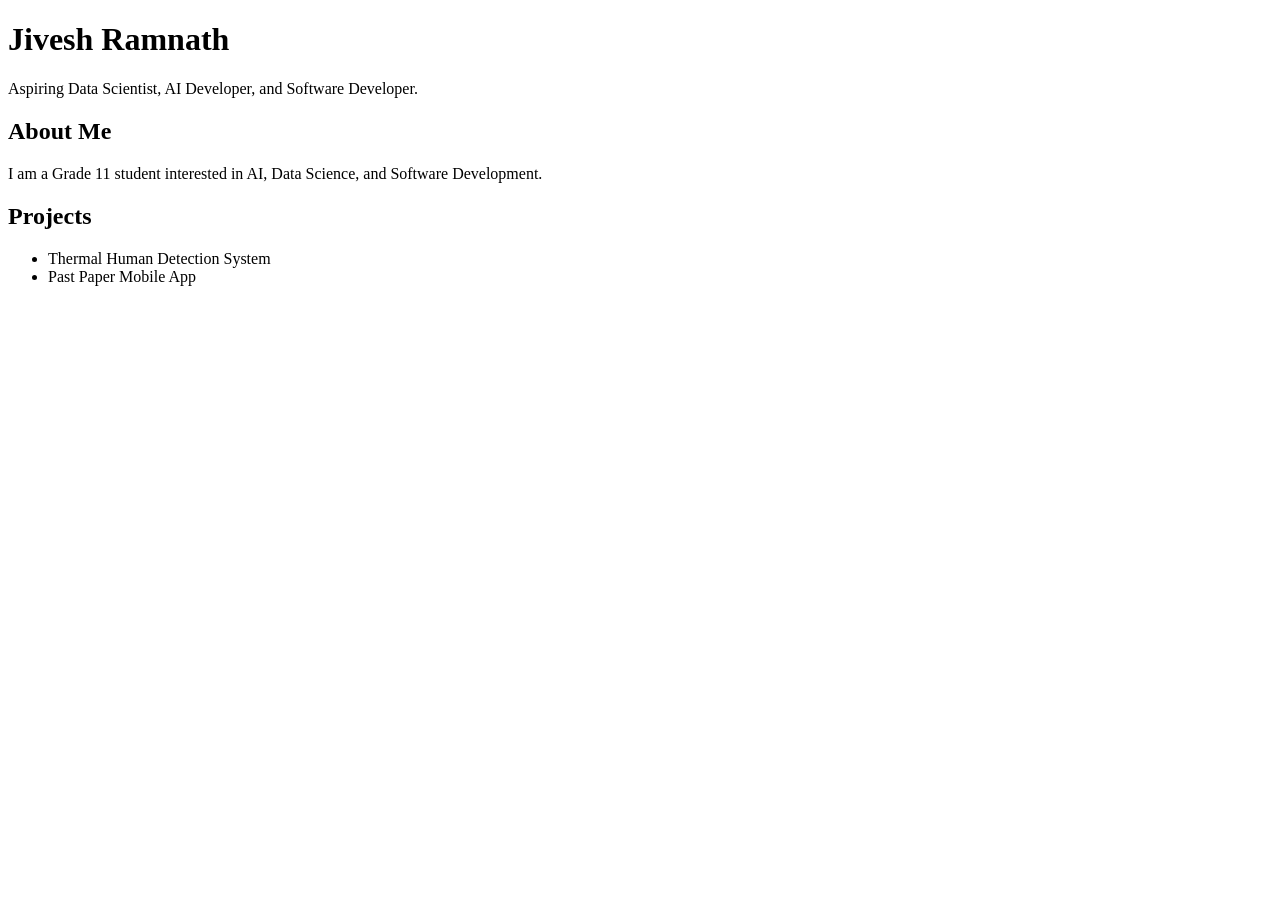
==== index.html @ 3ff4ecd6 "Add initial index.html for personal webpage" ====
<!DOCTYPE html>
<html>
<head>
    <title>Jivesh Ramnath</title>
</head>
<body>
    <h1>Jivesh Ramnath</h1>
    <p>Aspiring Data Scientist, AI Developer, and Software Developer.</p>

    <h2>About Me</h2>
    <p>I am a Grade 11 student interested in AI, Data Science, and Software Development.</p>

    <h2>Projects</h2>
    <ul>
        <li>Thermal Human Detection System</li>
        <li>Past Paper Mobile App</li>
    </ul>
</body>
</html>
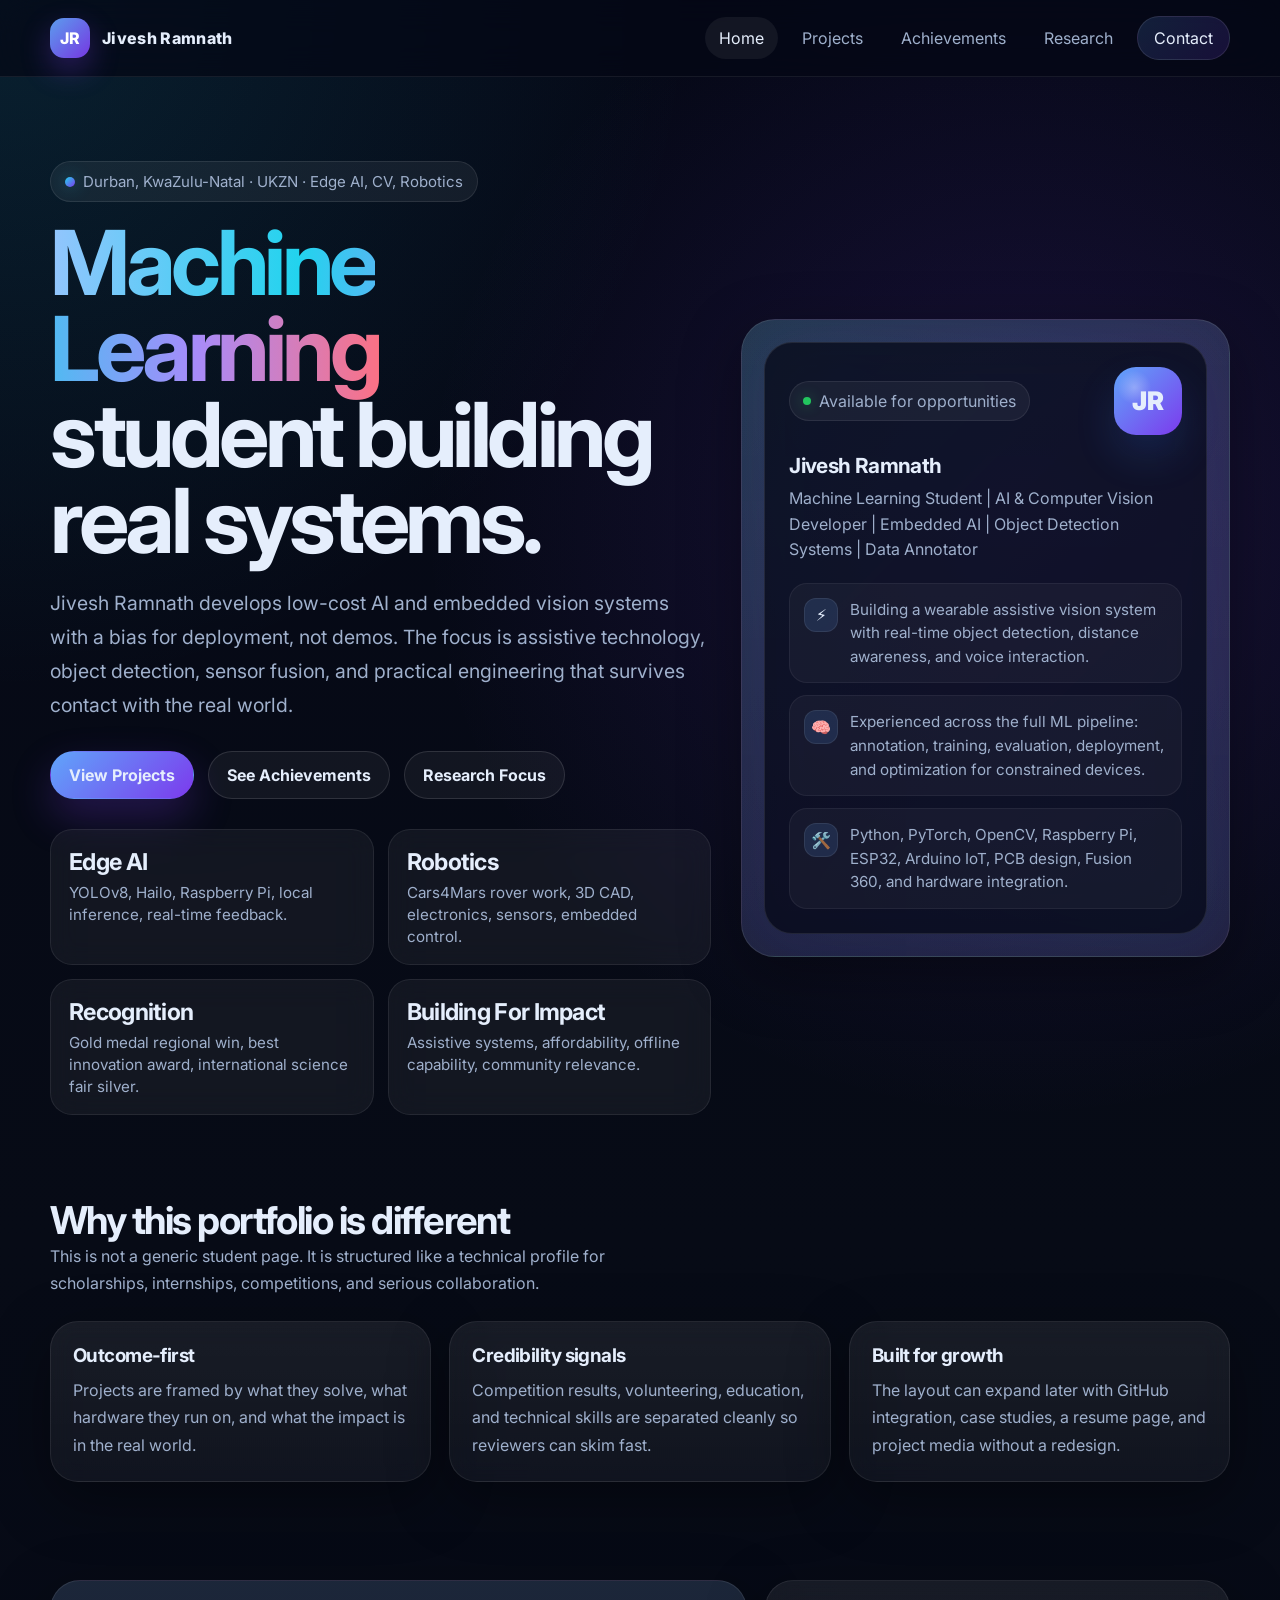
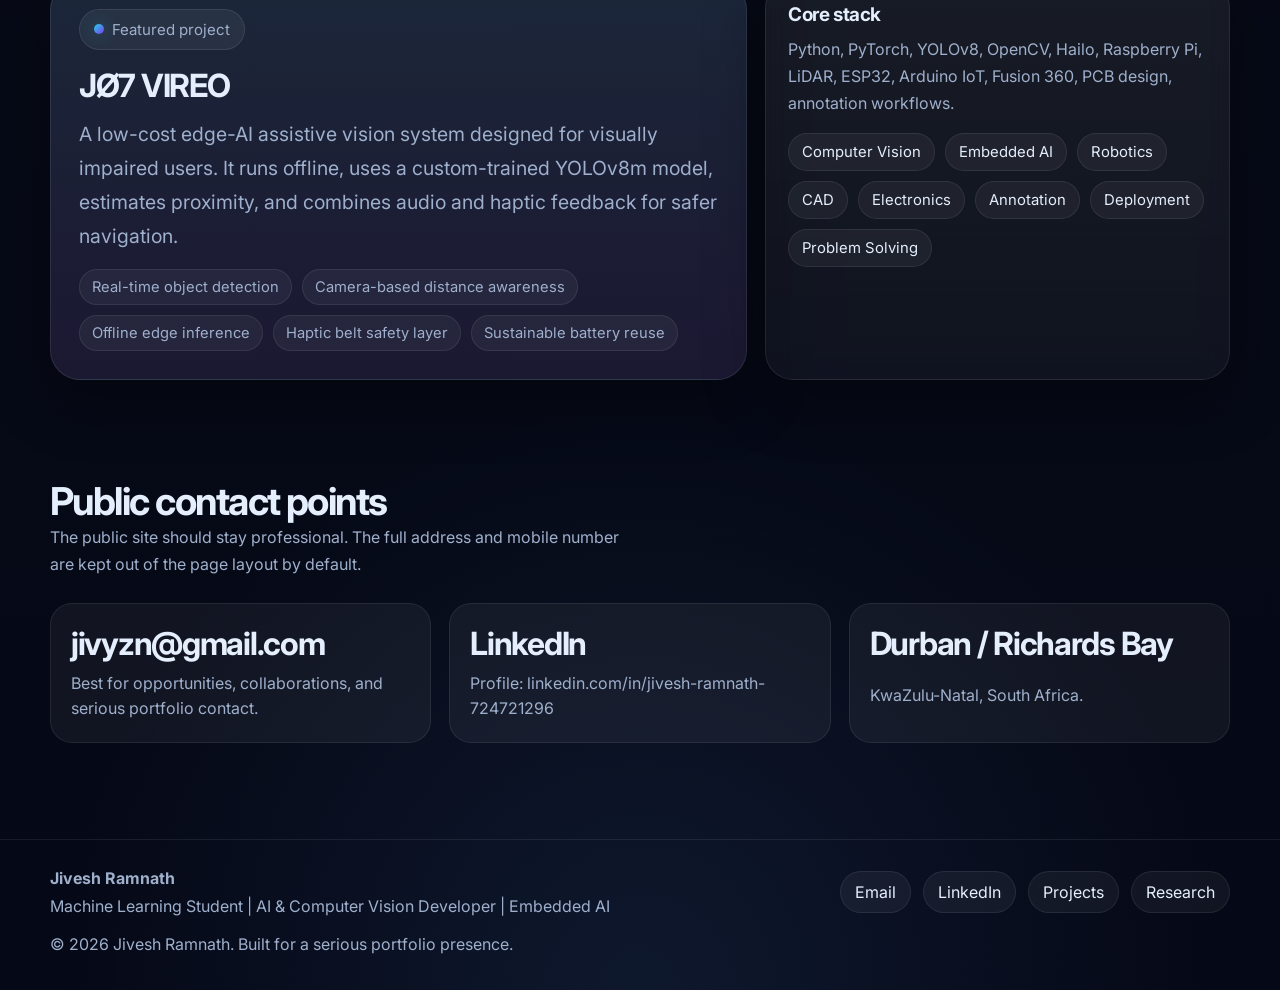
==== commit 93d996f6: "Add files via upload" ====
--- a/index.html
+++ b/index.html
@@ -1,19 +1,208 @@
 <!DOCTYPE html>
-<html>
+<html lang="en">
 <head>
-    <title>Jivesh Ramnath</title>
+  <meta charset="UTF-8" />
+  <meta name="viewport" content="width=device-width, initial-scale=1.0" />
+  <meta name="description" content="Portfolio website for Jivesh Ramnath, focused on AI, computer vision, embedded systems, and research-grade projects." />
+  <meta name="theme-color" content="#050816" />
+  <title>Jivesh Ramnath | AI Developer Portfolio</title>
+  <link rel="preconnect" href="https://fonts.googleapis.com">
+  <link rel="preconnect" href="https://fonts.gstatic.com" crossorigin>
+  <link href="https://fonts.googleapis.com/css2?family=Inter:wght@400;500;600;700;800;900&display=swap" rel="stylesheet">
+  <link rel="stylesheet" href="style.css" />
 </head>
-<body>
-    <h1>Jivesh Ramnath</h1>
-    <p>Aspiring Data Scientist, AI Developer, and Software Developer.</p>
+<body class="home">
+  <header class="site-header">
+    <div class="container">
+      <nav class="navbar">
+        <a class="brand" href="index.html">
+          <div class="brand-mark">JR</div>
+          <span>Jivesh Ramnath</span>
+        </a>
+        <div class="nav-links">
+          <a href="index.html">Home</a>
+          <a href="projects.html">Projects</a>
+          <a href="achievements.html">Achievements</a>
+          <a href="research.html">Research</a>
+          <a class="nav-cta" href="mailto:jivyzn@gmail.com">Contact</a>
+        </div>
+        <button class="menu-toggle" aria-label="Open menu" aria-expanded="false" data-menu-toggle>☰</button>
+      </nav>
+      <div class="mobile-panel" data-mobile-panel>
+        <a href="index.html" data-close-panel>Home</a>
+        <a href="projects.html" data-close-panel>Projects</a>
+        <a href="achievements.html" data-close-panel>Achievements</a>
+        <a href="research.html" data-close-panel>Research</a>
+        <a href="mailto:jivyzn@gmail.com" data-close-panel>Contact</a>
+      </div>
+    </div>
+  </header>
+  
+  <main>
+    <section class="hero">
+      <div class="container">
+        <div class="hero-grid">
+          <div class="reveal">
+            <div class="eyebrow"><span class="eyebrow-dot"></span> Durban, KwaZulu-Natal · UKZN · Edge AI, CV, Robotics</div>
+            <h1><span class="gradient-text">Machine Learning</span><br>student building real systems.</h1>
+            <p class="lead">
+              Jivesh Ramnath develops low-cost AI and embedded vision systems with a bias for deployment, not demos.
+              The focus is assistive technology, object detection, sensor fusion, and practical engineering that survives contact with the real world.
+            </p>
+            <div class="hero-actions">
+              <a class="button primary" href="projects.html">View Projects</a>
+              <a class="button secondary" href="achievements.html">See Achievements</a>
+              <a class="button secondary" href="research.html">Research Focus</a>
+            </div>
+            <div class="hero-metrics">
+              <div class="metric">
+                <strong>Edge AI</strong>
+                <span>YOLOv8, Hailo, Raspberry Pi, local inference, real-time feedback.</span>
+              </div>
+              <div class="metric">
+                <strong>Robotics</strong>
+                <span>Cars4Mars rover work, 3D CAD, electronics, sensors, embedded control.</span>
+              </div>
+              <div class="metric">
+                <strong>Recognition</strong>
+                <span>Gold medal regional win, best innovation award, international science fair silver.</span>
+              </div>
+              <div class="metric">
+                <strong>Building For Impact</strong>
+                <span>Assistive systems, affordability, offline capability, community relevance.</span>
+              </div>
+            </div>
+          </div>
+          <aside class="hero-panel reveal">
+            <div class="hero-panel-inner">
+              <div class="panel-top">
+                <div class="status"><span class="status-dot"></span> Available for opportunities</div>
+                <div class="avatar">JR</div>
+              </div>
+              <h2 class="panel-name">Jivesh Ramnath</h2>
+              <p class="panel-role">Machine Learning Student | AI & Computer Vision Developer | Embedded AI | Object Detection Systems | Data Annotator</p>
+              <div class="panel-list">
+                <div class="item">
+                  <div class="item-icon">⚡</div>
+                  <p>Building a wearable assistive vision system with real-time object detection, distance awareness, and voice interaction.</p>
+                </div>
+                <div class="item">
+                  <div class="item-icon">🧠</div>
+                  <p>Experienced across the full ML pipeline: annotation, training, evaluation, deployment, and optimization for constrained devices.</p>
+                </div>
+                <div class="item">
+                  <div class="item-icon">🛠️</div>
+                  <p>Python, PyTorch, OpenCV, Raspberry Pi, ESP32, Arduino IoT, PCB design, Fusion 360, and hardware integration.</p>
+                </div>
+              </div>
+            </div>
+          </aside>
+        </div>
+      </div>
+    </section>
 
-    <h2>About Me</h2>
-    <p>I am a Grade 11 student interested in AI, Data Science, and Software Development.</p>
+    <section class="section">
+      <div class="container">
+        <div class="section-heading reveal">
+          <div>
+            <h2>Why this portfolio is different</h2>
+            <p>This is not a generic student page. It is structured like a technical profile for scholarships, internships, competitions, and serious collaboration.</p>
+          </div>
+        </div>
+        <div class="grid cols-3">
+          <div class="card reveal">
+            <h3>Outcome-first</h3>
+            <p>Projects are framed by what they solve, what hardware they run on, and what the impact is in the real world.</p>
+          </div>
+          <div class="card reveal">
+            <h3>Credibility signals</h3>
+            <p>Competition results, volunteering, education, and technical skills are separated cleanly so reviewers can skim fast.</p>
+          </div>
+          <div class="card reveal">
+            <h3>Built for growth</h3>
+            <p>The layout can expand later with GitHub integration, case studies, a resume page, and project media without a redesign.</p>
+          </div>
+        </div>
+      </div>
+    </section>
 
-    <h2>Projects</h2>
-    <ul>
-        <li>Thermal Human Detection System</li>
-        <li>Past Paper Mobile App</li>
-    </ul>
+    <section class="section">
+      <div class="container feature-grid">
+        <div class="feature-card reveal">
+          <div class="eyebrow" style="margin-bottom:16px;"><span class="eyebrow-dot"></span> Featured project</div>
+          <h2 class="project-title">JØ7 VIREO</h2>
+          <p class="lead" style="margin-top:0; max-width:none;">
+            A low-cost edge-AI assistive vision system designed for visually impaired users.
+            It runs offline, uses a custom-trained YOLOv8m model, estimates proximity, and combines audio and haptic feedback for safer navigation.
+          </p>
+          <div class="project-meta">
+            <span class="meta-pill">Real-time object detection</span>
+            <span class="meta-pill">Camera-based distance awareness</span>
+            <span class="meta-pill">Offline edge inference</span>
+            <span class="meta-pill">Haptic belt safety layer</span>
+            <span class="meta-pill">Sustainable battery reuse</span>
+          </div>
+        </div>
+        <div class="card reveal">
+          <h3>Core stack</h3>
+          <p>Python, PyTorch, YOLOv8, OpenCV, Hailo, Raspberry Pi, LiDAR, ESP32, Arduino IoT, Fusion 360, PCB design, annotation workflows.</p>
+          <div class="chips">
+            <span class="chip">Computer Vision</span>
+            <span class="chip">Embedded AI</span>
+            <span class="chip">Robotics</span>
+            <span class="chip">CAD</span>
+            <span class="chip">Electronics</span>
+            <span class="chip">Annotation</span>
+            <span class="chip">Deployment</span>
+            <span class="chip">Problem Solving</span>
+          </div>
+        </div>
+      </div>
+    </section>
+
+    <section class="section">
+      <div class="container">
+        <div class="section-heading reveal">
+          <div>
+            <h2>Public contact points</h2>
+            <p>The public site should stay professional. The full address and mobile number are kept out of the page layout by default.</p>
+          </div>
+        </div>
+        <div class="grid cols-3">
+          <div class="big-stat reveal">
+            <strong>jivyzn@gmail.com</strong>
+            <span>Best for opportunities, collaborations, and serious portfolio contact.</span>
+          </div>
+          <div class="big-stat reveal">
+            <strong>LinkedIn</strong>
+            <span>Profile: linkedin.com/in/jivesh-ramnath-724721296</span>
+          </div>
+          <div class="big-stat reveal">
+            <strong>Durban / Richards Bay</strong>
+            <span>KwaZulu-Natal, South Africa.</span>
+          </div>
+        </div>
+      </div>
+    </section>
+  </main>
+    
+  <footer class="footer">
+    <div class="container">
+      <div class="footer-grid">
+        <div>
+          <strong>Jivesh Ramnath</strong>
+          <div style="margin-top:8px;">Machine Learning Student | AI & Computer Vision Developer | Embedded AI</div>
+        </div>
+        <div class="footer-links">
+          <a href="mailto:jivyzn@gmail.com">Email</a>
+          <a href="https://www.linkedin.com/in/jivesh-ramnath-724721296" target="_blank" rel="noreferrer">LinkedIn</a>
+          <a href="projects.html">Projects</a>
+          <a href="research.html">Research</a>
+        </div>
+      </div>
+      <div style="margin-top:18px;">© <span data-year></span> Jivesh Ramnath. Built for a serious portfolio presence.</div>
+    </div>
+  </footer>
+  <script src="script.js"></script>
 </body>
 </html>
--- a/style.css
+++ b/style.css
@@ -0,0 +1,810 @@
+:root {
+  --bg: #050816;
+  --bg-2: #0a1020;
+  --surface: rgba(255,255,255,0.06);
+  --surface-2: rgba(255,255,255,0.085);
+  --line: rgba(255,255,255,0.10);
+  --text: #e5eefc;
+  --muted: #9fb0cc;
+  --muted-2: #7d8da8;
+  --accent: #7c3aed;
+  --accent-2: #22d3ee;
+  --accent-3: #60a5fa;
+  --shadow: 0 18px 60px rgba(0,0,0,0.35);
+  --radius-xl: 28px;
+  --radius-lg: 22px;
+  --radius-md: 16px;
+  --max: 1180px;
+}
+
+*,
+*::before,
+*::after { box-sizing: border-box; }
+
+html {
+  scroll-behavior: smooth;
+}
+
+body {
+  margin: 0;
+  min-height: 100vh;
+  font-family: Inter, ui-sans-serif, system-ui, -apple-system, BlinkMacSystemFont, "Segoe UI", sans-serif;
+  color: var(--text);
+  background:
+    radial-gradient(circle at top left, rgba(34,211,238,0.12), transparent 24%),
+    radial-gradient(circle at 80% 20%, rgba(124,58,237,0.16), transparent 26%),
+    radial-gradient(circle at 50% 100%, rgba(96,165,250,0.10), transparent 22%),
+    linear-gradient(180deg, #050816 0%, #070b16 48%, #050816 100%);
+  overflow-x: hidden;
+}
+
+body::before {
+  content: "";
+  position: fixed;
+  inset: 0;
+  pointer-events: none;
+  background-image:
+    linear-gradient(rgba(255,255,255,0.03) 1px, transparent 1px),
+    linear-gradient(90deg, rgba(255,255,255,0.03) 1px, transparent 1px);
+  background-size: 56px 56px;
+  mask-image: linear-gradient(180deg, rgba(0,0,0,0.5), transparent 80%);
+  opacity: 0.34;
+}
+
+a {
+  color: inherit;
+  text-decoration: none;
+}
+
+img {
+  max-width: 100%;
+  display: block;
+}
+
+.container {
+  width: min(var(--max), calc(100% - 32px));
+  margin: 0 auto;
+}
+
+.site-header {
+  position: sticky;
+  top: 0;
+  z-index: 50;
+  backdrop-filter: blur(16px);
+  background: rgba(5,8,22,0.72);
+  border-bottom: 1px solid rgba(255,255,255,0.07);
+}
+
+.navbar {
+  display: flex;
+  align-items: center;
+  justify-content: space-between;
+  min-height: 76px;
+  gap: 18px;
+}
+
+.brand {
+  display: inline-flex;
+  align-items: center;
+  gap: 12px;
+  font-weight: 800;
+  letter-spacing: 0.02em;
+}
+
+.brand-mark {
+  width: 40px;
+  height: 40px;
+  border-radius: 14px;
+  display: grid;
+  place-items: center;
+  color: white;
+  background:
+    linear-gradient(135deg, rgba(96,165,250,0.95), rgba(124,58,237,0.95));
+  box-shadow: 0 12px 30px rgba(124,58,237,0.32);
+}
+
+.brand span:last-child {
+  font-size: 1rem;
+}
+
+.nav-links {
+  display: flex;
+  align-items: center;
+  gap: 10px;
+  flex-wrap: wrap;
+}
+
+.nav-links a,
+.nav-links button {
+  border: 0;
+  background: transparent;
+  color: var(--muted);
+  font: inherit;
+  padding: 11px 14px;
+  border-radius: 999px;
+  transition: 0.22s ease;
+}
+
+.nav-links a:hover,
+.nav-links a.active,
+.nav-links button:hover {
+  background: rgba(255,255,255,0.06);
+  color: var(--text);
+}
+
+.nav-cta {
+  padding: 11px 16px !important;
+  background: linear-gradient(135deg, rgba(96,165,250,0.16), rgba(124,58,237,0.16)) !important;
+  border: 1px solid rgba(255,255,255,0.10) !important;
+  color: var(--text) !important;
+}
+
+.menu-toggle {
+  display: none;
+  width: 46px;
+  height: 46px;
+  border-radius: 14px;
+  border: 1px solid rgba(255,255,255,0.10);
+  background: rgba(255,255,255,0.05);
+  color: white;
+}
+
+.mobile-panel {
+  display: none;
+  padding: 0 0 18px;
+}
+
+.mobile-panel.open {
+  display: block;
+}
+
+.mobile-panel a {
+  display: block;
+  padding: 14px 16px;
+  margin-top: 8px;
+  border-radius: 16px;
+  color: var(--text);
+  background: rgba(255,255,255,0.05);
+  border: 1px solid rgba(255,255,255,0.08);
+}
+
+.hero,
+.page-hero {
+  position: relative;
+  padding: 84px 0 48px;
+}
+
+.hero-grid {
+  display: grid;
+  grid-template-columns: 1.15fr 0.85fr;
+  gap: 30px;
+  align-items: center;
+  min-height: calc(100vh - 76px);
+}
+
+.eyebrow {
+  display: inline-flex;
+  align-items: center;
+  gap: 8px;
+  padding: 10px 14px;
+  border-radius: 999px;
+  background: rgba(255,255,255,0.06);
+  border: 1px solid rgba(255,255,255,0.09);
+  color: var(--muted);
+  font-size: 0.94rem;
+  margin-bottom: 18px;
+}
+
+.eyebrow-dot {
+  width: 10px;
+  height: 10px;
+  border-radius: 999px;
+  background: linear-gradient(135deg, var(--accent-2), var(--accent));
+  box-shadow: 0 0 18px rgba(34,211,238,0.45);
+}
+
+.hero h1,
+.page-hero h1 {
+  margin: 0;
+  font-size: clamp(3rem, 7vw, 6.5rem);
+  line-height: 0.96;
+  letter-spacing: -0.05em;
+}
+
+.gradient-text {
+  background: linear-gradient(90deg, #93c5fd 0%, #22d3ee 38%, #a78bfa 72%, #fb7185 100%);
+  -webkit-background-clip: text;
+  background-clip: text;
+  color: transparent;
+}
+
+.lead {
+  margin: 22px 0 0;
+  font-size: clamp(1.04rem, 1.8vw, 1.22rem);
+  line-height: 1.75;
+  color: var(--muted);
+  max-width: 68ch;
+}
+
+.hero-actions {
+  display: flex;
+  flex-wrap: wrap;
+  gap: 14px;
+  margin-top: 28px;
+}
+
+.button {
+  display: inline-flex;
+  align-items: center;
+  justify-content: center;
+  gap: 10px;
+  min-height: 48px;
+  padding: 0 18px;
+  border-radius: 999px;
+  border: 1px solid transparent;
+  font-weight: 700;
+  transition: transform 0.22s ease, border-color 0.22s ease, background 0.22s ease;
+}
+
+.button:hover {
+  transform: translateY(-2px);
+}
+
+.button.primary {
+  background: linear-gradient(135deg, rgba(96,165,250,1), rgba(124,58,237,1));
+  box-shadow: 0 18px 40px rgba(124,58,237,0.26);
+}
+
+.button.secondary {
+  background: rgba(255,255,255,0.05);
+  border-color: rgba(255,255,255,0.12);
+  color: var(--text);
+}
+
+.hero-metrics {
+  display: grid;
+  grid-template-columns: repeat(2, minmax(0,1fr));
+  gap: 14px;
+  margin-top: 30px;
+}
+
+.metric {
+  padding: 18px 18px 16px;
+  border-radius: 22px;
+  background: rgba(255,255,255,0.05);
+  border: 1px solid rgba(255,255,255,0.08);
+  backdrop-filter: blur(14px);
+}
+
+.metric strong {
+  display: block;
+  font-size: 1.45rem;
+  letter-spacing: -0.03em;
+}
+
+.metric span {
+  display: block;
+  margin-top: 6px;
+  color: var(--muted);
+  line-height: 1.45;
+  font-size: 0.95rem;
+}
+
+.hero-panel {
+  position: relative;
+  border-radius: 34px;
+  padding: 22px;
+  background:
+    linear-gradient(180deg, rgba(255,255,255,0.08), rgba(255,255,255,0.05)),
+    linear-gradient(135deg, rgba(34,211,238,0.12), rgba(124,58,237,0.11));
+  border: 1px solid rgba(255,255,255,0.10);
+  box-shadow: var(--shadow);
+  overflow: hidden;
+}
+
+.hero-panel::before {
+  content: "";
+  position: absolute;
+  inset: -2px;
+  background: linear-gradient(135deg, rgba(96,165,250,0.16), rgba(124,58,237,0.16), rgba(34,211,238,0.16));
+  filter: blur(38px);
+  opacity: 0.55;
+  pointer-events: none;
+}
+
+.hero-panel-inner {
+  position: relative;
+  z-index: 1;
+  border-radius: 28px;
+  padding: 24px;
+  background: rgba(5,8,22,0.72);
+  border: 1px solid rgba(255,255,255,0.09);
+}
+
+.panel-top {
+  display: flex;
+  align-items: center;
+  justify-content: space-between;
+  gap: 14px;
+  margin-bottom: 18px;
+}
+
+.status {
+  display: inline-flex;
+  align-items: center;
+  gap: 8px;
+  padding: 9px 13px;
+  border-radius: 999px;
+  background: rgba(255,255,255,0.05);
+  color: var(--muted);
+  border: 1px solid rgba(255,255,255,0.08);
+}
+
+.status-dot {
+  width: 8px;
+  height: 8px;
+  border-radius: 999px;
+  background: #22c55e;
+  box-shadow: 0 0 14px rgba(34,197,94,0.45);
+}
+
+.avatar {
+  width: 68px;
+  height: 68px;
+  border-radius: 22px;
+  background:
+    radial-gradient(circle at 30% 30%, rgba(255,255,255,0.28), transparent 25%),
+    linear-gradient(135deg, rgba(96,165,250,1), rgba(124,58,237,1));
+  display: grid;
+  place-items: center;
+  font-size: 1.6rem;
+  font-weight: 900;
+  box-shadow: 0 20px 40px rgba(59,130,246,0.16);
+}
+
+.panel-name {
+  margin: 16px 0 8px;
+  font-size: 1.3rem;
+  letter-spacing: -0.03em;
+}
+
+.panel-role {
+  margin: 0;
+  color: var(--muted);
+  line-height: 1.6;
+}
+
+.panel-list {
+  display: grid;
+  gap: 12px;
+  margin-top: 20px;
+}
+
+.panel-list .item {
+  display: flex;
+  gap: 12px;
+  padding: 14px;
+  border-radius: 18px;
+  background: rgba(255,255,255,0.04);
+  border: 1px solid rgba(255,255,255,0.06);
+}
+
+.item-icon {
+  width: 34px;
+  height: 34px;
+  border-radius: 12px;
+  flex: 0 0 34px;
+  display: grid;
+  place-items: center;
+  background: rgba(96,165,250,0.14);
+  border: 1px solid rgba(255,255,255,0.08);
+}
+
+.item p {
+  margin: 0;
+  line-height: 1.55;
+  color: var(--muted);
+  font-size: 0.95rem;
+}
+
+.section {
+  padding: 34px 0 64px;
+}
+
+.section-heading {
+  display: flex;
+  align-items: end;
+  justify-content: space-between;
+  gap: 16px;
+  margin-bottom: 24px;
+}
+
+.section-heading h2 {
+  margin: 0;
+  font-size: clamp(1.8rem, 3vw, 2.65rem);
+  letter-spacing: -0.04em;
+}
+
+.section-heading p {
+  margin: 0;
+  max-width: 58ch;
+  color: var(--muted);
+  line-height: 1.7;
+}
+
+.grid {
+  display: grid;
+  gap: 18px;
+}
+
+.grid.cols-3 {
+  grid-template-columns: repeat(3, minmax(0, 1fr));
+}
+
+.grid.cols-2 {
+  grid-template-columns: repeat(2, minmax(0, 1fr));
+}
+
+.card {
+  background: linear-gradient(180deg, rgba(255,255,255,0.07), rgba(255,255,255,0.045));
+  border: 1px solid rgba(255,255,255,0.08);
+  border-radius: var(--radius-xl);
+  padding: 22px;
+  box-shadow: var(--shadow);
+  backdrop-filter: blur(12px);
+}
+
+.card h3 {
+  margin: 0 0 10px;
+  font-size: 1.18rem;
+  letter-spacing: -0.03em;
+}
+
+.card p {
+  margin: 0;
+  color: var(--muted);
+  line-height: 1.7;
+}
+
+.chips {
+  display: flex;
+  flex-wrap: wrap;
+  gap: 10px;
+  margin-top: 16px;
+}
+
+.chip {
+  display: inline-flex;
+  align-items: center;
+  gap: 8px;
+  padding: 9px 13px;
+  border-radius: 999px;
+  background: rgba(255,255,255,0.05);
+  color: var(--text);
+  border: 1px solid rgba(255,255,255,0.08);
+  font-size: 0.93rem;
+}
+
+.feature-grid {
+  display: grid;
+  grid-template-columns: 1.2fr 0.8fr;
+  gap: 18px;
+}
+
+.feature-card {
+  padding: 28px;
+  background:
+    linear-gradient(180deg, rgba(96,165,250,0.11), rgba(124,58,237,0.08)),
+    rgba(255,255,255,0.05);
+  border: 1px solid rgba(255,255,255,0.09);
+  border-radius: 30px;
+  box-shadow: var(--shadow);
+}
+
+.project-title {
+  font-size: clamp(1.55rem, 2.5vw, 2.25rem);
+  margin: 0 0 12px;
+  letter-spacing: -0.04em;
+}
+
+.project-meta {
+  display: flex;
+  flex-wrap: wrap;
+  gap: 10px;
+  margin-top: 16px;
+}
+
+.meta-pill {
+  padding: 8px 12px;
+  border-radius: 999px;
+  background: rgba(255,255,255,0.05);
+  border: 1px solid rgba(255,255,255,0.08);
+  color: var(--muted);
+  font-size: 0.92rem;
+}
+
+.timeline {
+  display: grid;
+  gap: 14px;
+  position: relative;
+}
+
+.timeline::before {
+  content: "";
+  position: absolute;
+  top: 0;
+  bottom: 0;
+  left: 20px;
+  width: 2px;
+  background: linear-gradient(180deg, rgba(34,211,238,0.5), rgba(124,58,237,0.5));
+  opacity: 0.35;
+}
+
+.timeline-item {
+  display: grid;
+  grid-template-columns: 46px 1fr;
+  gap: 16px;
+  align-items: start;
+}
+
+.timeline-dot {
+  width: 40px;
+  height: 40px;
+  border-radius: 14px;
+  background: linear-gradient(135deg, rgba(96,165,250,0.95), rgba(124,58,237,0.95));
+  border: 4px solid rgba(5,8,22,1);
+  box-shadow: 0 0 0 1px rgba(255,255,255,0.08);
+  position: relative;
+  z-index: 1;
+}
+
+.timeline-content {
+  padding: 18px 18px 18px 20px;
+  background: rgba(255,255,255,0.05);
+  border: 1px solid rgba(255,255,255,0.08);
+  border-radius: 20px;
+}
+
+.timeline-content h3 {
+  margin: 0 0 6px;
+  font-size: 1.08rem;
+}
+
+.timeline-content .time {
+  color: var(--muted-2);
+  font-size: 0.93rem;
+  margin-bottom: 10px;
+}
+
+.timeline-content p {
+  margin: 0;
+  color: var(--muted);
+  line-height: 1.7;
+}
+
+.big-stat {
+  display: grid;
+  gap: 8px;
+  padding: 20px;
+  border-radius: 22px;
+  background: rgba(255,255,255,0.05);
+  border: 1px solid rgba(255,255,255,0.08);
+}
+
+.big-stat strong {
+  font-size: 2rem;
+  letter-spacing: -0.04em;
+}
+
+.big-stat span {
+  color: var(--muted);
+  line-height: 1.6;
+}
+
+.footer {
+  margin-top: 32px;
+  border-top: 1px solid rgba(255,255,255,0.08);
+  padding: 28px 0 36px;
+  color: var(--muted);
+}
+
+.footer-grid {
+  display: flex;
+  align-items: center;
+  justify-content: space-between;
+  gap: 20px;
+  flex-wrap: wrap;
+}
+
+.footer-links {
+  display: flex;
+  flex-wrap: wrap;
+  gap: 12px;
+}
+
+.footer-links a {
+  color: var(--text);
+  padding: 10px 14px;
+  border-radius: 999px;
+  background: rgba(255,255,255,0.05);
+  border: 1px solid rgba(255,255,255,0.08);
+}
+
+.page-banner {
+  padding: 54px 0 14px;
+}
+
+.page-banner .badge {
+  display: inline-flex;
+  align-items: center;
+  gap: 8px;
+  margin-bottom: 18px;
+  padding: 10px 14px;
+  border-radius: 999px;
+  background: rgba(255,255,255,0.05);
+  border: 1px solid rgba(255,255,255,0.08);
+  color: var(--muted);
+}
+
+.page-banner h1 {
+  font-size: clamp(2.5rem, 5vw, 4.5rem);
+  margin: 0;
+  letter-spacing: -0.05em;
+  line-height: 1;
+}
+
+.page-banner p {
+  max-width: 72ch;
+  color: var(--muted);
+  line-height: 1.75;
+  font-size: 1.02rem;
+  margin-top: 16px;
+}
+
+.filter-row {
+  display: flex;
+  flex-wrap: wrap;
+  gap: 10px;
+  margin-top: 18px;
+}
+
+.filter-tag {
+  padding: 10px 14px;
+  border-radius: 999px;
+  background: rgba(255,255,255,0.05);
+  border: 1px solid rgba(255,255,255,0.08);
+  color: var(--text);
+}
+
+.research-canvas {
+  display: grid;
+  grid-template-columns: 1fr 1fr;
+  gap: 18px;
+}
+
+.research-diagram {
+  min-height: 280px;
+  border-radius: 30px;
+  padding: 22px;
+  background:
+    radial-gradient(circle at top left, rgba(34,211,238,0.18), transparent 32%),
+    radial-gradient(circle at bottom right, rgba(124,58,237,0.18), transparent 32%),
+    rgba(255,255,255,0.05);
+  border: 1px solid rgba(255,255,255,0.08);
+}
+
+.research-flow {
+  display: grid;
+  gap: 12px;
+}
+
+.flow-step {
+  display: flex;
+  gap: 14px;
+  align-items: center;
+  padding: 14px 16px;
+  border-radius: 18px;
+  background: rgba(5,8,22,0.55);
+  border: 1px solid rgba(255,255,255,0.08);
+}
+
+.flow-index {
+  width: 34px;
+  height: 34px;
+  border-radius: 12px;
+  display: grid;
+  place-items: center;
+  font-weight: 800;
+  color: white;
+  background: linear-gradient(135deg, rgba(96,165,250,0.95), rgba(124,58,237,0.95));
+}
+
+.flow-step p {
+  margin: 0;
+  color: var(--muted);
+}
+
+.reveal {
+  opacity: 0;
+  transform: translateY(20px);
+  transition: opacity 0.7s ease, transform 0.7s ease;
+}
+
+.reveal.visible {
+  opacity: 1;
+  transform: translateY(0);
+}
+
+.project-card {
+  padding: 22px;
+  border-radius: 26px;
+  border: 1px solid rgba(255,255,255,0.08);
+  background: rgba(255,255,255,0.05);
+}
+
+.project-card h3 {
+  margin-top: 0;
+  margin-bottom: 10px;
+}
+
+.project-card .caption {
+  color: var(--muted);
+  line-height: 1.7;
+}
+
+.project-card ul {
+  margin: 14px 0 0 18px;
+  color: var(--muted);
+  line-height: 1.7;
+}
+
+.highlight {
+  color: white;
+  font-weight: 600;
+}
+
+@media (max-width: 960px) {
+  .hero-grid,
+  .feature-grid,
+  .research-canvas,
+  .grid.cols-3,
+  .grid.cols-2 {
+    grid-template-columns: 1fr;
+  }
+
+  .section-heading {
+    align-items: start;
+    flex-direction: column;
+  }
+}
+
+@media (max-width: 760px) {
+  .nav-links {
+    display: none;
+  }
+  .menu-toggle {
+    display: inline-grid;
+    place-items: center;
+  }
+  .hero,
+  .page-hero {
+    padding-top: 28px;
+  }
+  .hero-grid {
+    min-height: auto;
+    padding: 26px 0 8px;
+  }
+  .hero-metrics {
+    grid-template-columns: 1fr;
+  }
+  .footer-grid {
+    align-items: start;
+    flex-direction: column;
+  }
+  .timeline::before {
+    left: 19px;
+  }
+  .timeline-item {
+    grid-template-columns: 44px 1fr;
+  }
+}
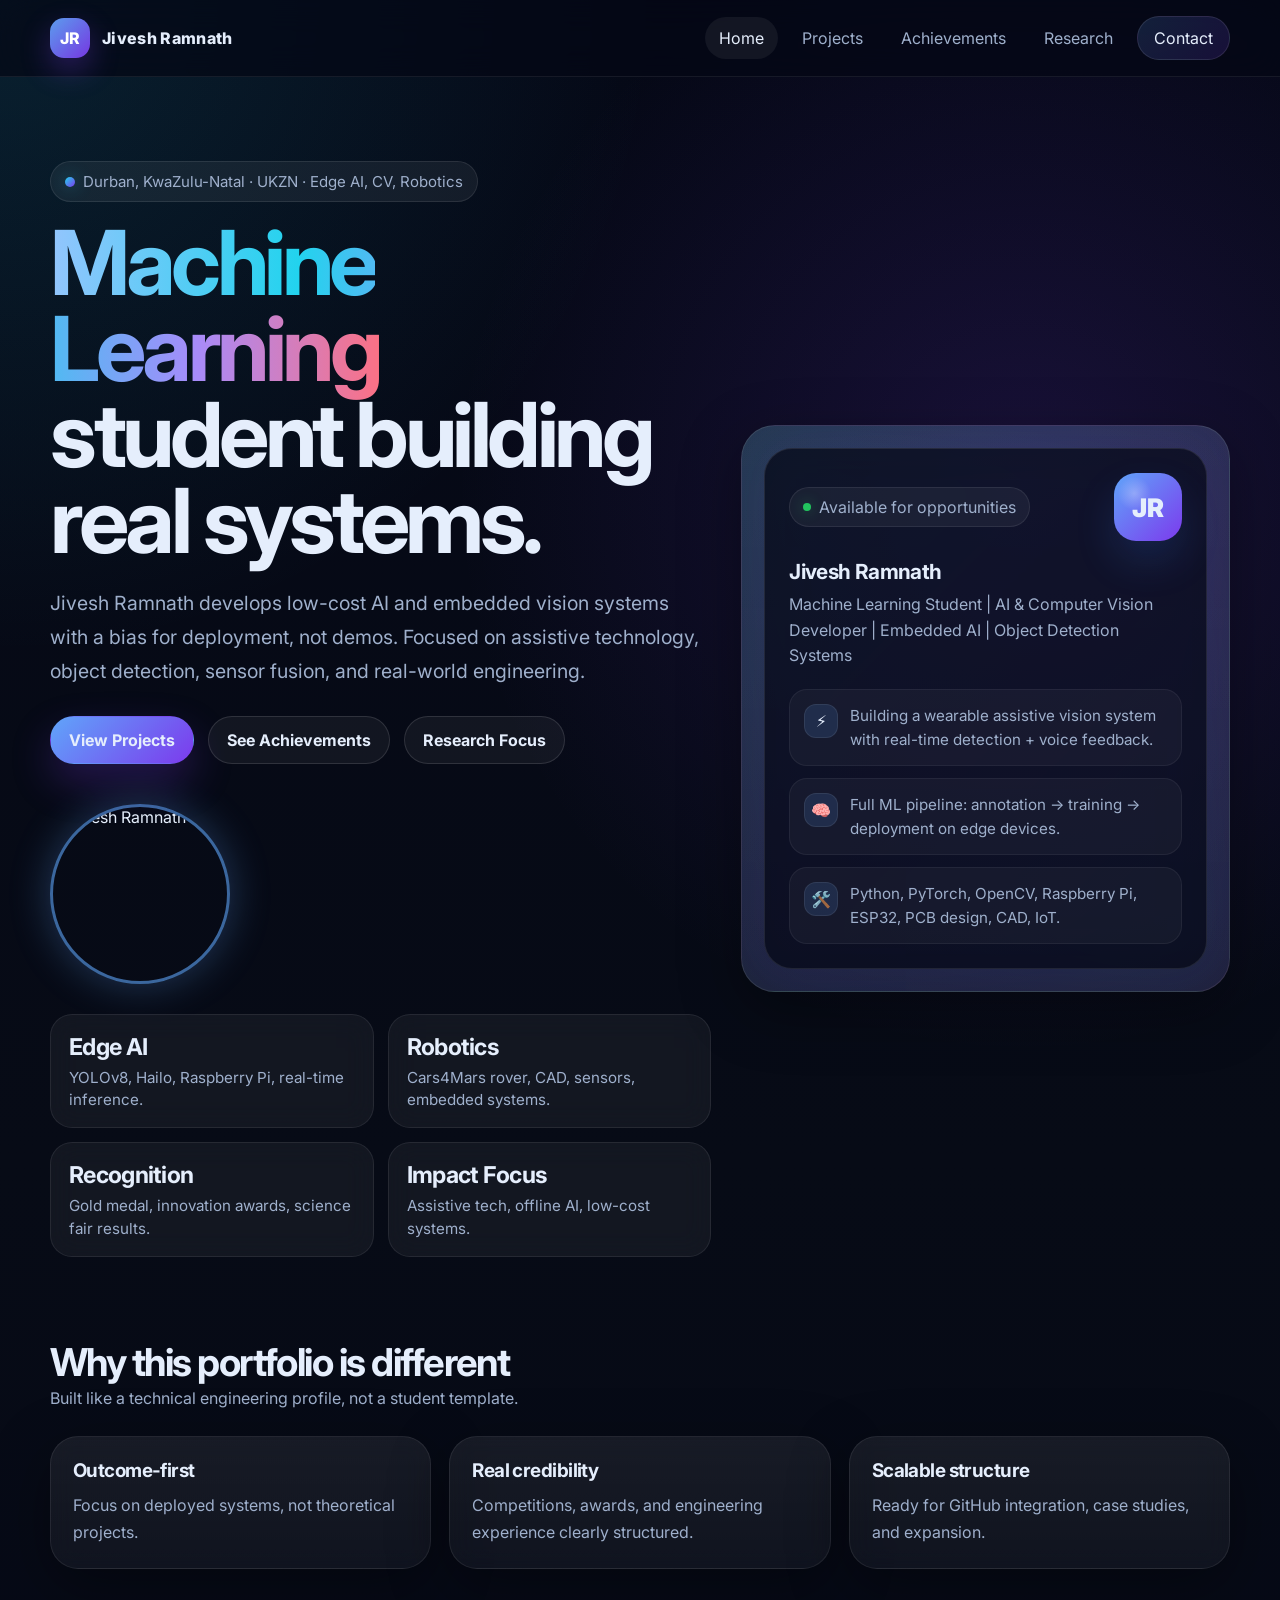
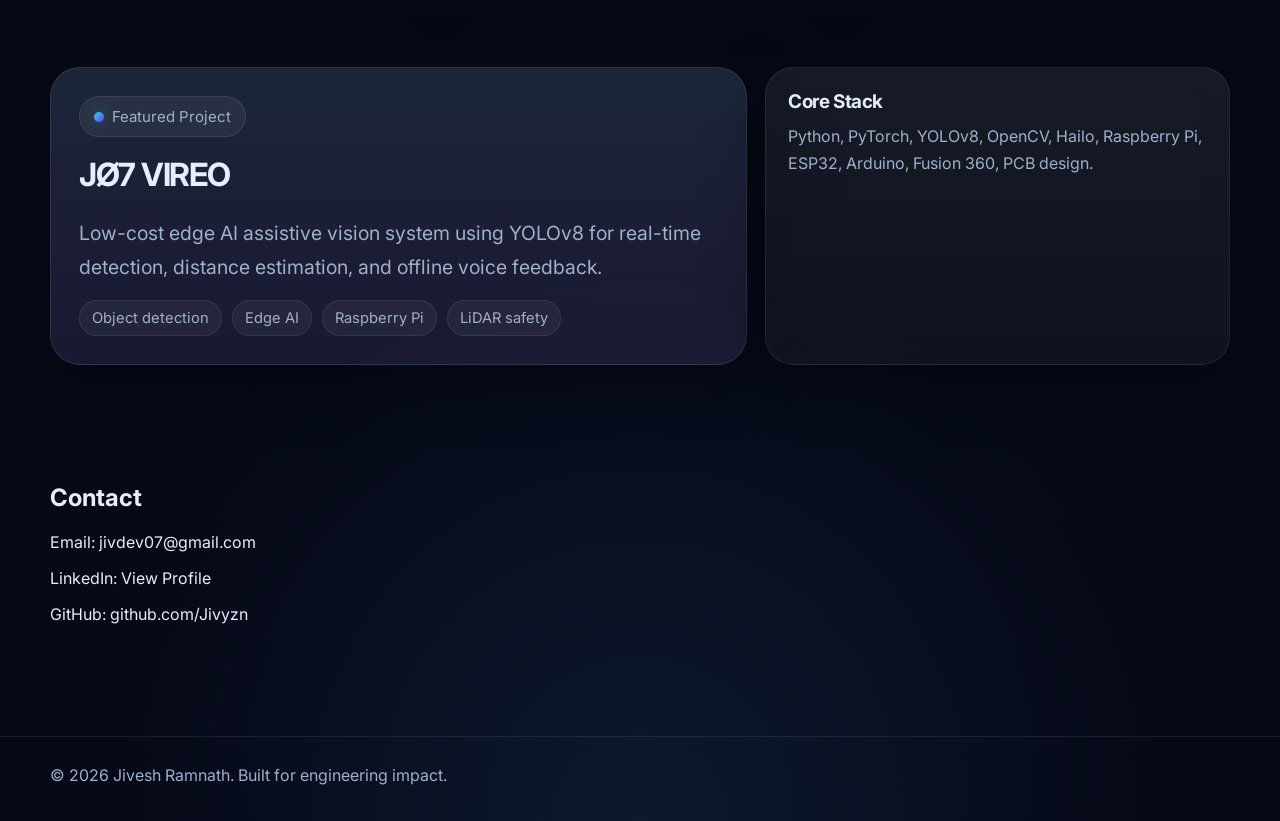
==== commit 67f72c57: "Update index.html" ====
--- a/index.html
+++ b/index.html
@@ -1,17 +1,62 @@
 <!DOCTYPE html>
 <html lang="en">
+
 <head>
   <meta charset="UTF-8" />
   <meta name="viewport" content="width=device-width, initial-scale=1.0" />
+
   <meta name="description" content="Portfolio website for Jivesh Ramnath, focused on AI, computer vision, embedded systems, and research-grade projects." />
   <meta name="theme-color" content="#050816" />
+
   <title>Jivesh Ramnath | AI Developer Portfolio</title>
+
   <link rel="preconnect" href="https://fonts.googleapis.com">
   <link rel="preconnect" href="https://fonts.gstatic.com" crossorigin>
+
   <link href="https://fonts.googleapis.com/css2?family=Inter:wght@400;500;600;700;800;900&display=swap" rel="stylesheet">
+
   <link rel="stylesheet" href="style.css" />
+
+  <!-- SEO STRUCTURED DATA -->
+  <script type="application/ld+json">
+  {
+    "@context": "https://schema.org",
+    "@type": "Person",
+    "name": "Jivesh Ramnath",
+    "givenName": "Jivesh",
+    "familyName": "Ramnath",
+    "jobTitle": "AI & Computer Vision Developer",
+    "description": "Machine Learning and Computer Vision developer focused on edge AI, robotics, and low-cost intelligent systems.",
+    "nationality": {
+      "@type": "Country",
+      "name": "South Africa"
+    },
+    "alumniOf": {
+      "@type": "CollegeOrUniversity",
+      "name": "University of KwaZulu-Natal"
+    },
+    "knowsAbout": [
+      "Artificial Intelligence",
+      "Machine Learning",
+      "Computer Vision",
+      "Robotics",
+      "Embedded Systems",
+      "YOLOv8",
+      "Raspberry Pi"
+    ],
+    "email": "mailto:jivdev07@gmail.com",
+    "url": "https://jiveshramnath.github.io",
+    "image": "https://jiveshramnath.github.io/assets/profile.jpg",
+    "sameAs": [
+      "https://www.linkedin.com/in/jivesh-ramnath-724721296",
+      "https://github.com/Jivyzn"
+    ]
+  }
+  </script>
 </head>
+
 <body class="home">
+
   <header class="site-header">
     <div class="container">
       <nav class="navbar">
@@ -19,190 +64,235 @@
           <div class="brand-mark">JR</div>
           <span>Jivesh Ramnath</span>
         </a>
+
         <div class="nav-links">
           <a href="index.html">Home</a>
           <a href="projects.html">Projects</a>
           <a href="achievements.html">Achievements</a>
           <a href="research.html">Research</a>
-          <a class="nav-cta" href="mailto:jivyzn@gmail.com">Contact</a>
-        </div>
+          <a class="nav-cta" href="mailto:jivdev07@gmail.com">Contact</a>
+        </div>
+
         <button class="menu-toggle" aria-label="Open menu" aria-expanded="false" data-menu-toggle>☰</button>
       </nav>
+
       <div class="mobile-panel" data-mobile-panel>
         <a href="index.html" data-close-panel>Home</a>
         <a href="projects.html" data-close-panel>Projects</a>
         <a href="achievements.html" data-close-panel>Achievements</a>
         <a href="research.html" data-close-panel>Research</a>
-        <a href="mailto:jivyzn@gmail.com" data-close-panel>Contact</a>
+        <a href="mailto:jivdev07@gmail.com" data-close-panel>Contact</a>
       </div>
     </div>
   </header>
-  
+
   <main>
+
+    <!-- HERO -->
     <section class="hero">
       <div class="container">
+
         <div class="hero-grid">
+
           <div class="reveal">
-            <div class="eyebrow"><span class="eyebrow-dot"></span> Durban, KwaZulu-Natal · UKZN · Edge AI, CV, Robotics</div>
-            <h1><span class="gradient-text">Machine Learning</span><br>student building real systems.</h1>
+
+            <div class="eyebrow">
+              <span class="eyebrow-dot"></span>
+              Durban, KwaZulu-Natal · UKZN · Edge AI, CV, Robotics
+            </div>
+
+            <h1>
+              <span class="gradient-text">Machine Learning</span><br>
+              student building real systems.
+            </h1>
+
             <p class="lead">
               Jivesh Ramnath develops low-cost AI and embedded vision systems with a bias for deployment, not demos.
-              The focus is assistive technology, object detection, sensor fusion, and practical engineering that survives contact with the real world.
+              Focused on assistive technology, object detection, sensor fusion, and real-world engineering.
             </p>
+
             <div class="hero-actions">
               <a class="button primary" href="projects.html">View Projects</a>
               <a class="button secondary" href="achievements.html">See Achievements</a>
               <a class="button secondary" href="research.html">Research Focus</a>
             </div>
+
+            <!-- PROFILE IMAGE -->
+            <div style="margin-top:40px;">
+              <img src="assets/profile.jpg"
+                   alt="Jivesh Ramnath"
+                   style="width:180px;height:180px;border-radius:50%;object-fit:cover;border:3px solid rgba(96,165,250,0.6);box-shadow:0 0 40px rgba(96,165,250,0.3);">
+            </div>
+
             <div class="hero-metrics">
+
               <div class="metric">
                 <strong>Edge AI</strong>
-                <span>YOLOv8, Hailo, Raspberry Pi, local inference, real-time feedback.</span>
-              </div>
+                <span>YOLOv8, Hailo, Raspberry Pi, real-time inference.</span>
+              </div>
+
               <div class="metric">
                 <strong>Robotics</strong>
-                <span>Cars4Mars rover work, 3D CAD, electronics, sensors, embedded control.</span>
-              </div>
+                <span>Cars4Mars rover, CAD, sensors, embedded systems.</span>
+              </div>
+
               <div class="metric">
                 <strong>Recognition</strong>
-                <span>Gold medal regional win, best innovation award, international science fair silver.</span>
-              </div>
-              <div class="metric">
-                <strong>Building For Impact</strong>
-                <span>Assistive systems, affordability, offline capability, community relevance.</span>
-              </div>
-            </div>
-          </div>
+                <span>Gold medal, innovation awards, science fair results.</span>
+              </div>
+
+              <div class="metric">
+                <strong>Impact Focus</strong>
+                <span>Assistive tech, offline AI, low-cost systems.</span>
+              </div>
+
+            </div>
+
+          </div>
+
           <aside class="hero-panel reveal">
+
             <div class="hero-panel-inner">
+
               <div class="panel-top">
                 <div class="status"><span class="status-dot"></span> Available for opportunities</div>
                 <div class="avatar">JR</div>
               </div>
+
               <h2 class="panel-name">Jivesh Ramnath</h2>
-              <p class="panel-role">Machine Learning Student | AI & Computer Vision Developer | Embedded AI | Object Detection Systems | Data Annotator</p>
+
+              <p class="panel-role">
+                Machine Learning Student | AI & Computer Vision Developer | Embedded AI | Object Detection Systems
+              </p>
+
               <div class="panel-list">
+
                 <div class="item">
                   <div class="item-icon">⚡</div>
-                  <p>Building a wearable assistive vision system with real-time object detection, distance awareness, and voice interaction.</p>
+                  <p>Building a wearable assistive vision system with real-time detection + voice feedback.</p>
                 </div>
+
                 <div class="item">
                   <div class="item-icon">🧠</div>
-                  <p>Experienced across the full ML pipeline: annotation, training, evaluation, deployment, and optimization for constrained devices.</p>
+                  <p>Full ML pipeline: annotation → training → deployment on edge devices.</p>
                 </div>
+
                 <div class="item">
                   <div class="item-icon">🛠️</div>
-                  <p>Python, PyTorch, OpenCV, Raspberry Pi, ESP32, Arduino IoT, PCB design, Fusion 360, and hardware integration.</p>
+                  <p>Python, PyTorch, OpenCV, Raspberry Pi, ESP32, PCB design, CAD, IoT.</p>
                 </div>
-              </div>
-            </div>
+
+              </div>
+
+            </div>
+
           </aside>
-        </div>
-      </div>
-    </section>
-
+
+        </div>
+      </div>
+    </section>
+
+    <!-- WHY DIFFERENT -->
     <section class="section">
       <div class="container">
-        <div class="section-heading reveal">
+
+        <div class="section-heading">
           <div>
             <h2>Why this portfolio is different</h2>
-            <p>This is not a generic student page. It is structured like a technical profile for scholarships, internships, competitions, and serious collaboration.</p>
-          </div>
-        </div>
+            <p>Built like a technical engineering profile, not a student template.</p>
+          </div>
+        </div>
+
         <div class="grid cols-3">
-          <div class="card reveal">
+
+          <div class="card">
             <h3>Outcome-first</h3>
-            <p>Projects are framed by what they solve, what hardware they run on, and what the impact is in the real world.</p>
-          </div>
-          <div class="card reveal">
-            <h3>Credibility signals</h3>
-            <p>Competition results, volunteering, education, and technical skills are separated cleanly so reviewers can skim fast.</p>
-          </div>
-          <div class="card reveal">
-            <h3>Built for growth</h3>
-            <p>The layout can expand later with GitHub integration, case studies, a resume page, and project media without a redesign.</p>
-          </div>
-        </div>
-      </div>
-    </section>
-
+            <p>Focus on deployed systems, not theoretical projects.</p>
+          </div>
+
+          <div class="card">
+            <h3>Real credibility</h3>
+            <p>Competitions, awards, and engineering experience clearly structured.</p>
+          </div>
+
+          <div class="card">
+            <h3>Scalable structure</h3>
+            <p>Ready for GitHub integration, case studies, and expansion.</p>
+          </div>
+
+        </div>
+
+      </div>
+    </section>
+
+    <!-- FEATURE PROJECT -->
     <section class="section">
       <div class="container feature-grid">
-        <div class="feature-card reveal">
-          <div class="eyebrow" style="margin-bottom:16px;"><span class="eyebrow-dot"></span> Featured project</div>
+
+        <div class="feature-card">
+
+          <div class="eyebrow">
+            <span class="eyebrow-dot"></span> Featured Project
+          </div>
+
           <h2 class="project-title">JØ7 VIREO</h2>
-          <p class="lead" style="margin-top:0; max-width:none;">
-            A low-cost edge-AI assistive vision system designed for visually impaired users.
-            It runs offline, uses a custom-trained YOLOv8m model, estimates proximity, and combines audio and haptic feedback for safer navigation.
+
+          <p class="lead">
+            Low-cost edge AI assistive vision system using YOLOv8 for real-time detection,
+            distance estimation, and offline voice feedback.
           </p>
+
           <div class="project-meta">
-            <span class="meta-pill">Real-time object detection</span>
-            <span class="meta-pill">Camera-based distance awareness</span>
-            <span class="meta-pill">Offline edge inference</span>
-            <span class="meta-pill">Haptic belt safety layer</span>
-            <span class="meta-pill">Sustainable battery reuse</span>
-          </div>
-        </div>
-        <div class="card reveal">
-          <h3>Core stack</h3>
-          <p>Python, PyTorch, YOLOv8, OpenCV, Hailo, Raspberry Pi, LiDAR, ESP32, Arduino IoT, Fusion 360, PCB design, annotation workflows.</p>
-          <div class="chips">
-            <span class="chip">Computer Vision</span>
-            <span class="chip">Embedded AI</span>
-            <span class="chip">Robotics</span>
-            <span class="chip">CAD</span>
-            <span class="chip">Electronics</span>
-            <span class="chip">Annotation</span>
-            <span class="chip">Deployment</span>
-            <span class="chip">Problem Solving</span>
-          </div>
-        </div>
-      </div>
-    </section>
-
+            <span class="meta-pill">Object detection</span>
+            <span class="meta-pill">Edge AI</span>
+            <span class="meta-pill">Raspberry Pi</span>
+            <span class="meta-pill">LiDAR safety</span>
+          </div>
+
+        </div>
+
+        <div class="card">
+
+          <h3>Core Stack</h3>
+          <p>Python, PyTorch, YOLOv8, OpenCV, Hailo, Raspberry Pi, ESP32, Arduino, Fusion 360, PCB design.</p>
+
+        </div>
+
+      </div>
+    </section>
+
+    <!-- CONTACT -->
     <section class="section">
       <div class="container">
-        <div class="section-heading reveal">
-          <div>
-            <h2>Public contact points</h2>
-            <p>The public site should stay professional. The full address and mobile number are kept out of the page layout by default.</p>
-          </div>
-        </div>
-        <div class="grid cols-3">
-          <div class="big-stat reveal">
-            <strong>jivyzn@gmail.com</strong>
-            <span>Best for opportunities, collaborations, and serious portfolio contact.</span>
-          </div>
-          <div class="big-stat reveal">
-            <strong>LinkedIn</strong>
-            <span>Profile: linkedin.com/in/jivesh-ramnath-724721296</span>
-          </div>
-          <div class="big-stat reveal">
-            <strong>Durban / Richards Bay</strong>
-            <span>KwaZulu-Natal, South Africa.</span>
-          </div>
-        </div>
-      </div>
-    </section>
+
+        <h2>Contact</h2>
+
+        <p>Email: <a href="mailto:jivdev07@gmail.com">jivdev07@gmail.com</a></p>
+
+        <p>LinkedIn:
+          <a href="https://www.linkedin.com/in/jivesh-ramnath-724721296" target="_blank">
+            View Profile
+          </a>
+        </p>
+
+        <p>GitHub:
+          <a href="https://github.com/Jivyzn" target="_blank">
+            github.com/Jivyzn
+          </a>
+        </p>
+
+      </div>
+    </section>
+
   </main>
-    
+
   <footer class="footer">
     <div class="container">
-      <div class="footer-grid">
-        <div>
-          <strong>Jivesh Ramnath</strong>
-          <div style="margin-top:8px;">Machine Learning Student | AI & Computer Vision Developer | Embedded AI</div>
-        </div>
-        <div class="footer-links">
-          <a href="mailto:jivyzn@gmail.com">Email</a>
-          <a href="https://www.linkedin.com/in/jivesh-ramnath-724721296" target="_blank" rel="noreferrer">LinkedIn</a>
-          <a href="projects.html">Projects</a>
-          <a href="research.html">Research</a>
-        </div>
-      </div>
-      <div style="margin-top:18px;">© <span data-year></span> Jivesh Ramnath. Built for a serious portfolio presence.</div>
+      © 2026 Jivesh Ramnath. Built for engineering impact.
     </div>
   </footer>
+
   <script src="script.js"></script>
+
 </body>
 </html>
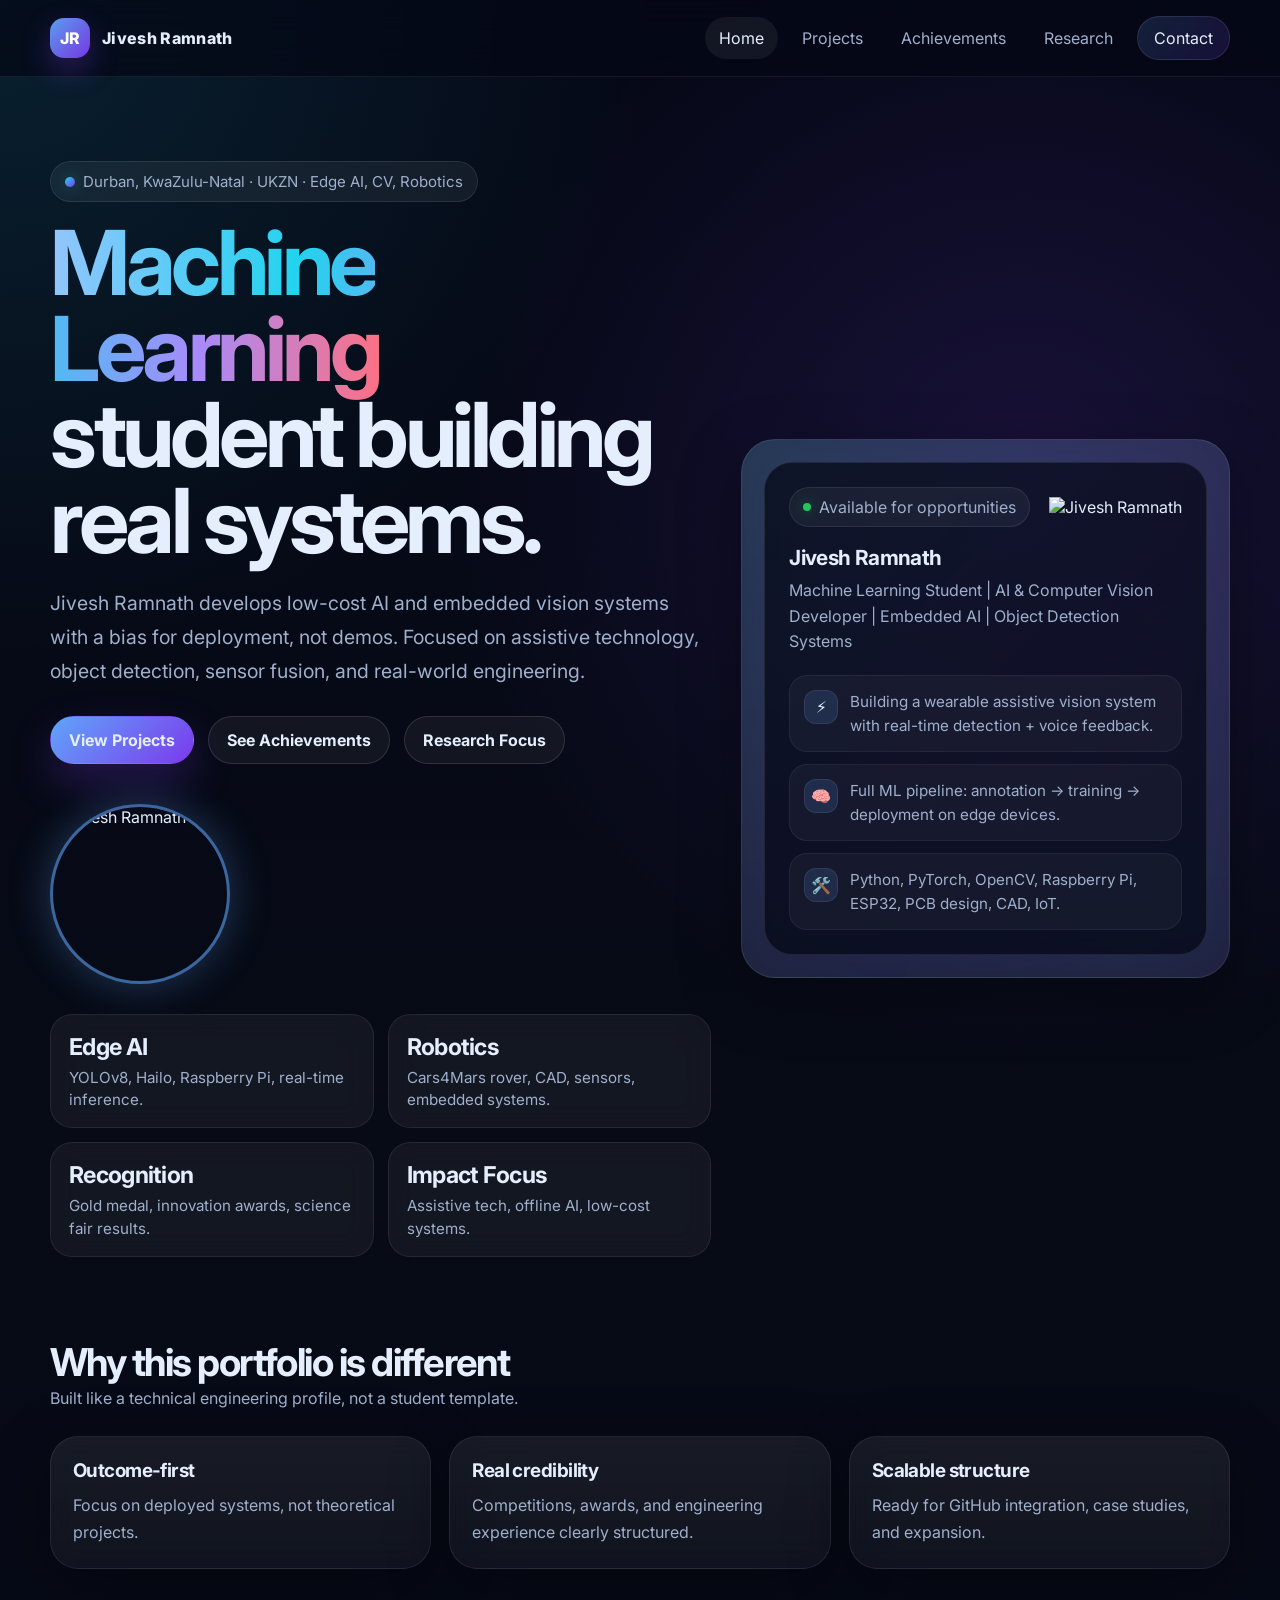
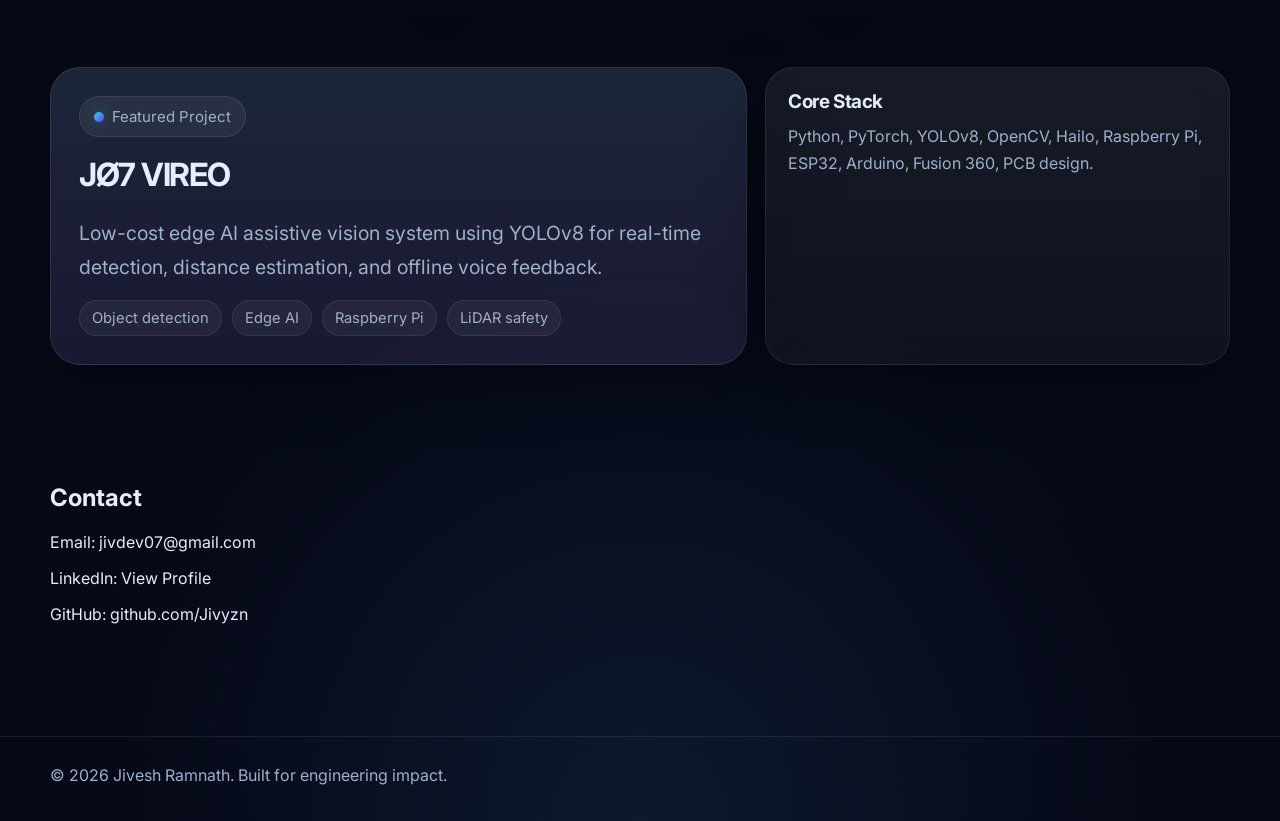
==== commit f6ffd981: "Update index.html" ====
--- a/index.html
+++ b/index.html
@@ -156,7 +156,7 @@
 
               <div class="panel-top">
                 <div class="status"><span class="status-dot"></span> Available for opportunities</div>
-                <div class="avatar">JR</div>
+               <img class="avatar-img" src="assets/profile.jpg" alt="Jivesh Ramnath">
               </div>
 
               <h2 class="panel-name">Jivesh Ramnath</h2>
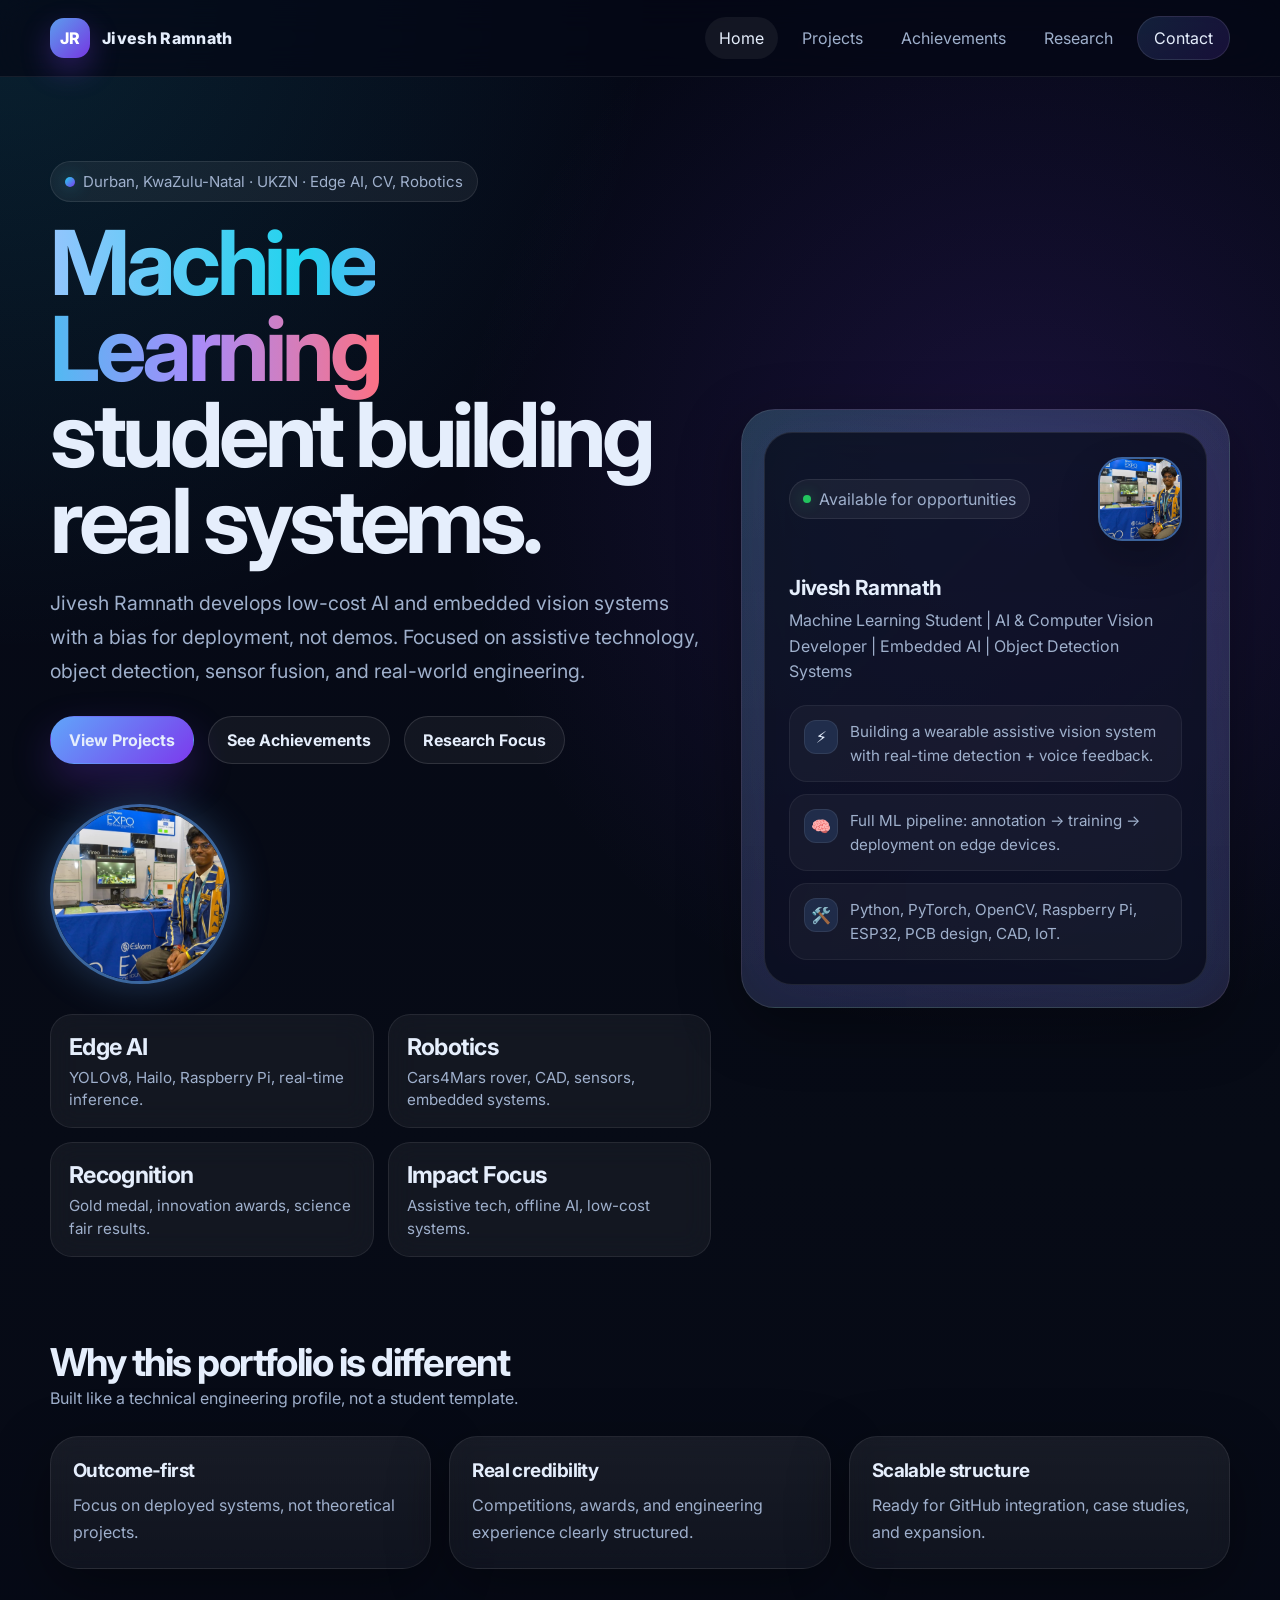
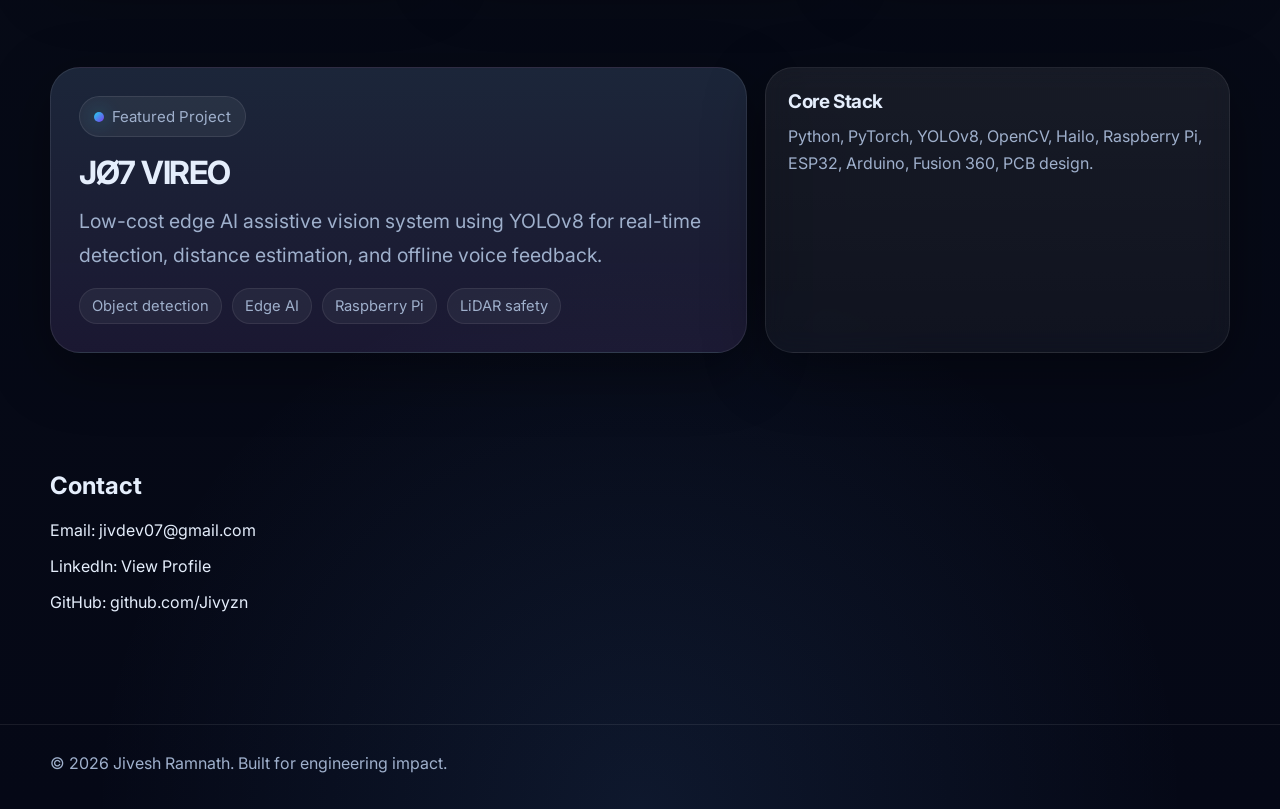
==== commit caa60601: "Update index.html" ====
--- a/index.html
+++ b/index.html
@@ -12,12 +12,10 @@
 
   <link rel="preconnect" href="https://fonts.googleapis.com">
   <link rel="preconnect" href="https://fonts.gstatic.com" crossorigin>
-
   <link href="https://fonts.googleapis.com/css2?family=Inter:wght@400;500;600;700;800;900&display=swap" rel="stylesheet">
 
   <link rel="stylesheet" href="style.css" />
 
-  <!-- SEO STRUCTURED DATA -->
   <script type="application/ld+json">
   {
     "@context": "https://schema.org",
@@ -87,15 +85,11 @@
   </header>
 
   <main>
-
-    <!-- HERO -->
     <section class="hero">
       <div class="container">
-
         <div class="hero-grid">
 
           <div class="reveal">
-
             <div class="eyebrow">
               <span class="eyebrow-dot"></span>
               Durban, KwaZulu-Natal · UKZN · Edge AI, CV, Robotics
@@ -117,15 +111,15 @@
               <a class="button secondary" href="research.html">Research Focus</a>
             </div>
 
-            <!-- PROFILE IMAGE -->
             <div style="margin-top:40px;">
-              <img src="assets/profile.jpg"
-                   alt="Jivesh Ramnath"
-                   style="width:180px;height:180px;border-radius:50%;object-fit:cover;border:3px solid rgba(96,165,250,0.6);box-shadow:0 0 40px rgba(96,165,250,0.3);">
+              <img
+                src="assets/profile.jpg"
+                alt="Jivesh Ramnath"
+                style="width:180px;height:180px;border-radius:50%;object-fit:cover;border:3px solid rgba(96,165,250,0.6);box-shadow:0 0 40px rgba(96,165,250,0.3);"
+              >
             </div>
 
             <div class="hero-metrics">
-
               <div class="metric">
                 <strong>Edge AI</strong>
                 <span>YOLOv8, Hailo, Raspberry Pi, real-time inference.</span>
@@ -145,18 +139,20 @@
                 <strong>Impact Focus</strong>
                 <span>Assistive tech, offline AI, low-cost systems.</span>
               </div>
-
-            </div>
-
+            </div>
           </div>
 
           <aside class="hero-panel reveal">
-
             <div class="hero-panel-inner">
-
               <div class="panel-top">
                 <div class="status"><span class="status-dot"></span> Available for opportunities</div>
-               <img class="avatar-img" src="assets/profile.jpg" alt="Jivesh Ramnath">
+                <div style="width:84px;height:84px;flex:0 0 84px;display:grid;place-items:center;">
+                  <img
+                    src="assets/profile.jpg"
+                    alt="Jivesh Ramnath"
+                    style="width:84px;height:84px;border-radius:24px;object-fit:cover;border:2px solid rgba(96,165,250,0.55);box-shadow:0 18px 40px rgba(0,0,0,0.22);display:block;"
+                  >
+                </div>
               </div>
 
               <h2 class="panel-name">Jivesh Ramnath</h2>
@@ -166,7 +162,6 @@
               </p>
 
               <div class="panel-list">
-
                 <div class="item">
                   <div class="item-icon">⚡</div>
                   <p>Building a wearable assistive vision system with real-time detection + voice feedback.</p>
@@ -181,21 +176,16 @@
                   <div class="item-icon">🛠️</div>
                   <p>Python, PyTorch, OpenCV, Raspberry Pi, ESP32, PCB design, CAD, IoT.</p>
                 </div>
-
-              </div>
-
-            </div>
-
+              </div>
+            </div>
           </aside>
 
         </div>
       </div>
     </section>
 
-    <!-- WHY DIFFERENT -->
     <section class="section">
       <div class="container">
-
         <div class="section-heading">
           <div>
             <h2>Why this portfolio is different</h2>
@@ -204,40 +194,34 @@
         </div>
 
         <div class="grid cols-3">
-
-          <div class="card">
+          <div class="card reveal">
             <h3>Outcome-first</h3>
             <p>Focus on deployed systems, not theoretical projects.</p>
           </div>
 
-          <div class="card">
+          <div class="card reveal">
             <h3>Real credibility</h3>
             <p>Competitions, awards, and engineering experience clearly structured.</p>
           </div>
 
-          <div class="card">
+          <div class="card reveal">
             <h3>Scalable structure</h3>
             <p>Ready for GitHub integration, case studies, and expansion.</p>
           </div>
-
-        </div>
-
-      </div>
-    </section>
-
-    <!-- FEATURE PROJECT -->
+        </div>
+      </div>
+    </section>
+
     <section class="section">
       <div class="container feature-grid">
-
-        <div class="feature-card">
-
-          <div class="eyebrow">
+        <div class="feature-card reveal">
+          <div class="eyebrow" style="margin-bottom:16px;">
             <span class="eyebrow-dot"></span> Featured Project
           </div>
 
           <h2 class="project-title">JØ7 VIREO</h2>
 
-          <p class="lead">
+          <p class="lead" style="margin-top:0; max-width:none;">
             Low-cost edge AI assistive vision system using YOLOv8 for real-time detection,
             distance estimation, and offline voice feedback.
           </p>
@@ -248,42 +232,34 @@
             <span class="meta-pill">Raspberry Pi</span>
             <span class="meta-pill">LiDAR safety</span>
           </div>
-
-        </div>
-
-        <div class="card">
-
+        </div>
+
+        <div class="card reveal">
           <h3>Core Stack</h3>
           <p>Python, PyTorch, YOLOv8, OpenCV, Hailo, Raspberry Pi, ESP32, Arduino, Fusion 360, PCB design.</p>
-
-        </div>
-
-      </div>
-    </section>
-
-    <!-- CONTACT -->
+        </div>
+      </div>
+    </section>
+
     <section class="section">
       <div class="container">
-
         <h2>Contact</h2>
 
         <p>Email: <a href="mailto:jivdev07@gmail.com">jivdev07@gmail.com</a></p>
 
         <p>LinkedIn:
-          <a href="https://www.linkedin.com/in/jivesh-ramnath-724721296" target="_blank">
+          <a href="https://www.linkedin.com/in/jivesh-ramnath-724721296" target="_blank" rel="noopener noreferrer">
             View Profile
           </a>
         </p>
 
         <p>GitHub:
-          <a href="https://github.com/Jivyzn" target="_blank">
+          <a href="https://github.com/Jivyzn" target="_blank" rel="noopener noreferrer">
             github.com/Jivyzn
           </a>
         </p>
-
-      </div>
-    </section>
-
+      </div>
+    </section>
   </main>
 
   <footer class="footer">
@@ -293,6 +269,5 @@
   </footer>
 
   <script src="script.js"></script>
-
 </body>
 </html>
--- a/style.css
+++ b/style.css
@@ -808,3 +808,46 @@
     grid-template-columns: 44px 1fr;
   }
 }
+
+/* PHOTO / AVATAR FIXES */
+.avatar {
+  overflow: hidden;
+}
+
+.avatar img,
+.avatar-img,
+.hero-avatar-img {
+  width: 100%;
+  height: 100%;
+  object-fit: cover;
+  display: block;
+}
+
+.panel-top {
+  align-items: center;
+}
+
+.hero-panel-inner {
+  display: flex;
+  flex-direction: column;
+}
+
+/* Keep any standalone profile image centered and proportional */
+.profile-photo,
+.hero-photo,
+.page-photo {
+  display: block;
+  object-fit: cover;
+  max-width: 100%;
+}
+
+/* If the right-side image is wrapped in a flex row, keep it aligned */
+.panel-top > * {
+  flex-shrink: 0;
+}
+
+/* Make any image inside the hero panel look intentional */
+.hero-panel img {
+  border-radius: inherit;
+}
+
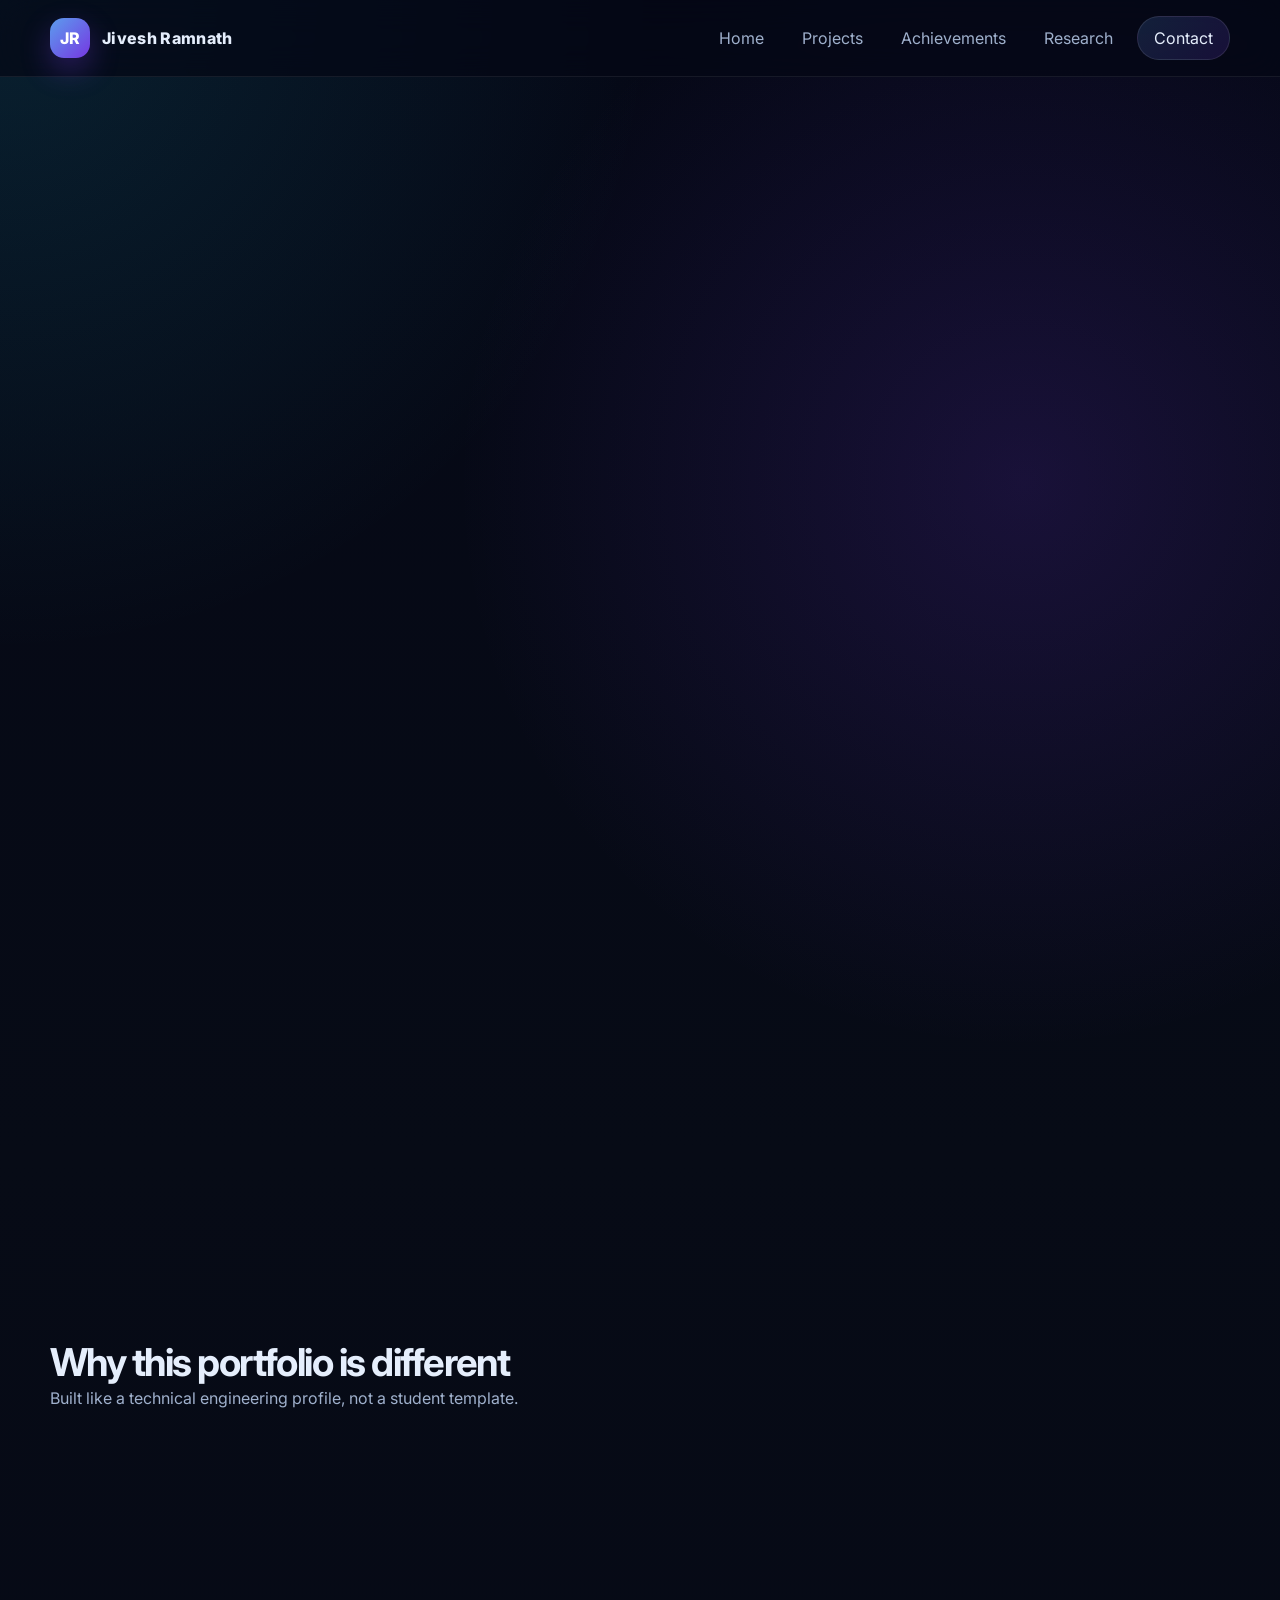
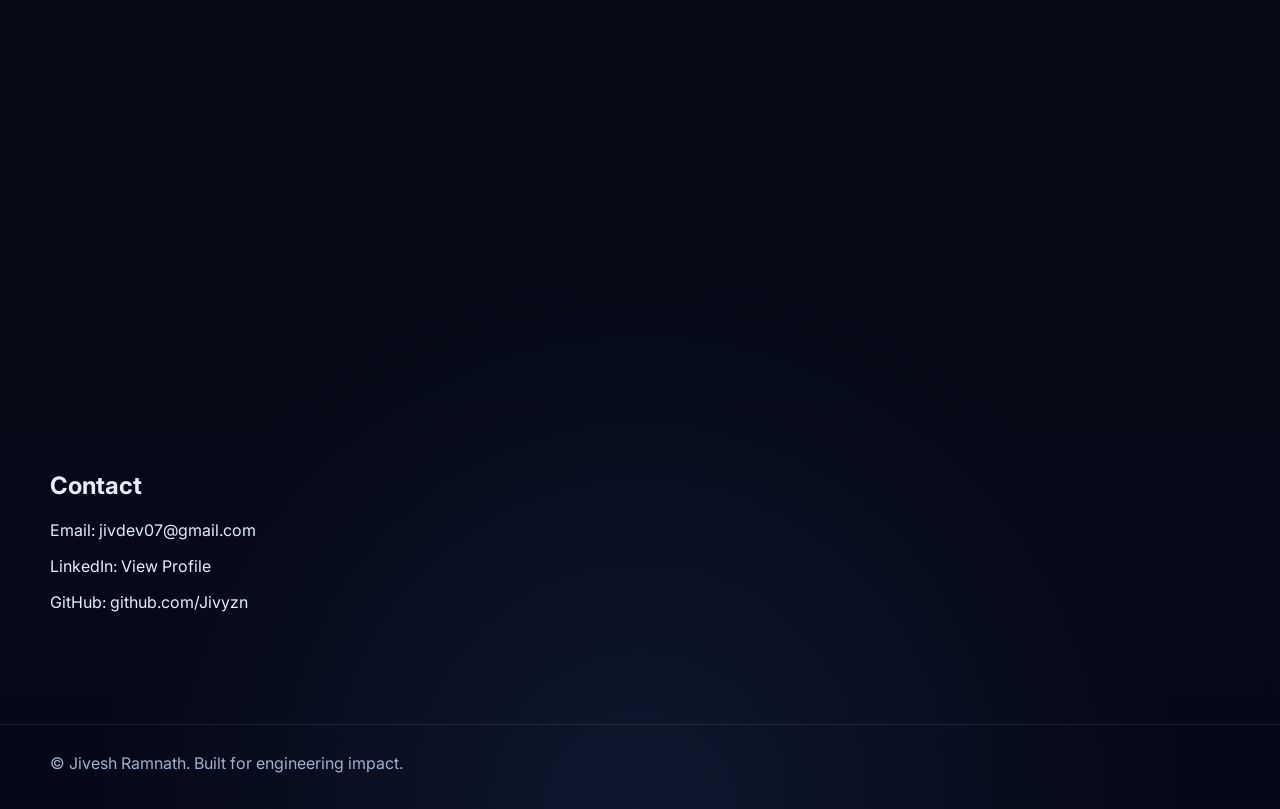
==== commit 0758defa: "Update profile image styles and footer year display" ====
--- a/index.html
+++ b/index.html
@@ -115,7 +115,7 @@
               <img
                 src="assets/profile.jpg"
                 alt="Jivesh Ramnath"
-                style="width:180px;height:180px;border-radius:50%;object-fit:cover;border:3px solid rgba(96,165,250,0.6);box-shadow:0 0 40px rgba(96,165,250,0.3);"
+                style="width:180px;height:180px;border-radius:50%;object-fit:cover;border:3px solid rgba(96,165,250,0.6);box-shadow:0 0 40px rgba(96,165,250,0.3);display:block;"
               >
             </div>
 
@@ -144,15 +144,8 @@
 
           <aside class="hero-panel reveal">
             <div class="hero-panel-inner">
-              <div class="panel-top">
+              <div class="panel-top" style="justify-content:flex-start;">
                 <div class="status"><span class="status-dot"></span> Available for opportunities</div>
-                <div style="width:84px;height:84px;flex:0 0 84px;display:grid;place-items:center;">
-                  <img
-                    src="assets/profile.jpg"
-                    alt="Jivesh Ramnath"
-                    style="width:84px;height:84px;border-radius:24px;object-fit:cover;border:2px solid rgba(96,165,250,0.55);box-shadow:0 18px 40px rgba(0,0,0,0.22);display:block;"
-                  >
-                </div>
               </div>
 
               <h2 class="panel-name">Jivesh Ramnath</h2>
@@ -264,7 +257,7 @@
 
   <footer class="footer">
     <div class="container">
-      © 2026 Jivesh Ramnath. Built for engineering impact.
+      © <span data-year></span> Jivesh Ramnath. Built for engineering impact.
     </div>
   </footer>
 
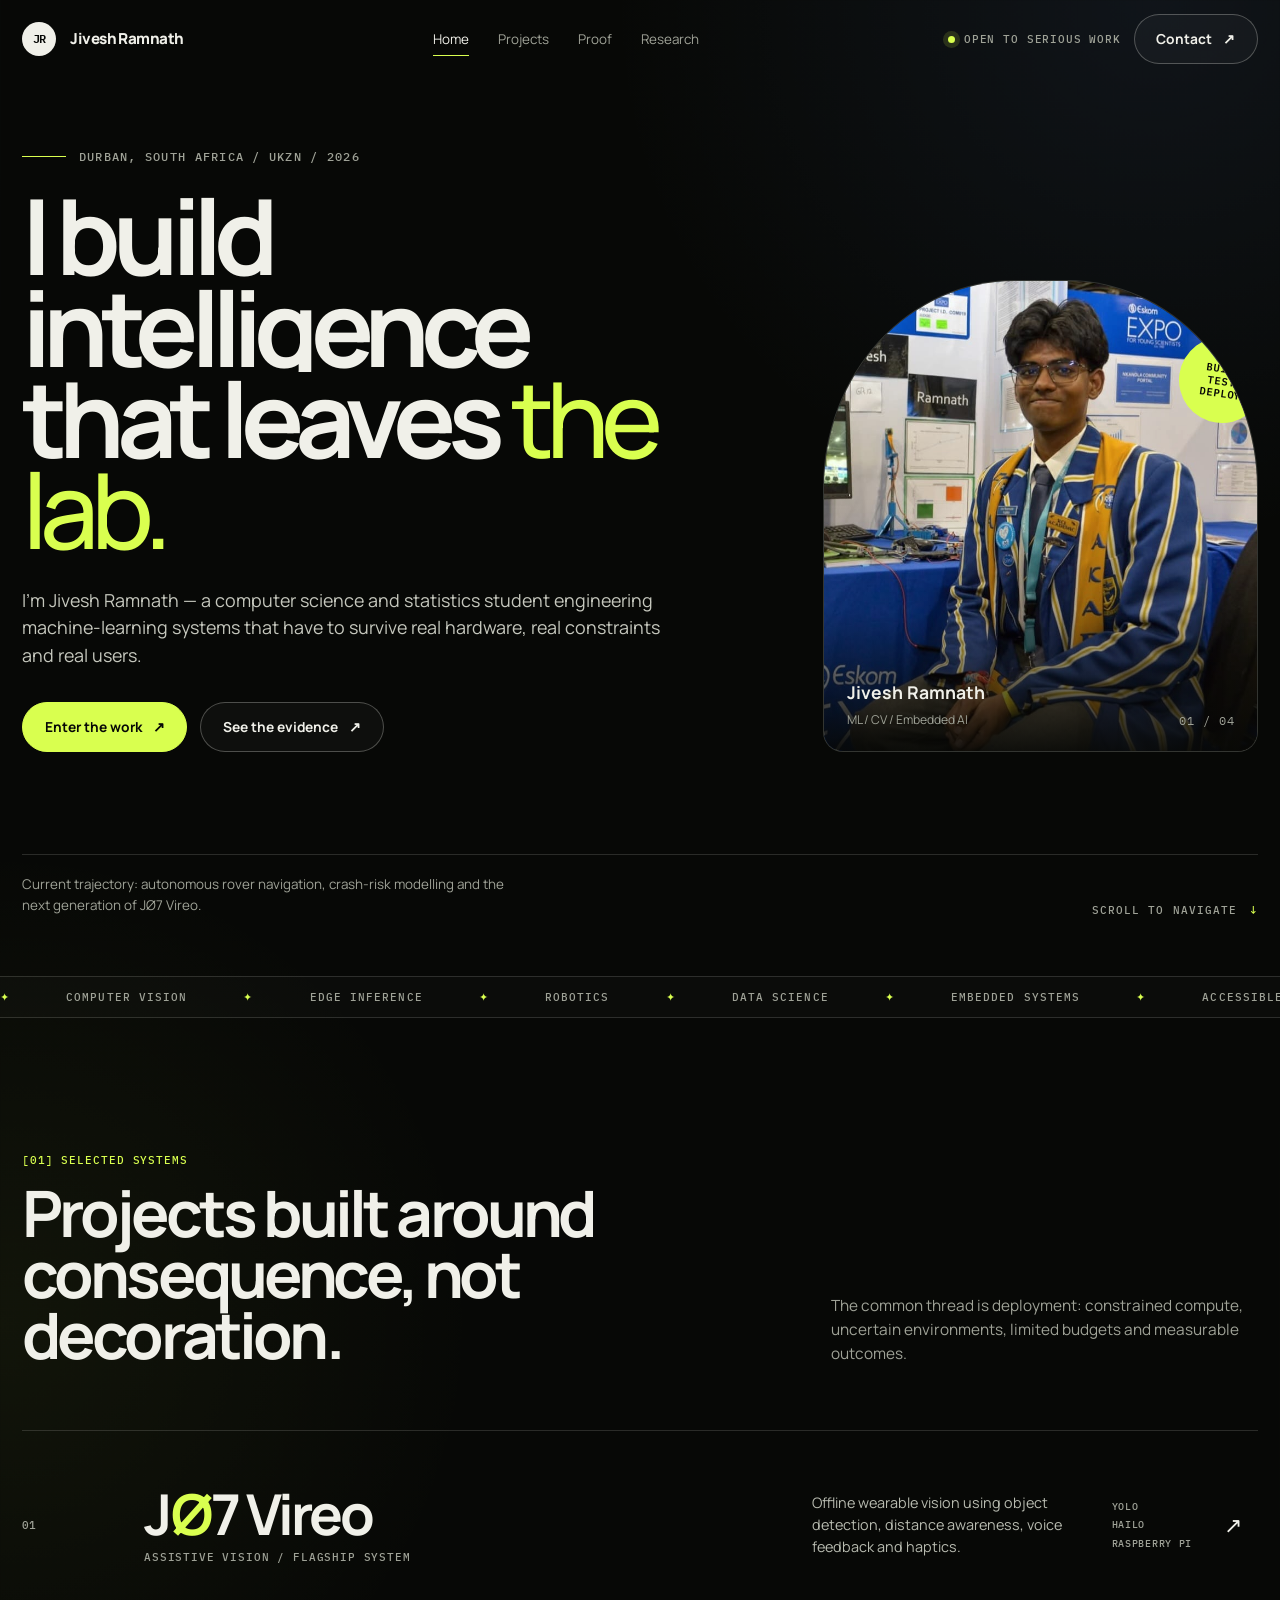
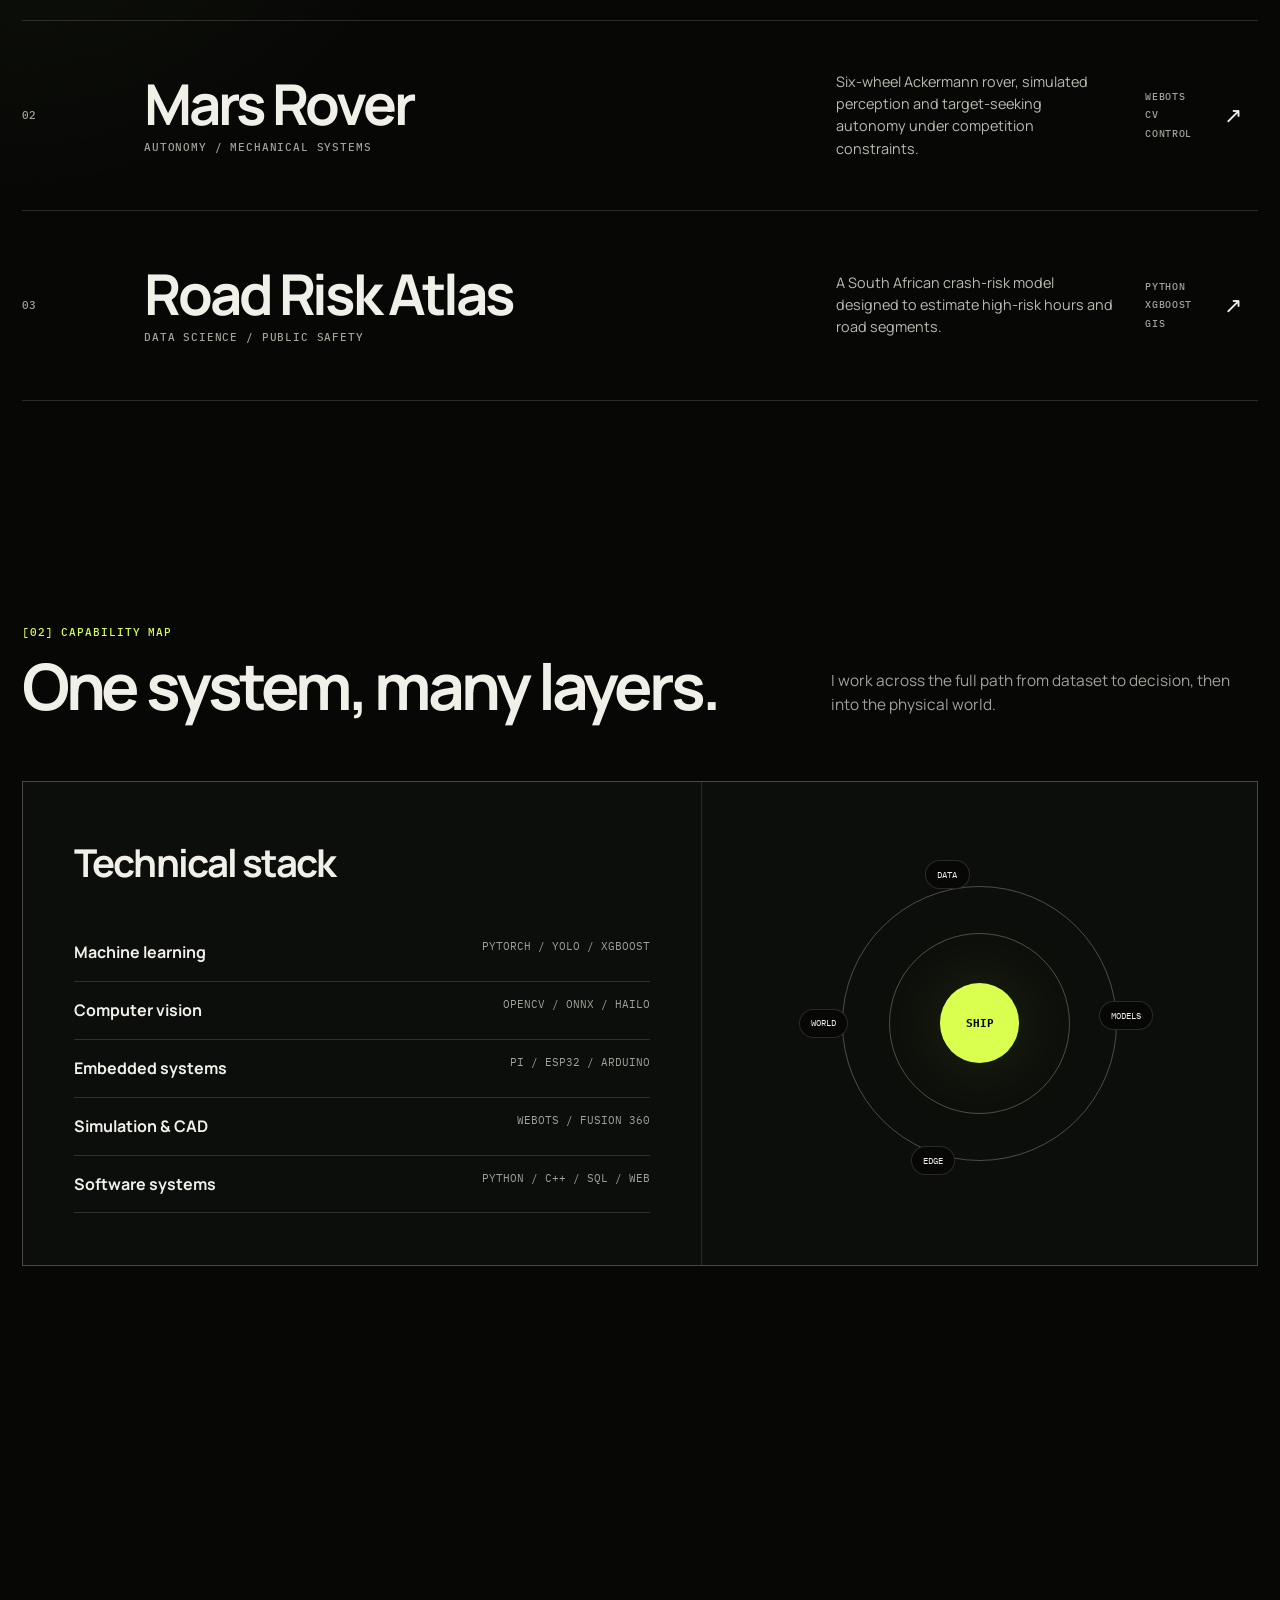
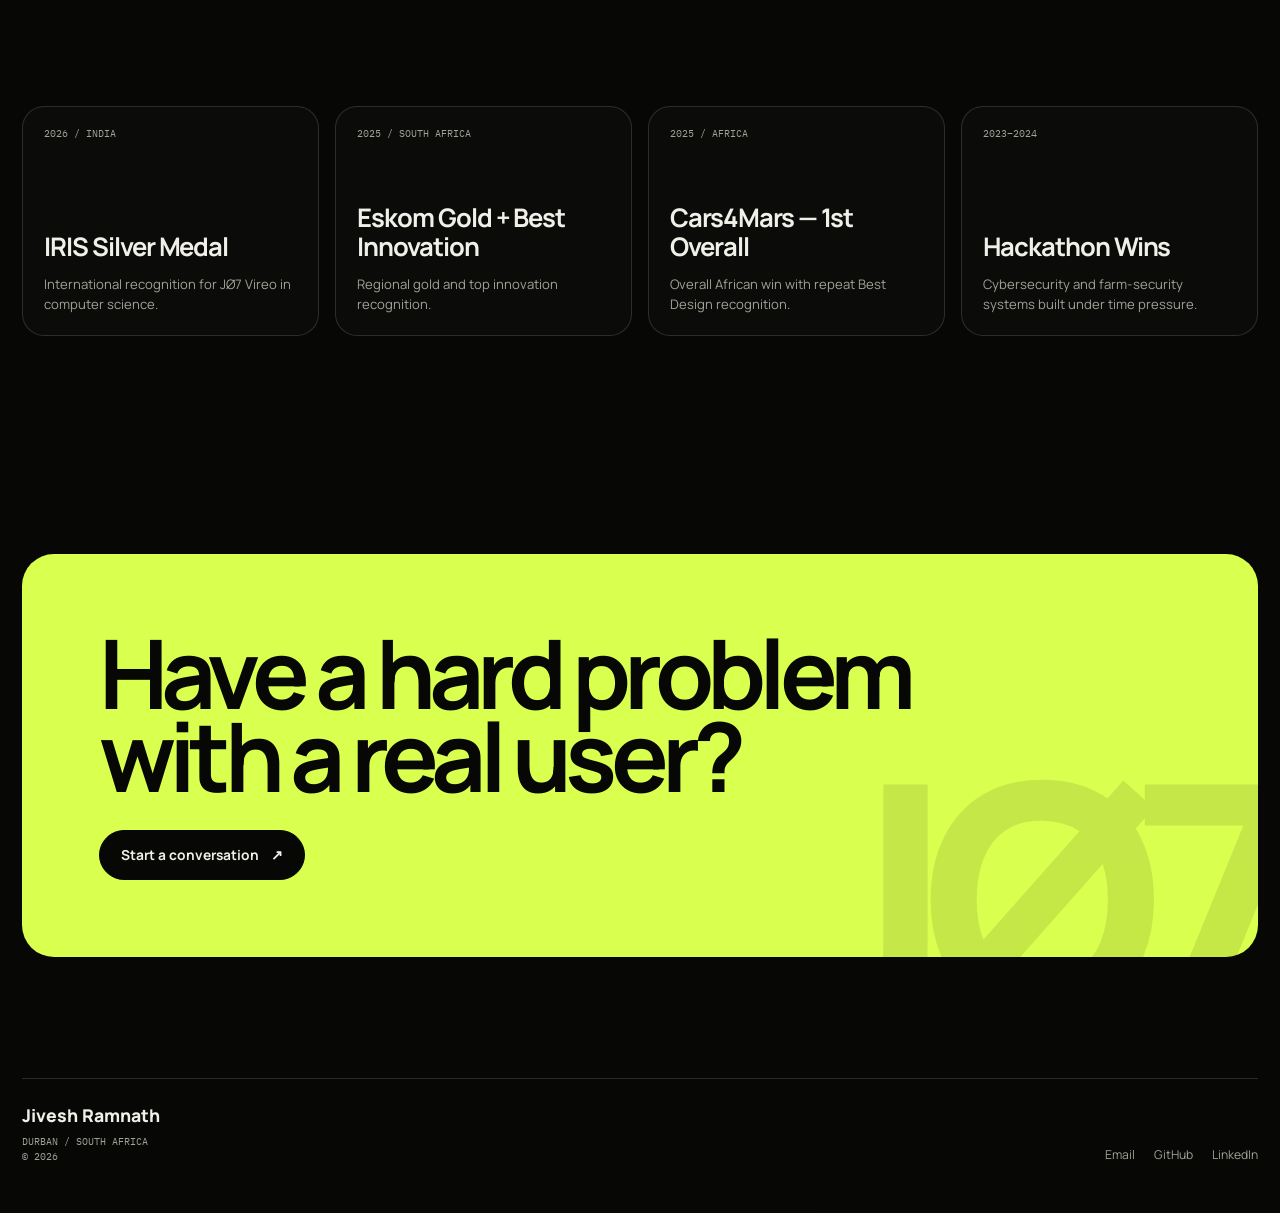
==== commit d8c11dc2: "Deploy redesigned portfolio with upgraded black hole renderer" ====
--- a/index.html
+++ b/index.html
@@ -1,266 +1,223 @@
-<!DOCTYPE html>
+<!doctype html>
 <html lang="en">
-
 <head>
-  <meta charset="UTF-8" />
-  <meta name="viewport" content="width=device-width, initial-scale=1.0" />
-
-  <meta name="description" content="Portfolio website for Jivesh Ramnath, focused on AI, computer vision, embedded systems, and research-grade projects." />
-  <meta name="theme-color" content="#050816" />
-
-  <title>Jivesh Ramnath | AI Developer Portfolio</title>
-
-  <link rel="preconnect" href="https://fonts.googleapis.com">
-  <link rel="preconnect" href="https://fonts.gstatic.com" crossorigin>
-  <link href="https://fonts.googleapis.com/css2?family=Inter:wght@400;500;600;700;800;900&display=swap" rel="stylesheet">
-
-  <link rel="stylesheet" href="style.css" />
-
+  <meta charset="utf-8">
+  <meta name="viewport" content="width=device-width, initial-scale=1">
+  <meta name="description" content="Jivesh Ramnath builds deployable machine learning, computer vision, robotics, and embedded AI systems in South Africa.">
+  <meta name="theme-color" content="#070806">
+  <meta name="color-scheme" content="dark">
+  <meta property="og:title" content="Jivesh Ramnath — Machine Intelligence, Built for Reality">
+  <meta property="og:description" content="Edge AI, computer vision, robotics and research-led engineering.">
+  <meta property="og:image" content="https://jiveshramnath.co.za/assets/profile.jpg">
+  <meta property="og:type" content="website">
+  <meta property="og:url" content="https://jiveshramnath.co.za/">
+  <title>Jivesh Ramnath — AI, Computer Vision & Robotics</title>
+  <link rel="icon" href="favicon.svg" type="image/svg+xml">
+  <link rel="canonical" href="https://jiveshramnath.co.za/">
+  <link rel="stylesheet" href="style.css">
   <script type="application/ld+json">
   {
     "@context": "https://schema.org",
     "@type": "Person",
     "name": "Jivesh Ramnath",
-    "givenName": "Jivesh",
-    "familyName": "Ramnath",
-    "jobTitle": "AI & Computer Vision Developer",
-    "description": "Machine Learning and Computer Vision developer focused on edge AI, robotics, and low-cost intelligent systems.",
-    "nationality": {
-      "@type": "Country",
-      "name": "South Africa"
-    },
-    "alumniOf": {
-      "@type": "CollegeOrUniversity",
-      "name": "University of KwaZulu-Natal"
-    },
-    "knowsAbout": [
-      "Artificial Intelligence",
-      "Machine Learning",
-      "Computer Vision",
-      "Robotics",
-      "Embedded Systems",
-      "YOLOv8",
-      "Raspberry Pi"
+    "url": "https://jiveshramnath.co.za",
+    "image": "https://jiveshramnath.co.za/assets/profile.jpg",
+    "email": "mailto:jivyzn@gmail.com",
+    "jobTitle": "Machine Learning Student and AI Developer",
+    "affiliation": {"@type":"CollegeOrUniversity","name":"University of KwaZulu-Natal"},
+    "sameAs": [
+      "https://github.com/Jivyzn",
+      "https://www.linkedin.com/in/jivesh-ramnath-724721296"
     ],
-    "email": "mailto:jivdev07@gmail.com",
-    "url": "https://jiveshramnath.github.io",
-    "image": "https://jiveshramnath.github.io/assets/profile.jpg",
-    "sameAs": [
-      "https://www.linkedin.com/in/jivesh-ramnath-724721296",
-      "https://github.com/Jivyzn"
-    ]
+    "knowsAbout": ["Machine Learning","Computer Vision","Edge AI","Robotics","Embedded Systems","Data Science"]
   }
   </script>
+  <script src="script.js" defer></script>
 </head>
-
-<body class="home">
+<body>
+  <a class="skip-link" href="#main">Skip to content</a>
+  <canvas class="noise-canvas" data-ambient-canvas aria-hidden="true"></canvas>
+  <div class="scroll-progress" data-scroll-progress aria-hidden="true"></div>
 
   <header class="site-header">
-    <div class="container">
-      <nav class="navbar">
-        <a class="brand" href="index.html">
-          <div class="brand-mark">JR</div>
-          <span>Jivesh Ramnath</span>
-        </a>
-
-        <div class="nav-links">
-          <a href="index.html">Home</a>
-          <a href="projects.html">Projects</a>
-          <a href="achievements.html">Achievements</a>
-          <a href="research.html">Research</a>
-          <a class="nav-cta" href="mailto:jivdev07@gmail.com">Contact</a>
-        </div>
-
-        <button class="menu-toggle" aria-label="Open menu" aria-expanded="false" data-menu-toggle>☰</button>
-      </nav>
-
-      <div class="mobile-panel" data-mobile-panel>
-        <a href="index.html" data-close-panel>Home</a>
-        <a href="projects.html" data-close-panel>Projects</a>
-        <a href="achievements.html" data-close-panel>Achievements</a>
-        <a href="research.html" data-close-panel>Research</a>
-        <a href="mailto:jivdev07@gmail.com" data-close-panel>Contact</a>
-      </div>
+    <nav class="navbar" aria-label="Primary navigation">
+      <a class="brand" href="index.html" aria-label="Jivesh Ramnath home">
+        <span class="brand-mark">JR</span><span>Jivesh Ramnath</span>
+      </a>
+      <div class="nav-links">
+        <a href="index.html" data-nav-link>Home</a>
+        <a href="projects.html" data-nav-link>Projects</a>
+        <a href="achievements.html" data-nav-link>Proof</a>
+        <a href="research.html" data-nav-link>Research</a>
+      </div>
+      <div class="nav-right">
+        <span class="nav-status"><span class="status-dot"></span> Open to serious work</span>
+        <a class="button ghost" href="mailto:jivyzn@gmail.com">Contact</a>
+        <button class="menu-toggle" type="button" aria-label="Toggle navigation" aria-expanded="false" data-menu-toggle>☰</button>
+      </div>
+    </nav>
+    <div class="mobile-panel" data-mobile-panel>
+      <a href="index.html" data-nav-link data-close-panel>Home</a>
+      <a href="projects.html" data-nav-link data-close-panel>Projects</a>
+      <a href="achievements.html" data-nav-link data-close-panel>Proof</a>
+      <a href="research.html" data-nav-link data-close-panel>Research</a>
+      <a href="mailto:jivyzn@gmail.com" data-close-panel>Contact</a>
     </div>
   </header>
 
-  <main>
+  <main id="main">
     <section class="hero">
       <div class="container">
         <div class="hero-grid">
-
-          <div class="reveal">
-            <div class="eyebrow">
-              <span class="eyebrow-dot"></span>
-              Durban, KwaZulu-Natal · UKZN · Edge AI, CV, Robotics
-            </div>
-
-            <h1>
-              <span class="gradient-text">Machine Learning</span><br>
-              student building real systems.
+          <div>
+            <div class="kicker reveal">Durban, South Africa / UKZN / 2026</div>
+            <h1 class="display-title" aria-label="I build intelligence that leaves the lab">
+              <span class="line reveal"><span>I build</span></span>
+              <span class="line reveal reveal-delay-1"><span>intelligence</span></span>
+              <span class="line reveal reveal-delay-2"><span>that leaves <em>the lab.</em></span></span>
             </h1>
-
-            <p class="lead">
-              Jivesh Ramnath develops low-cost AI and embedded vision systems with a bias for deployment, not demos.
-              Focused on assistive technology, object detection, sensor fusion, and real-world engineering.
+            <p class="hero-copy reveal">
+              I’m Jivesh Ramnath — a computer science and statistics student engineering machine-learning systems that have to survive real hardware, real constraints and real users.
             </p>
-
-            <div class="hero-actions">
-              <a class="button primary" href="projects.html">View Projects</a>
-              <a class="button secondary" href="achievements.html">See Achievements</a>
-              <a class="button secondary" href="research.html">Research Focus</a>
-            </div>
-
-            <div style="margin-top:40px;">
-              <img
-                src="assets/profile.jpg"
-                alt="Jivesh Ramnath"
-                style="width:180px;height:180px;border-radius:50%;object-fit:cover;border:3px solid rgba(96,165,250,0.6);box-shadow:0 0 40px rgba(96,165,250,0.3);display:block;"
-              >
-            </div>
-
-            <div class="hero-metrics">
-              <div class="metric">
-                <strong>Edge AI</strong>
-                <span>YOLOv8, Hailo, Raspberry Pi, real-time inference.</span>
-              </div>
-
-              <div class="metric">
-                <strong>Robotics</strong>
-                <span>Cars4Mars rover, CAD, sensors, embedded systems.</span>
-              </div>
-
-              <div class="metric">
-                <strong>Recognition</strong>
-                <span>Gold medal, innovation awards, science fair results.</span>
-              </div>
-
-              <div class="metric">
-                <strong>Impact Focus</strong>
-                <span>Assistive tech, offline AI, low-cost systems.</span>
-              </div>
-            </div>
-          </div>
-
-          <aside class="hero-panel reveal">
-            <div class="hero-panel-inner">
-              <div class="panel-top" style="justify-content:flex-start;">
-                <div class="status"><span class="status-dot"></span> Available for opportunities</div>
-              </div>
-
-              <h2 class="panel-name">Jivesh Ramnath</h2>
-
-              <p class="panel-role">
-                Machine Learning Student | AI & Computer Vision Developer | Embedded AI | Object Detection Systems
-              </p>
-
-              <div class="panel-list">
-                <div class="item">
-                  <div class="item-icon">⚡</div>
-                  <p>Building a wearable assistive vision system with real-time detection + voice feedback.</p>
-                </div>
-
-                <div class="item">
-                  <div class="item-icon">🧠</div>
-                  <p>Full ML pipeline: annotation → training → deployment on edge devices.</p>
-                </div>
-
-                <div class="item">
-                  <div class="item-icon">🛠️</div>
-                  <p>Python, PyTorch, OpenCV, Raspberry Pi, ESP32, PCB design, CAD, IoT.</p>
-                </div>
-              </div>
-            </div>
-          </aside>
-
-        </div>
-      </div>
-    </section>
-
-    <section class="section">
-      <div class="container">
-        <div class="section-heading">
-          <div>
-            <h2>Why this portfolio is different</h2>
-            <p>Built like a technical engineering profile, not a student template.</p>
-          </div>
-        </div>
-
-        <div class="grid cols-3">
-          <div class="card reveal">
-            <h3>Outcome-first</h3>
-            <p>Focus on deployed systems, not theoretical projects.</p>
-          </div>
-
-          <div class="card reveal">
-            <h3>Real credibility</h3>
-            <p>Competitions, awards, and engineering experience clearly structured.</p>
-          </div>
-
-          <div class="card reveal">
-            <h3>Scalable structure</h3>
-            <p>Ready for GitHub integration, case studies, and expansion.</p>
-          </div>
-        </div>
-      </div>
-    </section>
-
-    <section class="section">
-      <div class="container feature-grid">
-        <div class="feature-card reveal">
-          <div class="eyebrow" style="margin-bottom:16px;">
-            <span class="eyebrow-dot"></span> Featured Project
-          </div>
-
-          <h2 class="project-title">JØ7 VIREO</h2>
-
-          <p class="lead" style="margin-top:0; max-width:none;">
-            Low-cost edge AI assistive vision system using YOLOv8 for real-time detection,
-            distance estimation, and offline voice feedback.
-          </p>
-
-          <div class="project-meta">
-            <span class="meta-pill">Object detection</span>
-            <span class="meta-pill">Edge AI</span>
-            <span class="meta-pill">Raspberry Pi</span>
-            <span class="meta-pill">LiDAR safety</span>
-          </div>
-        </div>
-
-        <div class="card reveal">
-          <h3>Core Stack</h3>
-          <p>Python, PyTorch, YOLOv8, OpenCV, Hailo, Raspberry Pi, ESP32, Arduino, Fusion 360, PCB design.</p>
-        </div>
-      </div>
-    </section>
-
-    <section class="section">
-      <div class="container">
-        <h2>Contact</h2>
-
-        <p>Email: <a href="mailto:jivdev07@gmail.com">jivdev07@gmail.com</a></p>
-
-        <p>LinkedIn:
-          <a href="https://www.linkedin.com/in/jivesh-ramnath-724721296" target="_blank" rel="noopener noreferrer">
-            View Profile
+            <div class="hero-actions reveal">
+              <a class="button primary" href="projects.html">Enter the work</a>
+              <a class="button ghost" href="achievements.html">See the evidence</a>
+            </div>
+          </div>
+
+          <div class="hero-portrait reveal" data-tilt>
+            <img src="assets/profile.jpg" alt="Jivesh Ramnath at the Eskom Expo for Young Scientists" width="1000" height="678">
+            <span class="orbit-label">BUILD<br>TEST<br>DEPLOY</span>
+            <div class="portrait-caption">
+              <div><strong>Jivesh Ramnath</strong><span>ML / CV / Embedded AI</span></div>
+              <span class="mono">01 / 04</span>
+            </div>
+          </div>
+        </div>
+
+        <div class="hero-foot reveal">
+          <p>Current trajectory: autonomous rover navigation, crash-risk modelling and the next generation of JØ7 Vireo.</p>
+          <span class="scroll-cue">Scroll to navigate</span>
+        </div>
+      </div>
+    </section>
+
+    <div class="signal-strip" aria-hidden="true">
+      <div class="signal-track">
+        <span>Computer Vision</span><span>Edge Inference</span><span>Robotics</span><span>Data Science</span><span>Embedded Systems</span><span>Accessible Technology</span>
+        <span>Computer Vision</span><span>Edge Inference</span><span>Robotics</span><span>Data Science</span><span>Embedded Systems</span><span>Accessible Technology</span>
+      </div>
+    </div>
+
+    <section class="section" aria-labelledby="selected-work">
+      <div class="container">
+        <div class="section-head reveal">
+          <div>
+            <span class="section-index">[01] SELECTED SYSTEMS</span>
+            <h2 class="section-title" id="selected-work">Projects built around consequence, not decoration.</h2>
+          </div>
+          <p class="section-intro">The common thread is deployment: constrained compute, uncertain environments, limited budgets and measurable outcomes.</p>
+        </div>
+
+        <div class="project-stack">
+          <a class="project-row reveal" href="vireo.html" aria-label="Open JØ7 Vireo interactive case study">
+            <span class="project-number">01</span>
+            <h3 class="project-name">J<span class="wormhole-letter" aria-hidden="true">Ø</span>7 Vireo<small>Assistive vision / flagship system</small></h3>
+            <p class="project-summary">Offline wearable vision using object detection, distance awareness, voice feedback and haptics.</p>
+            <div class="project-tags"><span>YOLO</span><span>Hailo</span><span>Raspberry Pi</span></div>
+            <span class="project-arrow" aria-hidden="true">↗</span>
           </a>
-        </p>
-
-        <p>GitHub:
-          <a href="https://github.com/Jivyzn" target="_blank" rel="noopener noreferrer">
-            github.com/Jivyzn
+
+          <a class="project-row reveal" href="projects.html#rover">
+            <span class="project-number">02</span>
+            <h3 class="project-name">Mars Rover<small>Autonomy / mechanical systems</small></h3>
+            <p class="project-summary">Six-wheel Ackermann rover, simulated perception and target-seeking autonomy under competition constraints.</p>
+            <div class="project-tags"><span>Webots</span><span>CV</span><span>Control</span></div>
+            <span class="project-arrow" aria-hidden="true">↗</span>
           </a>
-        </p>
+
+          <a class="project-row reveal" href="projects.html#traffic">
+            <span class="project-number">03</span>
+            <h3 class="project-name">Road Risk Atlas<small>Data science / public safety</small></h3>
+            <p class="project-summary">A South African crash-risk model designed to estimate high-risk hours and road segments.</p>
+            <div class="project-tags"><span>Python</span><span>XGBoost</span><span>GIS</span></div>
+            <span class="project-arrow" aria-hidden="true">↗</span>
+          </a>
+        </div>
+      </div>
+    </section>
+
+    <section class="section compact" aria-labelledby="capabilities">
+      <div class="container">
+        <div class="section-head reveal">
+          <div>
+            <span class="section-index">[02] CAPABILITY MAP</span>
+            <h2 class="section-title" id="capabilities">One system, many layers.</h2>
+          </div>
+          <p class="section-intro">I work across the full path from dataset to decision, then into the physical world.</p>
+        </div>
+
+        <div class="capability-grid reveal">
+          <div class="capability-panel">
+            <h3>Technical stack</h3>
+            <div class="stack-list">
+              <div class="stack-item"><span>Machine learning</span><span>PyTorch / YOLO / XGBoost</span></div>
+              <div class="stack-item"><span>Computer vision</span><span>OpenCV / ONNX / Hailo</span></div>
+              <div class="stack-item"><span>Embedded systems</span><span>Pi / ESP32 / Arduino</span></div>
+              <div class="stack-item"><span>Simulation & CAD</span><span>Webots / Fusion 360</span></div>
+              <div class="stack-item"><span>Software systems</span><span>Python / C++ / SQL / Web</span></div>
+            </div>
+          </div>
+          <div class="capability-panel capability-visual" aria-label="Diagram connecting data, models, edge hardware and physical systems">
+            <div class="system-orbit">
+              <div class="system-core">SHIP</div>
+              <span class="orbit-node">Data</span>
+              <span class="orbit-node">Models</span>
+              <span class="orbit-node">Edge</span>
+              <span class="orbit-node">World</span>
+            </div>
+          </div>
+        </div>
+      </div>
+    </section>
+
+    <section class="section" aria-labelledby="proof-title">
+      <div class="container">
+        <div class="section-head reveal">
+          <div>
+            <span class="section-index">[03] EXTERNAL PROOF</span>
+            <h2 class="section-title" id="proof-title">The work has been tested outside my laptop.</h2>
+          </div>
+          <p class="section-intro">Competition results are not the goal. They are useful evidence that the engineering holds up under scrutiny.</p>
+        </div>
+        <div class="proof-grid">
+          <article class="proof-card reveal"><span class="proof-year">2026 / INDIA</span><div><strong>IRIS Silver Medal</strong><p>International recognition for JØ7 Vireo in computer science.</p></div></article>
+          <article class="proof-card reveal"><span class="proof-year">2025 / SOUTH AFRICA</span><div><strong>Eskom Gold + Best Innovation</strong><p>Regional gold and top innovation recognition.</p></div></article>
+          <article class="proof-card reveal"><span class="proof-year">2025 / AFRICA</span><div><strong>Cars4Mars — 1st Overall</strong><p>Overall African win with repeat Best Design recognition.</p></div></article>
+          <article class="proof-card reveal"><span class="proof-year">2023–2024</span><div><strong>Hackathon Wins</strong><p>Cybersecurity and farm-security systems built under time pressure.</p></div></article>
+        </div>
+      </div>
+    </section>
+
+    <section class="section compact">
+      <div class="container">
+        <div class="contact-panel reveal">
+          <h2>Have a hard problem with a real user?</h2>
+          <a class="button" href="mailto:jivyzn@gmail.com?subject=Project%20or%20opportunity%20for%20Jivesh">Start a conversation</a>
+        </div>
       </div>
     </section>
   </main>
 
-  <footer class="footer">
-    <div class="container">
-      © <span data-year></span> Jivesh Ramnath. Built for engineering impact.
+  <footer class="site-footer">
+    <div class="container footer-grid">
+      <div><div class="footer-name">Jivesh Ramnath</div><div class="footer-meta">Durban / South Africa<br>© <span data-year></span></div></div>
+      <div class="footer-links">
+        <a href="mailto:jivyzn@gmail.com">Email</a>
+        <a href="https://github.com/Jivyzn" target="_blank" rel="noopener noreferrer">GitHub</a>
+        <a href="https://www.linkedin.com/in/jivesh-ramnath-724721296" target="_blank" rel="noopener noreferrer">LinkedIn</a>
+      </div>
     </div>
   </footer>
-
-  <script src="script.js"></script>
 </body>
 </html>
--- a/style.css
+++ b/style.css
@@ -1,40 +1,34 @@
+@import url('https://fonts.googleapis.com/css2?family=IBM+Plex+Mono:wght@400;500;600&family=Manrope:wght@400;500;600;700;800&display=swap');
+
 :root {
-  --bg: #050816;
-  --bg-2: #0a1020;
-  --surface: rgba(255,255,255,0.06);
-  --surface-2: rgba(255,255,255,0.085);
-  --line: rgba(255,255,255,0.10);
-  --text: #e5eefc;
-  --muted: #9fb0cc;
-  --muted-2: #7d8da8;
-  --accent: #7c3aed;
-  --accent-2: #22d3ee;
-  --accent-3: #60a5fa;
-  --shadow: 0 18px 60px rgba(0,0,0,0.35);
-  --radius-xl: 28px;
-  --radius-lg: 22px;
-  --radius-md: 16px;
-  --max: 1180px;
-}
-
-*,
-*::before,
-*::after { box-sizing: border-box; }
-
-html {
-  scroll-behavior: smooth;
-}
-
+  --ink: #070806;
+  --ink-2: #0c0e0b;
+  --panel: rgba(18, 20, 16, 0.76);
+  --paper: #f0f0e9;
+  --muted: #9fa297;
+  --line: rgba(240, 240, 233, 0.15);
+  --line-strong: rgba(240, 240, 233, 0.28);
+  --acid: #d9ff4f;
+  --acid-soft: rgba(217, 255, 79, 0.14);
+  --orange: #ff7a45;
+  --blue: #79a7ff;
+  --radius: 22px;
+  --container: min(1240px, calc(100vw - 44px));
+  --ease: cubic-bezier(.22, 1, .36, 1);
+}
+
+* { box-sizing: border-box; }
+html { scroll-behavior: smooth; background: var(--ink); }
 body {
   margin: 0;
-  min-height: 100vh;
-  font-family: Inter, ui-sans-serif, system-ui, -apple-system, BlinkMacSystemFont, "Segoe UI", sans-serif;
-  color: var(--text);
+  min-width: 320px;
+  color: var(--paper);
   background:
-    radial-gradient(circle at top left, rgba(34,211,238,0.12), transparent 24%),
-    radial-gradient(circle at 80% 20%, rgba(124,58,237,0.16), transparent 26%),
-    radial-gradient(circle at 50% 100%, rgba(96,165,250,0.10), transparent 22%),
-    linear-gradient(180deg, #050816 0%, #070b16 48%, #050816 100%);
+    radial-gradient(circle at 90% 0%, rgba(121, 167, 255, .08), transparent 34rem),
+    radial-gradient(circle at 0% 30%, rgba(217, 255, 79, .05), transparent 30rem),
+    var(--ink);
+  font-family: "Manrope", sans-serif;
+  line-height: 1.55;
   overflow-x: hidden;
 }
 
@@ -42,812 +36,747 @@
   content: "";
   position: fixed;
   inset: 0;
+  z-index: -1;
+  opacity: .23;
   pointer-events: none;
-  background-image:
-    linear-gradient(rgba(255,255,255,0.03) 1px, transparent 1px),
-    linear-gradient(90deg, rgba(255,255,255,0.03) 1px, transparent 1px);
-  background-size: 56px 56px;
-  mask-image: linear-gradient(180deg, rgba(0,0,0,0.5), transparent 80%);
-  opacity: 0.34;
-}
-
-a {
-  color: inherit;
-  text-decoration: none;
-}
-
-img {
-  max-width: 100%;
-  display: block;
-}
-
-.container {
-  width: min(var(--max), calc(100% - 32px));
-  margin: 0 auto;
-}
+  background-image: url("data:image/svg+xml,%3Csvg viewBox='0 0 160 160' xmlns='http://www.w3.org/2000/svg'%3E%3Cfilter id='n'%3E%3CfeTurbulence type='fractalNoise' baseFrequency='.9' numOctaves='4' stitchTiles='stitch'/%3E%3C/filter%3E%3Crect width='100%25' height='100%25' filter='url(%23n)' opacity='.13'/%3E%3C/svg%3E");
+}
+
+::selection { background: var(--acid); color: var(--ink); }
+a { color: inherit; text-decoration: none; }
+img { max-width: 100%; display: block; }
+button, input { font: inherit; }
+button { color: inherit; }
+
+.skip-link {
+  position: fixed;
+  left: 1rem;
+  top: -5rem;
+  z-index: 1000;
+  padding: .7rem 1rem;
+  background: var(--acid);
+  color: var(--ink);
+  border-radius: 999px;
+  transition: top .2s ease;
+}
+.skip-link:focus { top: 1rem; }
+
+.noise-canvas {
+  position: fixed;
+  inset: 0;
+  z-index: -2;
+  width: 100%;
+  height: 100%;
+  opacity: .55;
+  pointer-events: none;
+}
+
+.container { width: var(--container); margin-inline: auto; }
+.mono {
+  font-family: "IBM Plex Mono", monospace;
+  letter-spacing: .08em;
+  text-transform: uppercase;
+}
+.muted { color: var(--muted); }
+.acid { color: var(--acid); }
 
 .site-header {
-  position: sticky;
-  top: 0;
-  z-index: 50;
-  backdrop-filter: blur(16px);
-  background: rgba(5,8,22,0.72);
-  border-bottom: 1px solid rgba(255,255,255,0.07);
-}
-
+  position: fixed;
+  inset: 0 0 auto;
+  z-index: 100;
+  border-bottom: 1px solid transparent;
+  transition: background .25s ease, border-color .25s ease, transform .25s ease;
+}
+.site-header.scrolled {
+  background: rgba(7, 8, 6, .78);
+  border-color: var(--line);
+  backdrop-filter: blur(18px);
+}
 .navbar {
-  display: flex;
+  width: var(--container);
+  height: 78px;
+  margin-inline: auto;
+  display: grid;
+  grid-template-columns: auto 1fr auto;
   align-items: center;
-  justify-content: space-between;
-  min-height: 76px;
-  gap: 18px;
-}
-
+  gap: 2rem;
+}
 .brand {
   display: inline-flex;
   align-items: center;
-  gap: 12px;
+  gap: .9rem;
   font-weight: 800;
-  letter-spacing: 0.02em;
-}
-
+  letter-spacing: -.035em;
+}
 .brand-mark {
-  width: 40px;
-  height: 40px;
-  border-radius: 14px;
+  width: 34px;
+  aspect-ratio: 1;
   display: grid;
   place-items: center;
-  color: white;
-  background:
-    linear-gradient(135deg, rgba(96,165,250,0.95), rgba(124,58,237,0.95));
-  box-shadow: 0 12px 30px rgba(124,58,237,0.32);
-}
-
-.brand span:last-child {
-  font-size: 1rem;
-}
-
+  background: var(--paper);
+  color: var(--ink);
+  border-radius: 50%;
+  font: 600 .72rem/1 "IBM Plex Mono", monospace;
+}
+.brand span:last-child { font-size: .95rem; }
 .nav-links {
+  justify-self: center;
+  display: flex;
+  gap: 1.8rem;
+  color: var(--muted);
+  font-size: .84rem;
+}
+.nav-links a {
+  position: relative;
+  padding: .4rem 0;
+  transition: color .2s ease;
+}
+.nav-links a::after {
+  content: "";
+  position: absolute;
+  left: 0;
+  right: 100%;
+  bottom: 0;
+  height: 1px;
+  background: var(--acid);
+  transition: right .25s var(--ease);
+}
+.nav-links a:hover,
+.nav-links a.active { color: var(--paper); }
+.nav-links a:hover::after,
+.nav-links a.active::after { right: 0; }
+.nav-right { display: flex; align-items: center; gap: .8rem; }
+.nav-status {
+  display: inline-flex;
+  align-items: center;
+  gap: .55rem;
+  color: var(--muted);
+  font: 500 .66rem/1 "IBM Plex Mono", monospace;
+  letter-spacing: .08em;
+  text-transform: uppercase;
+}
+.status-dot {
+  width: 7px;
+  height: 7px;
+  background: var(--acid);
+  border-radius: 50%;
+  box-shadow: 0 0 0 5px var(--acid-soft);
+}
+.menu-toggle {
+  display: none;
+  width: 42px;
+  height: 42px;
+  border: 1px solid var(--line);
+  border-radius: 50%;
+  background: transparent;
+  cursor: pointer;
+}
+.mobile-panel {
+  display: none;
+  position: fixed;
+  inset: 78px 14px auto;
+  padding: 1rem;
+  border: 1px solid var(--line);
+  border-radius: 18px;
+  background: rgba(10, 11, 9, .96);
+  backdrop-filter: blur(22px);
+}
+.mobile-panel.open { display: grid; }
+.mobile-panel a {
+  padding: .95rem 1rem;
+  border-bottom: 1px solid var(--line);
+}
+.mobile-panel a:last-child { border-bottom: 0; }
+
+.scroll-progress {
+  position: fixed;
+  z-index: 120;
+  left: 0;
+  top: 0;
+  width: 100%;
+  height: 2px;
+  transform-origin: left;
+  transform: scaleX(0);
+  background: var(--acid);
+}
+
+main { position: relative; }
+.hero {
+  min-height: 100svh;
+  display: grid;
+  align-items: end;
+  padding: 150px 0 60px;
+}
+.hero-grid {
+  display: grid;
+  grid-template-columns: minmax(0, 1.25fr) minmax(320px, .75fr);
+  gap: clamp(2rem, 6vw, 6rem);
+  align-items: end;
+}
+.kicker {
   display: flex;
   align-items: center;
-  gap: 10px;
-  flex-wrap: wrap;
-}
-
-.nav-links a,
-.nav-links button {
-  border: 0;
-  background: transparent;
+  gap: .8rem;
+  margin-bottom: 1.6rem;
   color: var(--muted);
-  font: inherit;
-  padding: 11px 14px;
-  border-radius: 999px;
-  transition: 0.22s ease;
-}
-
-.nav-links a:hover,
-.nav-links a.active,
-.nav-links button:hover {
-  background: rgba(255,255,255,0.06);
-  color: var(--text);
-}
-
-.nav-cta {
-  padding: 11px 16px !important;
-  background: linear-gradient(135deg, rgba(96,165,250,0.16), rgba(124,58,237,0.16)) !important;
-  border: 1px solid rgba(255,255,255,0.10) !important;
-  color: var(--text) !important;
-}
-
-.menu-toggle {
-  display: none;
-  width: 46px;
-  height: 46px;
-  border-radius: 14px;
-  border: 1px solid rgba(255,255,255,0.10);
-  background: rgba(255,255,255,0.05);
-  color: white;
-}
-
-.mobile-panel {
-  display: none;
-  padding: 0 0 18px;
-}
-
-.mobile-panel.open {
-  display: block;
-}
-
-.mobile-panel a {
-  display: block;
-  padding: 14px 16px;
-  margin-top: 8px;
-  border-radius: 16px;
-  color: var(--text);
-  background: rgba(255,255,255,0.05);
-  border: 1px solid rgba(255,255,255,0.08);
-}
-
-.hero,
-.page-hero {
+  font: 500 .72rem/1.2 "IBM Plex Mono", monospace;
+  letter-spacing: .11em;
+  text-transform: uppercase;
+}
+.kicker::before { content: ""; width: 44px; height: 1px; background: var(--acid); }
+.display-title {
+  max-width: 930px;
+  margin: 0;
+  font-size: clamp(3.8rem, 8.2vw, 8.8rem);
+  line-height: .87;
+  letter-spacing: -.075em;
+  font-weight: 700;
+}
+.display-title .line { display: block; overflow: hidden; }
+.display-title .line > span { display: inline-block; }
+.display-title em {
+  color: var(--acid);
+  font-style: normal;
+  font-weight: 500;
+}
+.hero-copy {
+  max-width: 640px;
+  margin: 2rem 0 0;
+  color: #c5c7bd;
+  font-size: clamp(1rem, 1.4vw, 1.24rem);
+}
+.hero-actions { display: flex; flex-wrap: wrap; gap: .8rem; margin-top: 2rem; }
+.button {
   position: relative;
-  padding: 84px 0 48px;
-}
-
-.hero-grid {
-  display: grid;
-  grid-template-columns: 1.15fr 0.85fr;
-  gap: 30px;
-  align-items: center;
-  min-height: calc(100vh - 76px);
-}
-
-.eyebrow {
-  display: inline-flex;
-  align-items: center;
-  gap: 8px;
-  padding: 10px 14px;
-  border-radius: 999px;
-  background: rgba(255,255,255,0.06);
-  border: 1px solid rgba(255,255,255,0.09);
-  color: var(--muted);
-  font-size: 0.94rem;
-  margin-bottom: 18px;
-}
-
-.eyebrow-dot {
-  width: 10px;
-  height: 10px;
-  border-radius: 999px;
-  background: linear-gradient(135deg, var(--accent-2), var(--accent));
-  box-shadow: 0 0 18px rgba(34,211,238,0.45);
-}
-
-.hero h1,
-.page-hero h1 {
-  margin: 0;
-  font-size: clamp(3rem, 7vw, 6.5rem);
-  line-height: 0.96;
-  letter-spacing: -0.05em;
-}
-
-.gradient-text {
-  background: linear-gradient(90deg, #93c5fd 0%, #22d3ee 38%, #a78bfa 72%, #fb7185 100%);
-  -webkit-background-clip: text;
-  background-clip: text;
-  color: transparent;
-}
-
-.lead {
-  margin: 22px 0 0;
-  font-size: clamp(1.04rem, 1.8vw, 1.22rem);
-  line-height: 1.75;
-  color: var(--muted);
-  max-width: 68ch;
-}
-
-.hero-actions {
-  display: flex;
-  flex-wrap: wrap;
-  gap: 14px;
-  margin-top: 28px;
-}
-
-.button {
   display: inline-flex;
   align-items: center;
   justify-content: center;
-  gap: 10px;
-  min-height: 48px;
-  padding: 0 18px;
+  gap: .7rem;
+  min-height: 50px;
+  padding: 0 1.35rem;
+  overflow: hidden;
+  border: 1px solid var(--line-strong);
   border-radius: 999px;
-  border: 1px solid transparent;
+  font-size: .86rem;
   font-weight: 700;
-  transition: transform 0.22s ease, border-color 0.22s ease, background 0.22s ease;
-}
-
-.button:hover {
-  transform: translateY(-2px);
-}
-
-.button.primary {
-  background: linear-gradient(135deg, rgba(96,165,250,1), rgba(124,58,237,1));
-  box-shadow: 0 18px 40px rgba(124,58,237,0.26);
-}
-
-.button.secondary {
-  background: rgba(255,255,255,0.05);
-  border-color: rgba(255,255,255,0.12);
-  color: var(--text);
-}
-
-.hero-metrics {
-  display: grid;
-  grid-template-columns: repeat(2, minmax(0,1fr));
-  gap: 14px;
-  margin-top: 30px;
-}
-
-.metric {
-  padding: 18px 18px 16px;
-  border-radius: 22px;
-  background: rgba(255,255,255,0.05);
-  border: 1px solid rgba(255,255,255,0.08);
-  backdrop-filter: blur(14px);
-}
-
-.metric strong {
-  display: block;
-  font-size: 1.45rem;
-  letter-spacing: -0.03em;
-}
-
-.metric span {
-  display: block;
-  margin-top: 6px;
-  color: var(--muted);
-  line-height: 1.45;
-  font-size: 0.95rem;
-}
-
-.hero-panel {
+  transition: transform .2s ease, border-color .2s ease, background .2s ease, color .2s ease;
+}
+.button::after { content: "↗"; font-size: .9rem; }
+.button:hover { transform: translateY(-2px); border-color: var(--paper); }
+.button.primary { background: var(--acid); color: var(--ink); border-color: var(--acid); }
+.button.ghost { background: rgba(255,255,255,.03); }
+
+.hero-portrait {
   position: relative;
-  border-radius: 34px;
-  padding: 22px;
-  background:
-    linear-gradient(180deg, rgba(255,255,255,0.08), rgba(255,255,255,0.05)),
-    linear-gradient(135deg, rgba(34,211,238,0.12), rgba(124,58,237,0.11));
-  border: 1px solid rgba(255,255,255,0.10);
-  box-shadow: var(--shadow);
+  min-height: 470px;
+  border: 1px solid var(--line);
+  border-radius: 44% 44% 20px 20px;
   overflow: hidden;
-}
-
-.hero-panel::before {
+  background: #121410;
+  isolation: isolate;
+}
+.hero-portrait::before {
   content: "";
   position: absolute;
-  inset: -2px;
-  background: linear-gradient(135deg, rgba(96,165,250,0.16), rgba(124,58,237,0.16), rgba(34,211,238,0.16));
-  filter: blur(38px);
-  opacity: 0.55;
-  pointer-events: none;
-}
-
-.hero-panel-inner {
-  position: relative;
+  inset: 0;
   z-index: 1;
-  border-radius: 28px;
-  padding: 24px;
-  background: rgba(5,8,22,0.72);
-  border: 1px solid rgba(255,255,255,0.09);
-}
-
-.panel-top {
-  display: flex;
-  align-items: center;
-  justify-content: space-between;
-  gap: 14px;
-  margin-bottom: 18px;
-}
-
-.status {
-  display: inline-flex;
-  align-items: center;
-  gap: 8px;
-  padding: 9px 13px;
-  border-radius: 999px;
-  background: rgba(255,255,255,0.05);
-  color: var(--muted);
-  border: 1px solid rgba(255,255,255,0.08);
-}
-
-.status-dot {
-  width: 8px;
-  height: 8px;
-  border-radius: 999px;
-  background: #22c55e;
-  box-shadow: 0 0 14px rgba(34,197,94,0.45);
-}
-
-.avatar {
-  width: 68px;
-  height: 68px;
-  border-radius: 22px;
-  background:
-    radial-gradient(circle at 30% 30%, rgba(255,255,255,0.28), transparent 25%),
-    linear-gradient(135deg, rgba(96,165,250,1), rgba(124,58,237,1));
-  display: grid;
-  place-items: center;
-  font-size: 1.6rem;
-  font-weight: 900;
-  box-shadow: 0 20px 40px rgba(59,130,246,0.16);
-}
-
-.panel-name {
-  margin: 16px 0 8px;
-  font-size: 1.3rem;
-  letter-spacing: -0.03em;
-}
-
-.panel-role {
-  margin: 0;
-  color: var(--muted);
-  line-height: 1.6;
-}
-
-.panel-list {
-  display: grid;
-  gap: 12px;
-  margin-top: 20px;
-}
-
-.panel-list .item {
-  display: flex;
-  gap: 12px;
-  padding: 14px;
-  border-radius: 18px;
-  background: rgba(255,255,255,0.04);
-  border: 1px solid rgba(255,255,255,0.06);
-}
-
-.item-icon {
-  width: 34px;
-  height: 34px;
-  border-radius: 12px;
-  flex: 0 0 34px;
-  display: grid;
-  place-items: center;
-  background: rgba(96,165,250,0.14);
-  border: 1px solid rgba(255,255,255,0.08);
-}
-
-.item p {
-  margin: 0;
-  line-height: 1.55;
-  color: var(--muted);
-  font-size: 0.95rem;
-}
-
-.section {
-  padding: 34px 0 64px;
-}
-
-.section-heading {
+  background: linear-gradient(180deg, transparent 46%, rgba(7,8,6,.2) 70%, rgba(7,8,6,.93));
+}
+.hero-portrait img {
+  width: 100%;
+  height: 100%;
+  min-height: 470px;
+  object-fit: cover;
+  object-position: 100% 48%;
+  transform: scale(1.13);
+  transform-origin: right center;
+  filter: saturate(.86) contrast(1.05);
+}
+.portrait-caption {
+  position: absolute;
+  z-index: 2;
+  left: 1.4rem;
+  right: 1.4rem;
+  bottom: 1.25rem;
   display: flex;
   align-items: end;
   justify-content: space-between;
-  gap: 16px;
-  margin-bottom: 24px;
-}
-
-.section-heading h2 {
+  gap: 1rem;
+}
+.portrait-caption strong { display: block; font-size: 1.1rem; }
+.portrait-caption span { color: var(--muted); font-size: .76rem; }
+.orbit-label {
+  position: absolute;
+  z-index: 3;
+  right: -8px;
+  top: 12%;
+  width: 86px;
+  aspect-ratio: 1;
+  display: grid;
+  place-items: center;
+  border-radius: 50%;
+  background: var(--acid);
+  color: var(--ink);
+  font: 600 .66rem/1.2 "IBM Plex Mono", monospace;
+  text-align: center;
+  transform: rotate(8deg);
+}
+.hero-foot {
+  display: grid;
+  grid-template-columns: 1fr auto;
+  gap: 2rem;
+  align-items: end;
+  margin-top: clamp(3rem, 8vw, 7rem);
+  padding-top: 1.2rem;
+  border-top: 1px solid var(--line);
+}
+.hero-foot p { max-width: 500px; margin: 0; color: var(--muted); font-size: .84rem; }
+.scroll-cue { color: var(--muted); font: 500 .67rem/1 "IBM Plex Mono", monospace; text-transform: uppercase; letter-spacing: .1em; }
+.scroll-cue::after { content: "↓"; margin-left: .8rem; color: var(--acid); }
+
+.signal-strip {
+  overflow: hidden;
+  border-block: 1px solid var(--line);
+  background: rgba(255,255,255,.015);
+}
+.signal-track {
+  width: max-content;
+  display: flex;
+  gap: 3.5rem;
+  padding: .9rem 0;
+  animation: ticker 24s linear infinite;
+  font: 500 .68rem/1 "IBM Plex Mono", monospace;
+  letter-spacing: .1em;
+  text-transform: uppercase;
+  color: var(--muted);
+}
+.signal-track span::before { content: "✦"; color: var(--acid); margin-right: 3.5rem; }
+@keyframes ticker { to { transform: translateX(-50%); } }
+
+.section { padding: clamp(80px, 10vw, 150px) 0; }
+.section.compact { padding-block: clamp(56px, 7vw, 90px); }
+.section-head {
+  display: grid;
+  grid-template-columns: minmax(0, 1fr) minmax(260px, .55fr);
+  gap: 2rem;
+  align-items: end;
+  margin-bottom: clamp(2.2rem, 5vw, 4.5rem);
+}
+.section-index {
+  color: var(--acid);
+  font: 500 .7rem/1 "IBM Plex Mono", monospace;
+  letter-spacing: .08em;
+}
+.section-title {
+  margin: .8rem 0 0;
+  max-width: 850px;
+  font-size: clamp(2.6rem, 5vw, 5.8rem);
+  line-height: .95;
+  letter-spacing: -.06em;
+}
+.section-intro { margin: 0; color: var(--muted); font-size: .96rem; }
+
+.project-stack { border-top: 1px solid var(--line); }
+.project-row {
+  position: relative;
+  display: grid;
+  grid-template-columns: 90px minmax(0, 1fr) minmax(220px, .42fr) auto 34px;
+  gap: 2rem;
+  align-items: center;
+  min-height: 190px;
+  padding: 2rem 0;
+  border-bottom: 1px solid var(--line);
+  transition: padding .35s var(--ease), color .2s ease;
+}
+.project-row::before {
+  content: "";
+  position: absolute;
+  inset: 0 calc(50% - 50vw);
+  z-index: -1;
+  background: var(--paper);
+  transform: scaleY(0);
+  transform-origin: bottom;
+  transition: transform .35s var(--ease);
+}
+.project-row:hover { color: var(--ink); padding-inline: 1rem; }
+.project-row:hover::before { transform: scaleY(1); }
+.project-number { font: 500 .66rem/1 "IBM Plex Mono", monospace; color: var(--muted); }
+.project-row:hover .project-number,
+.project-row:hover .project-summary,
+.project-row:hover .project-tags { color: #505348; }
+.project-name {
   margin: 0;
-  font-size: clamp(1.8rem, 3vw, 2.65rem);
-  letter-spacing: -0.04em;
-}
-
-.section-heading p {
-  margin: 0;
-  max-width: 58ch;
+  font-size: clamp(2rem, 4.4vw, 5rem);
+  line-height: .95;
+  letter-spacing: -.055em;
+}
+.project-name small {
+  display: block;
+  margin-top: .7rem;
   color: var(--muted);
-  line-height: 1.7;
-}
-
-.grid {
-  display: grid;
-  gap: 18px;
-}
-
-.grid.cols-3 {
-  grid-template-columns: repeat(3, minmax(0, 1fr));
-}
-
-.grid.cols-2 {
-  grid-template-columns: repeat(2, minmax(0, 1fr));
-}
-
-.card {
-  background: linear-gradient(180deg, rgba(255,255,255,0.07), rgba(255,255,255,0.045));
-  border: 1px solid rgba(255,255,255,0.08);
-  border-radius: var(--radius-xl);
-  padding: 22px;
-  box-shadow: var(--shadow);
-  backdrop-filter: blur(12px);
-}
-
-.card h3 {
-  margin: 0 0 10px;
-  font-size: 1.18rem;
-  letter-spacing: -0.03em;
-}
-
-.card p {
-  margin: 0;
+  font: 500 .66rem/1.2 "IBM Plex Mono", monospace;
+  letter-spacing: .08em;
+  text-transform: uppercase;
+}
+.project-summary { margin: 0; color: #b8bbb0; font-size: .9rem; }
+.project-tags { display: flex; flex-direction: column; gap: .4rem; color: var(--muted); font: 500 .62rem/1.2 "IBM Plex Mono", monospace; text-transform: uppercase; letter-spacing: .07em; }
+.project-arrow { font-size: 1.4rem; }
+.wormhole-letter {
+  display: inline-grid;
+  place-items: center;
+  min-width: .75em;
+  color: var(--acid);
+  cursor: pointer;
+  border-radius: 50%;
+  transition: transform .35s var(--ease), filter .35s ease;
+}
+.wormhole-letter:hover,
+.wormhole-letter:focus-visible {
+  transform: rotate(145deg) scale(1.2);
+  filter: drop-shadow(0 0 12px rgba(217,255,79,.75));
+  outline: none;
+}
+.project-row:hover .wormhole-letter { color: #50610c; }
+
+.capability-grid { display: grid; grid-template-columns: 1.1fr .9fr; gap: 1px; background: var(--line); border: 1px solid var(--line); }
+.capability-panel { min-height: 420px; padding: clamp(1.5rem, 4vw, 3.5rem); background: var(--ink-2); }
+.capability-panel h3 { margin: 0 0 2rem; font-size: clamp(1.7rem, 3vw, 3.4rem); letter-spacing: -.05em; }
+.stack-list { display: grid; gap: 0; }
+.stack-item {
+  display: grid;
+  grid-template-columns: 1fr auto;
+  gap: 1rem;
+  padding: 1rem 0;
+  border-bottom: 1px solid var(--line);
+}
+.stack-item span:first-child { font-weight: 700; }
+.stack-item span:last-child { color: var(--muted); font: .67rem/1.2 "IBM Plex Mono", monospace; text-transform: uppercase; }
+.capability-visual { position: relative; display: grid; place-items: center; overflow: hidden; }
+.system-orbit { position: relative; width: min(80%, 420px); aspect-ratio: 1; }
+.system-orbit::before,
+.system-orbit::after {
+  content: "";
+  position: absolute;
+  inset: 12%;
+  border: 1px solid var(--line-strong);
+  border-radius: 50%;
+  animation: spin 18s linear infinite;
+}
+.system-orbit::after { inset: 25%; animation-direction: reverse; animation-duration: 12s; }
+.system-core {
+  position: absolute;
+  inset: 39%;
+  display: grid;
+  place-items: center;
+  border-radius: 50%;
+  background: var(--acid);
+  color: var(--ink);
+  font: 700 .7rem/1 "IBM Plex Mono", monospace;
+  box-shadow: 0 0 80px rgba(217,255,79,.15);
+}
+.orbit-node { position: absolute; padding: .55rem .7rem; border: 1px solid var(--line); border-radius: 999px; background: var(--ink); font: .58rem/1 "IBM Plex Mono", monospace; text-transform: uppercase; }
+.orbit-node:nth-child(2) { top: 5%; left: 35%; }
+.orbit-node:nth-child(3) { right: 2%; top: 44%; }
+.orbit-node:nth-child(4) { bottom: 8%; left: 31%; }
+.orbit-node:nth-child(5) { left: 0; top: 46%; }
+@keyframes spin { to { transform: rotate(360deg); } }
+
+.proof-grid { display: grid; grid-template-columns: repeat(4, 1fr); gap: 1rem; }
+.proof-card {
+  min-height: 230px;
+  padding: 1.3rem;
+  display: flex;
+  flex-direction: column;
+  justify-content: space-between;
+  border: 1px solid var(--line);
+  border-radius: var(--radius);
+  background: rgba(255,255,255,.018);
+  transition: transform .3s var(--ease), border-color .3s ease;
+}
+.proof-card:hover { transform: translateY(-8px); border-color: var(--line-strong); }
+.proof-card .proof-year { color: var(--muted); font: .65rem/1 "IBM Plex Mono", monospace; }
+.proof-card strong { font-size: clamp(1.25rem, 2vw, 2rem); line-height: 1.05; letter-spacing: -.04em; }
+.proof-card p { margin: .7rem 0 0; color: var(--muted); font-size: .82rem; }
+
+.contact-panel {
+  position: relative;
+  overflow: hidden;
+  padding: clamp(2rem, 6vw, 6rem);
+  border-radius: 32px;
+  background: var(--acid);
+  color: var(--ink);
+}
+.contact-panel::after {
+  content: "JØ7";
+  position: absolute;
+  right: -1rem;
+  bottom: -4rem;
+  font-size: clamp(9rem, 25vw, 24rem);
+  line-height: .8;
+  font-weight: 800;
+  letter-spacing: -.1em;
+  opacity: .09;
+}
+.contact-panel h2 { position: relative; z-index: 1; max-width: 900px; margin: 0; font-size: clamp(3rem, 7.5vw, 8rem); line-height: .87; letter-spacing: -.07em; }
+.contact-panel .button { position: relative; z-index: 1; margin-top: 2rem; background: var(--ink); color: var(--paper); border-color: var(--ink); }
+
+.page-hero { padding: 170px 0 80px; }
+.page-hero-grid { display: grid; grid-template-columns: minmax(0, 1fr) minmax(260px, .35fr); gap: 2rem; align-items: end; }
+.page-title { margin: 0; font-size: clamp(4rem, 10vw, 10rem); line-height: .82; letter-spacing: -.08em; }
+.page-deck { margin: 0; color: var(--muted); font-size: 1rem; }
+.page-rule { margin-top: 3rem; height: 1px; background: var(--line); }
+
+.filter-row { display: flex; flex-wrap: wrap; gap: .6rem; margin-bottom: 2rem; }
+.filter-button {
+  padding: .65rem 1rem;
+  border: 1px solid var(--line);
+  border-radius: 999px;
+  background: transparent;
+  cursor: pointer;
   color: var(--muted);
-  line-height: 1.7;
-}
-
-.chips {
+  font: 500 .63rem/1 "IBM Plex Mono", monospace;
+  text-transform: uppercase;
+  letter-spacing: .07em;
+}
+.filter-button:hover,
+.filter-button.active { color: var(--ink); background: var(--paper); border-color: var(--paper); }
+.archive-grid { display: grid; grid-template-columns: repeat(12, 1fr); gap: 1rem; }
+.archive-card {
+  grid-column: span 6;
+  position: relative;
+  min-height: 420px;
+  padding: clamp(1.4rem, 3vw, 2.5rem);
   display: flex;
-  flex-wrap: wrap;
-  gap: 10px;
-  margin-top: 16px;
-}
-
-.chip {
-  display: inline-flex;
-  align-items: center;
-  gap: 8px;
-  padding: 9px 13px;
-  border-radius: 999px;
-  background: rgba(255,255,255,0.05);
-  color: var(--text);
-  border: 1px solid rgba(255,255,255,0.08);
-  font-size: 0.93rem;
-}
-
-.feature-grid {
-  display: grid;
-  grid-template-columns: 1.2fr 0.8fr;
-  gap: 18px;
-}
-
-.feature-card {
-  padding: 28px;
-  background:
-    linear-gradient(180deg, rgba(96,165,250,0.11), rgba(124,58,237,0.08)),
-    rgba(255,255,255,0.05);
-  border: 1px solid rgba(255,255,255,0.09);
-  border-radius: 30px;
-  box-shadow: var(--shadow);
-}
-
-.project-title {
-  font-size: clamp(1.55rem, 2.5vw, 2.25rem);
-  margin: 0 0 12px;
-  letter-spacing: -0.04em;
-}
-
-.project-meta {
-  display: flex;
-  flex-wrap: wrap;
-  gap: 10px;
-  margin-top: 16px;
-}
-
-.meta-pill {
-  padding: 8px 12px;
-  border-radius: 999px;
-  background: rgba(255,255,255,0.05);
-  border: 1px solid rgba(255,255,255,0.08);
-  color: var(--muted);
-  font-size: 0.92rem;
-}
-
-.timeline {
-  display: grid;
-  gap: 14px;
+  flex-direction: column;
+  justify-content: space-between;
+  overflow: hidden;
+  border: 1px solid var(--line);
+  border-radius: 24px;
+  background: rgba(255,255,255,.018);
+  transition: transform .35s var(--ease), border-color .3s ease;
+  transform-style: preserve-3d;
+}
+.archive-card:nth-child(3n) { grid-column: span 7; }
+.archive-card:nth-child(4n) { grid-column: span 5; }
+.archive-card[hidden] { display: none; }
+.archive-card:hover { border-color: var(--line-strong); }
+.card-top { display: flex; justify-content: space-between; align-items: start; gap: 1rem; }
+.card-index { color: var(--muted); font: .64rem/1 "IBM Plex Mono", monospace; }
+.card-status { padding: .45rem .6rem; border: 1px solid var(--line); border-radius: 999px; color: var(--muted); font: .57rem/1 "IBM Plex Mono", monospace; text-transform: uppercase; }
+.archive-card h2 { margin: 2rem 0 .8rem; font-size: clamp(2rem, 4vw, 4.5rem); line-height: .9; letter-spacing: -.06em; }
+.archive-card p { max-width: 540px; margin: 0; color: var(--muted); }
+.card-tags { display: flex; flex-wrap: wrap; gap: .45rem; margin-top: 2rem; }
+.card-tags span { padding: .45rem .6rem; border: 1px solid var(--line); border-radius: 999px; color: #bfc2b7; font: .57rem/1 "IBM Plex Mono", monospace; text-transform: uppercase; }
+.card-graphic { position: absolute; right: -8%; bottom: -14%; width: 48%; aspect-ratio: 1; opacity: .16; pointer-events: none; }
+.card-graphic.rings { border: 1px solid currentColor; border-radius: 50%; box-shadow: 0 0 0 30px transparent, 0 0 0 31px currentColor, 0 0 0 65px transparent, 0 0 0 66px currentColor; }
+.card-graphic.gridline { background-image: linear-gradient(currentColor 1px, transparent 1px), linear-gradient(90deg, currentColor 1px, transparent 1px); background-size: 22px 22px; transform: rotate(14deg); }
+.card-graphic.wave { width: 54%; height: 38%; aspect-ratio: auto; background: repeating-radial-gradient(ellipse at 0 50%, transparent 0 18px, currentColor 19px 20px); }
+
+.timeline-shell { display: grid; grid-template-columns: .35fr 1fr; gap: clamp(2rem, 7vw, 7rem); }
+.timeline-aside { position: sticky; top: 120px; height: fit-content; }
+.timeline-aside h2 { margin: 0; font-size: clamp(2rem, 4vw, 4.5rem); line-height: .94; letter-spacing: -.055em; }
+.timeline-list { border-top: 1px solid var(--line); }
+.timeline-entry { display: grid; grid-template-columns: 110px 1fr; gap: 2rem; padding: 2rem 0; border-bottom: 1px solid var(--line); }
+.timeline-entry time { color: var(--acid); font: .65rem/1.2 "IBM Plex Mono", monospace; }
+.timeline-entry h3 { margin: 0; font-size: clamp(1.3rem, 2.4vw, 2.35rem); line-height: 1.03; letter-spacing: -.045em; }
+.timeline-entry p { margin: .7rem 0 0; color: var(--muted); }
+.timeline-entry .label { display: inline-block; margin-bottom: .7rem; color: var(--muted); font: .6rem/1 "IBM Plex Mono", monospace; text-transform: uppercase; letter-spacing: .08em; }
+
+.metric-band { display: grid; grid-template-columns: repeat(4, 1fr); border: 1px solid var(--line); }
+.metric-cell { padding: 1.5rem; min-height: 180px; border-right: 1px solid var(--line); }
+.metric-cell:last-child { border-right: 0; }
+.metric-cell strong { display: block; font-size: clamp(2.7rem, 5vw, 5rem); line-height: 1; letter-spacing: -.07em; }
+.metric-cell span { display: block; max-width: 180px; margin-top: 1rem; color: var(--muted); font-size: .75rem; }
+
+.research-grid { display: grid; grid-template-columns: repeat(12, 1fr); gap: 1rem; }
+.research-card { grid-column: span 4; min-height: 340px; padding: 1.7rem; border: 1px solid var(--line); border-radius: 20px; background: rgba(255,255,255,.018); }
+.research-card.wide { grid-column: span 8; }
+.research-card h2 { margin: 0 0 1rem; font-size: clamp(1.7rem, 3.3vw, 3.3rem); line-height: .98; letter-spacing: -.05em; }
+.research-card p { color: var(--muted); }
+.question-list { margin: 2rem 0 0; padding: 0; list-style: none; }
+.question-list li { padding: 1rem 0; border-top: 1px solid var(--line); }
+.question-list span { display: block; margin-bottom: .35rem; color: var(--acid); font: .6rem/1 "IBM Plex Mono", monospace; }
+.method-flow { display: grid; grid-template-columns: repeat(4, 1fr); gap: 1px; background: var(--line); border: 1px solid var(--line); }
+.method-step { min-height: 210px; padding: 1.3rem; background: var(--ink-2); }
+.method-step b { display: block; color: var(--acid); font: .65rem/1 "IBM Plex Mono", monospace; }
+.method-step strong { display: block; margin-top: 2.5rem; font-size: 1.2rem; }
+.method-step p { color: var(--muted); font-size: .78rem; }
+.benchmark-table { width: 100%; border-collapse: collapse; }
+.benchmark-table th,
+.benchmark-table td { padding: 1rem .5rem; text-align: left; border-bottom: 1px solid var(--line); }
+.benchmark-table th { color: var(--muted); font: .61rem/1 "IBM Plex Mono", monospace; text-transform: uppercase; }
+.benchmark-table td { font-size: .86rem; }
+
+.site-footer { padding: 2rem 0 3rem; }
+.footer-grid { display: grid; grid-template-columns: 1fr auto; gap: 2rem; align-items: end; padding-top: 1.4rem; border-top: 1px solid var(--line); }
+.footer-name { font-size: 1.1rem; font-weight: 800; }
+.footer-meta { margin-top: .4rem; color: var(--muted); font: .62rem/1.5 "IBM Plex Mono", monospace; text-transform: uppercase; }
+.footer-links { display: flex; flex-wrap: wrap; justify-content: end; gap: 1.2rem; color: var(--muted); font-size: .76rem; }
+.footer-links a:hover { color: var(--paper); }
+
+.reveal { opacity: 0; transform: translateY(28px); transition: opacity .8s var(--ease), transform .8s var(--ease); }
+.reveal.visible { opacity: 1; transform: none; }
+.reveal-delay-1 { transition-delay: .08s; }
+.reveal-delay-2 { transition-delay: .16s; }
+
+/* VIREO / black-hole experience */
+body.vireo-page { background: #000; }
+.vireo-header { background: rgba(0,0,0,.28); }
+.singularity-hero {
   position: relative;
-}
-
-.timeline::before {
-  content: "";
-  position: absolute;
-  top: 0;
-  bottom: 0;
-  left: 20px;
-  width: 2px;
-  background: linear-gradient(180deg, rgba(34,211,238,0.5), rgba(124,58,237,0.5));
-  opacity: 0.35;
-}
-
-.timeline-item {
-  display: grid;
-  grid-template-columns: 46px 1fr;
-  gap: 16px;
-  align-items: start;
-}
-
-.timeline-dot {
-  width: 40px;
-  height: 40px;
-  border-radius: 14px;
-  background: linear-gradient(135deg, rgba(96,165,250,0.95), rgba(124,58,237,0.95));
-  border: 4px solid rgba(5,8,22,1);
-  box-shadow: 0 0 0 1px rgba(255,255,255,0.08);
-  position: relative;
-  z-index: 1;
-}
-
-.timeline-content {
-  padding: 18px 18px 18px 20px;
-  background: rgba(255,255,255,0.05);
-  border: 1px solid rgba(255,255,255,0.08);
-  border-radius: 20px;
-}
-
-.timeline-content h3 {
-  margin: 0 0 6px;
-  font-size: 1.08rem;
-}
-
-.timeline-content .time {
-  color: var(--muted-2);
-  font-size: 0.93rem;
-  margin-bottom: 10px;
-}
-
-.timeline-content p {
-  margin: 0;
-  color: var(--muted);
-  line-height: 1.7;
-}
-
-.big-stat {
-  display: grid;
-  gap: 8px;
-  padding: 20px;
-  border-radius: 22px;
-  background: rgba(255,255,255,0.05);
-  border: 1px solid rgba(255,255,255,0.08);
-}
-
-.big-stat strong {
-  font-size: 2rem;
-  letter-spacing: -0.04em;
-}
-
-.big-stat span {
-  color: var(--muted);
-  line-height: 1.6;
-}
-
-.footer {
-  margin-top: 32px;
-  border-top: 1px solid rgba(255,255,255,0.08);
-  padding: 28px 0 36px;
-  color: var(--muted);
-}
-
-.footer-grid {
-  display: flex;
-  align-items: center;
-  justify-content: space-between;
-  gap: 20px;
-  flex-wrap: wrap;
-}
-
-.footer-links {
-  display: flex;
-  flex-wrap: wrap;
-  gap: 12px;
-}
-
-.footer-links a {
-  color: var(--text);
-  padding: 10px 14px;
-  border-radius: 999px;
-  background: rgba(255,255,255,0.05);
-  border: 1px solid rgba(255,255,255,0.08);
-}
-
-.page-banner {
-  padding: 54px 0 14px;
-}
-
-.page-banner .badge {
-  display: inline-flex;
-  align-items: center;
-  gap: 8px;
-  margin-bottom: 18px;
-  padding: 10px 14px;
-  border-radius: 999px;
-  background: rgba(255,255,255,0.05);
-  border: 1px solid rgba(255,255,255,0.08);
-  color: var(--muted);
-}
-
-.page-banner h1 {
-  font-size: clamp(2.5rem, 5vw, 4.5rem);
-  margin: 0;
-  letter-spacing: -0.05em;
-  line-height: 1;
-}
-
-.page-banner p {
-  max-width: 72ch;
-  color: var(--muted);
-  line-height: 1.75;
-  font-size: 1.02rem;
-  margin-top: 16px;
-}
-
-.filter-row {
-  display: flex;
-  flex-wrap: wrap;
-  gap: 10px;
-  margin-top: 18px;
-}
-
-.filter-tag {
-  padding: 10px 14px;
-  border-radius: 999px;
-  background: rgba(255,255,255,0.05);
-  border: 1px solid rgba(255,255,255,0.08);
-  color: var(--text);
-}
-
-.research-canvas {
-  display: grid;
-  grid-template-columns: 1fr 1fr;
-  gap: 18px;
-}
-
-.research-diagram {
-  min-height: 280px;
-  border-radius: 30px;
-  padding: 22px;
-  background:
-    radial-gradient(circle at top left, rgba(34,211,238,0.18), transparent 32%),
-    radial-gradient(circle at bottom right, rgba(124,58,237,0.18), transparent 32%),
-    rgba(255,255,255,0.05);
-  border: 1px solid rgba(255,255,255,0.08);
-}
-
-.research-flow {
-  display: grid;
-  gap: 12px;
-}
-
-.flow-step {
-  display: flex;
-  gap: 14px;
-  align-items: center;
-  padding: 14px 16px;
-  border-radius: 18px;
-  background: rgba(5,8,22,0.55);
-  border: 1px solid rgba(255,255,255,0.08);
-}
-
-.flow-index {
-  width: 34px;
-  height: 34px;
-  border-radius: 12px;
+  min-height: 100svh;
+  overflow: hidden;
   display: grid;
   place-items: center;
-  font-weight: 800;
-  color: white;
-  background: linear-gradient(135deg, rgba(96,165,250,0.95), rgba(124,58,237,0.95));
-}
-
-.flow-step p {
-  margin: 0;
-  color: var(--muted);
-}
-
-.reveal {
-  opacity: 0;
-  transform: translateY(20px);
-  transition: opacity 0.7s ease, transform 0.7s ease;
-}
-
-.reveal.visible {
-  opacity: 1;
-  transform: translateY(0);
-}
-
-.project-card {
-  padding: 22px;
-  border-radius: 26px;
-  border: 1px solid rgba(255,255,255,0.08);
-  background: rgba(255,255,255,0.05);
-}
-
-.project-card h3 {
-  margin-top: 0;
-  margin-bottom: 10px;
-}
-
-.project-card .caption {
-  color: var(--muted);
-  line-height: 1.7;
-}
-
-.project-card ul {
-  margin: 14px 0 0 18px;
-  color: var(--muted);
-  line-height: 1.7;
-}
-
-.highlight {
-  color: white;
-  font-weight: 600;
-}
-
-@media (max-width: 960px) {
-  .hero-grid,
-  .feature-grid,
-  .research-canvas,
-  .grid.cols-3,
-  .grid.cols-2 {
-    grid-template-columns: 1fr;
-  }
-
-  .section-heading {
-    align-items: start;
-    flex-direction: column;
-  }
-}
-
-@media (max-width: 760px) {
-  .nav-links {
-    display: none;
-  }
-  .menu-toggle {
-    display: inline-grid;
-    place-items: center;
-  }
-  .hero,
-  .page-hero {
-    padding-top: 28px;
-  }
-  .hero-grid {
-    min-height: auto;
-    padding: 26px 0 8px;
-  }
-  .hero-metrics {
-    grid-template-columns: 1fr;
-  }
-  .footer-grid {
-    align-items: start;
-    flex-direction: column;
-  }
-  .timeline::before {
-    left: 19px;
-  }
-  .timeline-item {
-    grid-template-columns: 44px 1fr;
-  }
-}
-
-/* PHOTO / AVATAR FIXES */
-.avatar {
-  overflow: hidden;
-}
-
-.avatar img,
-.avatar-img,
-.hero-avatar-img {
+  background: #000;
+}
+#blackhole-canvas {
+  position: absolute;
+  inset: 0;
   width: 100%;
   height: 100%;
-  object-fit: cover;
-  display: block;
-}
-
-.panel-top {
-  align-items: center;
-}
-
-.hero-panel-inner {
+  background: #000;
+  filter: saturate(1.02) contrast(1.04);
+  image-rendering: auto;
+}
+.singularity-overlay {
+  position: relative;
+  z-index: 2;
+  width: var(--container);
+  min-height: 100svh;
   display: flex;
   flex-direction: column;
-}
-
-/* Keep any standalone profile image centered and proportional */
-.profile-photo,
-.hero-photo,
-.page-photo {
-  display: block;
-  object-fit: cover;
-  max-width: 100%;
-}
-
-/* If the right-side image is wrapped in a flex row, keep it aligned */
-.panel-top > * {
-  flex-shrink: 0;
-}
-
-/* Make any image inside the hero panel look intentional */
-.hero-panel img {
-  border-radius: inherit;
-}
-
+  justify-content: end;
+  padding: 140px 0 50px;
+  pointer-events: none;
+}
+.singularity-overlay::before {
+  content: "";
+  position: absolute;
+  z-index: -1;
+  inset: 0 auto 0 -12vw;
+  width: min(760px, 72vw);
+  background: linear-gradient(90deg, rgba(0,0,0,.82), rgba(0,0,0,.34) 68%, transparent);
+  filter: blur(18px);
+  opacity: .72;
+}
+.singularity-overlay a,
+.singularity-overlay button,
+.singularity-overlay input { pointer-events: auto; }
+.singularity-title { margin: 0; font-size: clamp(4rem, 13vw, 13rem); line-height: .78; letter-spacing: -.09em; mix-blend-mode: difference; }
+.singularity-title span { color: var(--acid); }
+.singularity-copy { max-width: 580px; margin: 1.5rem 0 0; color: #b5b7ad; }
+.simulation-hud {
+  display: grid;
+  grid-template-columns: 1fr auto;
+  gap: 1.5rem;
+  align-items: end;
+  margin-top: 3rem;
+  padding-top: 1rem;
+  border-top: 1px solid rgba(255,255,255,.22);
+}
+.hud-readout { display: flex; flex-wrap: wrap; gap: 2rem; font: .6rem/1.5 "IBM Plex Mono", monospace; text-transform: uppercase; letter-spacing: .07em; color: #aeb0a6; }
+.hud-readout strong { color: var(--paper); font-weight: 500; }
+.hud-controls { display: flex; gap: .6rem; }
+.hud-button { padding: .6rem .8rem; border: 1px solid rgba(255,255,255,.25); border-radius: 999px; background: rgba(0,0,0,.4); cursor: pointer; font: .58rem/1 "IBM Plex Mono", monospace; text-transform: uppercase; }
+.hud-button:hover { background: var(--paper); color: var(--ink); }
+.sim-panel {
+  position: absolute;
+  z-index: 4;
+  right: 22px;
+  top: 100px;
+  width: min(280px, calc(100vw - 44px));
+  padding: 1rem;
+  border: 1px solid rgba(255,255,255,.18);
+  border-radius: 16px;
+  background: linear-gradient(145deg, rgba(9,11,15,.72), rgba(0,0,0,.48));
+  box-shadow: 0 18px 70px rgba(0,0,0,.32);
+  backdrop-filter: blur(18px) saturate(1.15);
+  transition: opacity .2s ease, transform .2s ease;
+}
+.sim-panel.is-hidden { opacity: 0; transform: translateX(30px); pointer-events: none; }
+.sim-panel label { display: grid; gap: .55rem; margin-bottom: 1rem; color: #b9bbb1; font: .58rem/1 "IBM Plex Mono", monospace; text-transform: uppercase; }
+.sim-panel input[type="range"] { width: 100%; accent-color: var(--acid); }
+.sim-note { margin: 0; color: #777a70; font-size: .7rem; }
+.vireo-content { background: var(--ink); }
+.case-hero { display: grid; grid-template-columns: 1.1fr .9fr; gap: 1px; background: var(--line); border: 1px solid var(--line); }
+.case-panel { min-height: 460px; padding: clamp(1.5rem, 5vw, 4rem); background: var(--ink-2); }
+.case-panel h2 { margin: 0; font-size: clamp(2.5rem, 5vw, 5.6rem); line-height: .92; letter-spacing: -.06em; }
+.case-panel p { max-width: 600px; color: var(--muted); }
+.case-diagram { position: relative; display: grid; place-items: center; overflow: hidden; }
+.device-shell { width: 58%; aspect-ratio: .7; position: relative; border: 1px solid var(--line-strong); border-radius: 34% 34% 18px 18px; }
+.device-shell::before { content: ""; position: absolute; left: 50%; top: 15%; width: 18%; aspect-ratio: 1; transform: translateX(-50%); border: 1px solid var(--acid); border-radius: 50%; box-shadow: 0 0 30px var(--acid-soft); }
+.device-shell::after { content: "VIREO / EDGE NODE"; position: absolute; left: 50%; bottom: 10%; transform: translateX(-50%); white-space: nowrap; color: var(--muted); font: .52rem/1 "IBM Plex Mono", monospace; }
+.sensor-ray { position: absolute; left: 50%; top: 25%; width: 80%; height: 1px; transform-origin: left; background: linear-gradient(90deg, var(--acid), transparent); opacity: .45; }
+.sensor-ray:nth-child(2) { transform: rotate(24deg); }
+.sensor-ray:nth-child(3) { transform: rotate(-24deg); }
+.case-stats { display: grid; grid-template-columns: repeat(3, 1fr); gap: 1px; background: var(--line); border: 1px solid var(--line); }
+.case-stat { padding: 1.5rem; background: var(--ink-2); }
+.case-stat strong { display: block; font-size: clamp(2rem, 4vw, 4.2rem); letter-spacing: -.07em; }
+.case-stat span { color: var(--muted); font-size: .72rem; }
+
+.error-page { min-height: 100svh; display: grid; place-items: center; text-align: center; }
+.error-page h1 { margin: 0; font-size: clamp(6rem, 24vw, 20rem); line-height: .7; letter-spacing: -.1em; color: var(--acid); }
+.error-page p { color: var(--muted); }
+
+@media (max-width: 980px) {
+  .nav-status { display: none; }
+  .hero-grid, .section-head, .page-hero-grid, .case-hero { grid-template-columns: 1fr; }
+  .hero-portrait { min-height: 520px; max-width: 720px; }
+  .hero-portrait img { object-position: 100% 48%; transform: scale(1.08); }
+  .project-row { grid-template-columns: 56px 1fr 34px; }
+  .project-name { grid-column: 2; }
+  .project-arrow { grid-column: 3; grid-row: 1; }
+  .project-summary, .project-tags { grid-column: 2 / -1; }
+  .capability-grid { grid-template-columns: 1fr; }
+  .proof-grid { grid-template-columns: repeat(2, 1fr); }
+  .metric-band { grid-template-columns: repeat(2, 1fr); }
+  .metric-cell:nth-child(2) { border-right: 0; }
+  .metric-cell:nth-child(-n+2) { border-bottom: 1px solid var(--line); }
+  .research-card, .research-card.wide { grid-column: span 6; }
+  .method-flow { grid-template-columns: repeat(2, 1fr); }
+}
+
+@media (max-width: 760px) {
+  :root { --container: min(100% - 28px, 1240px); --radius: 18px; }
+  .navbar { height: 68px; }
+  .brand span:last-child { display: none; }
+  .nav-links, .nav-right .button { display: none; }
+  .nav-right { justify-self: end; }
+  .menu-toggle { display: grid; place-items: center; }
+  .mobile-panel { top: 68px; }
+  .hero { padding-top: 110px; }
+  .display-title { font-size: clamp(3.5rem, 17vw, 6rem); }
+  .hero-portrait, .hero-portrait img { min-height: 390px; }
+  .hero-portrait img { object-position: 100% 48%; transform: scale(1.10); }
+  .hero-foot { grid-template-columns: 1fr; }
+  .scroll-cue { display: none; }
+  .section { padding-block: 80px; }
+  .section-head { margin-bottom: 2.5rem; }
+  .project-row { grid-template-columns: 42px 1fr 28px; gap: .8rem; min-height: 160px; }
+  .project-row:hover { padding-inline: 0; }
+  .project-summary { font-size: .8rem; }
+  .archive-card, .archive-card:nth-child(3n), .archive-card:nth-child(4n) { grid-column: span 12; min-height: 360px; }
+  .proof-grid { grid-template-columns: 1fr; }
+  .timeline-shell { grid-template-columns: 1fr; }
+  .timeline-aside { position: static; }
+  .timeline-entry { grid-template-columns: 72px 1fr; gap: 1rem; }
+  .research-card, .research-card.wide { grid-column: span 12; }
+  .method-flow { grid-template-columns: 1fr; }
+  .metric-band { grid-template-columns: 1fr; }
+  .metric-cell { border-right: 0; border-bottom: 1px solid var(--line); }
+  .metric-cell:last-child { border-bottom: 0; }
+  .footer-grid { grid-template-columns: 1fr; }
+  .footer-links { justify-content: start; }
+  .simulation-hud { grid-template-columns: 1fr; }
+  .hud-controls { justify-content: start; }
+  .sim-panel { top: 80px; }
+  .singularity-title { font-size: clamp(4rem, 24vw, 8rem); }
+  .case-stats { grid-template-columns: 1fr; }
+}
+
+@media (prefers-reduced-motion: reduce) {
+  *, *::before, *::after { scroll-behavior: auto !important; animation-duration: .001ms !important; animation-iteration-count: 1 !important; transition-duration: .001ms !important; }
+  .noise-canvas { display: none; }
+  .reveal { opacity: 1; transform: none; }
+}
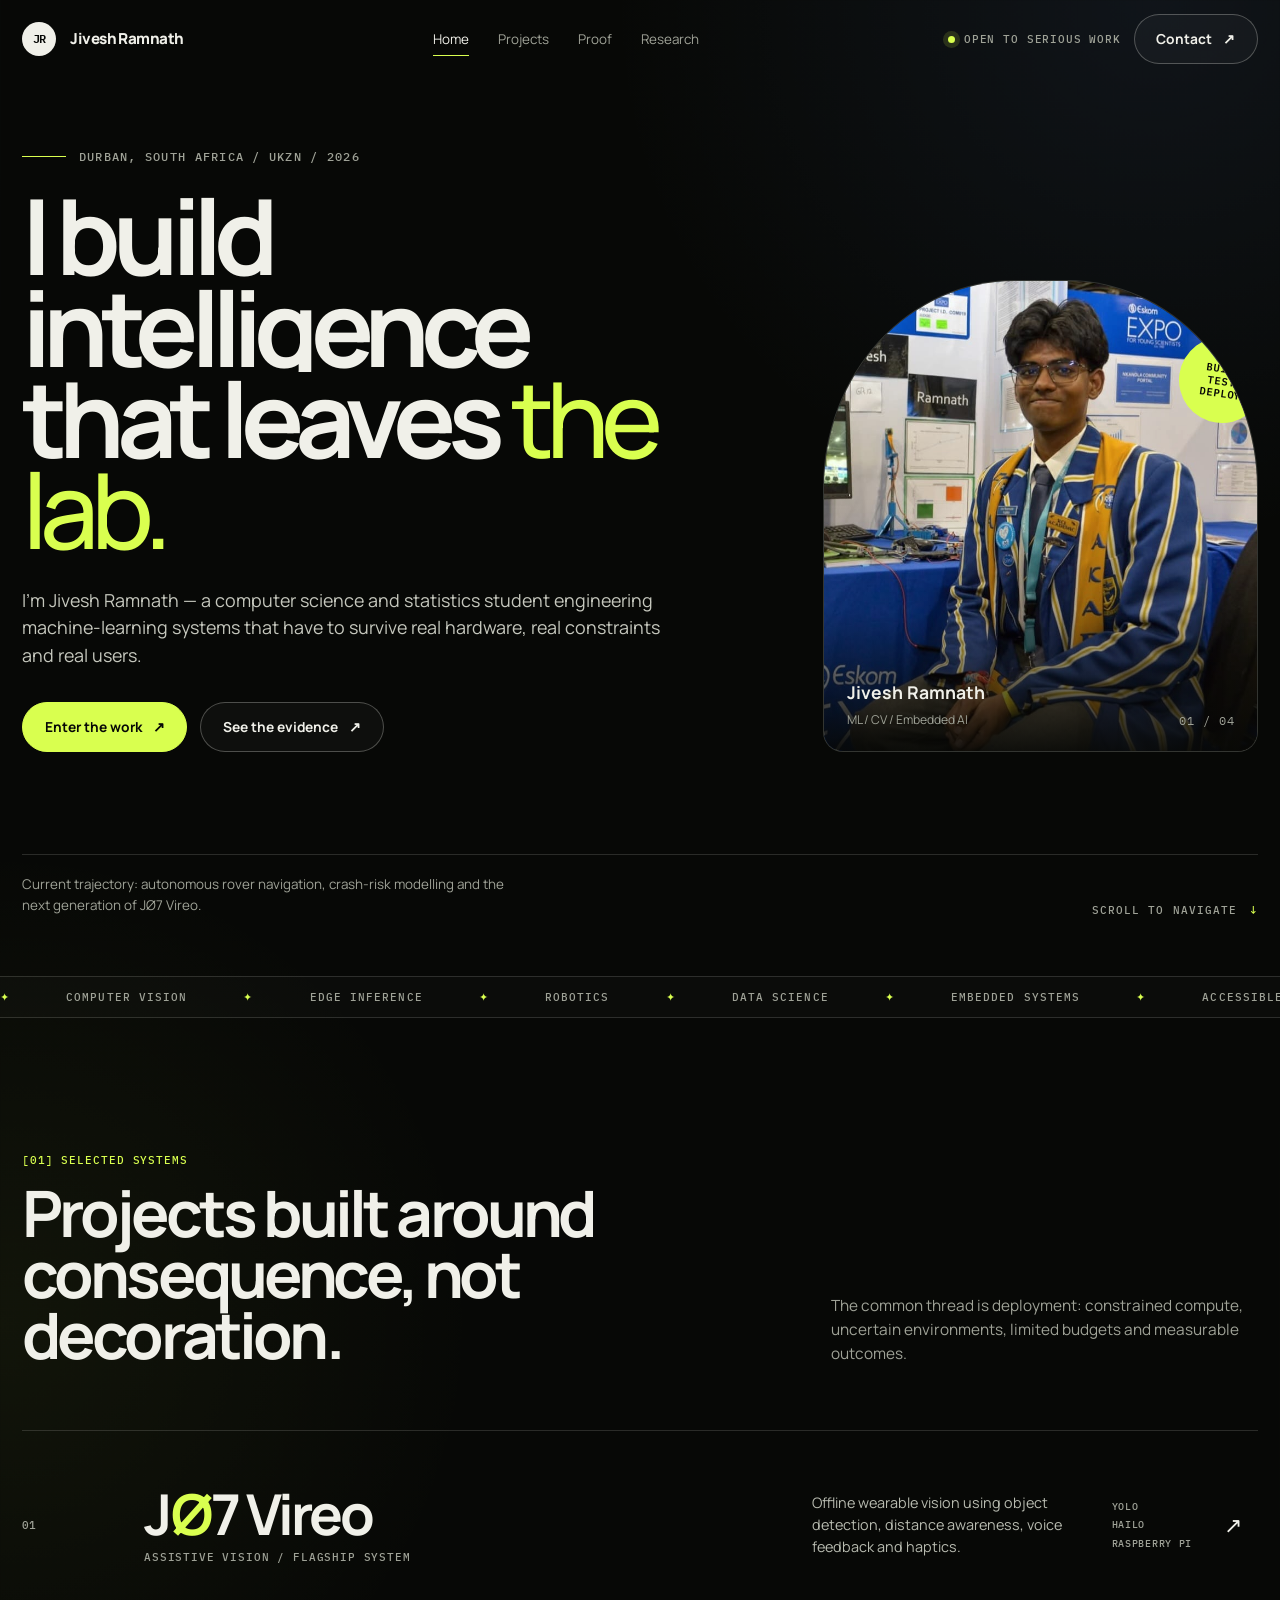
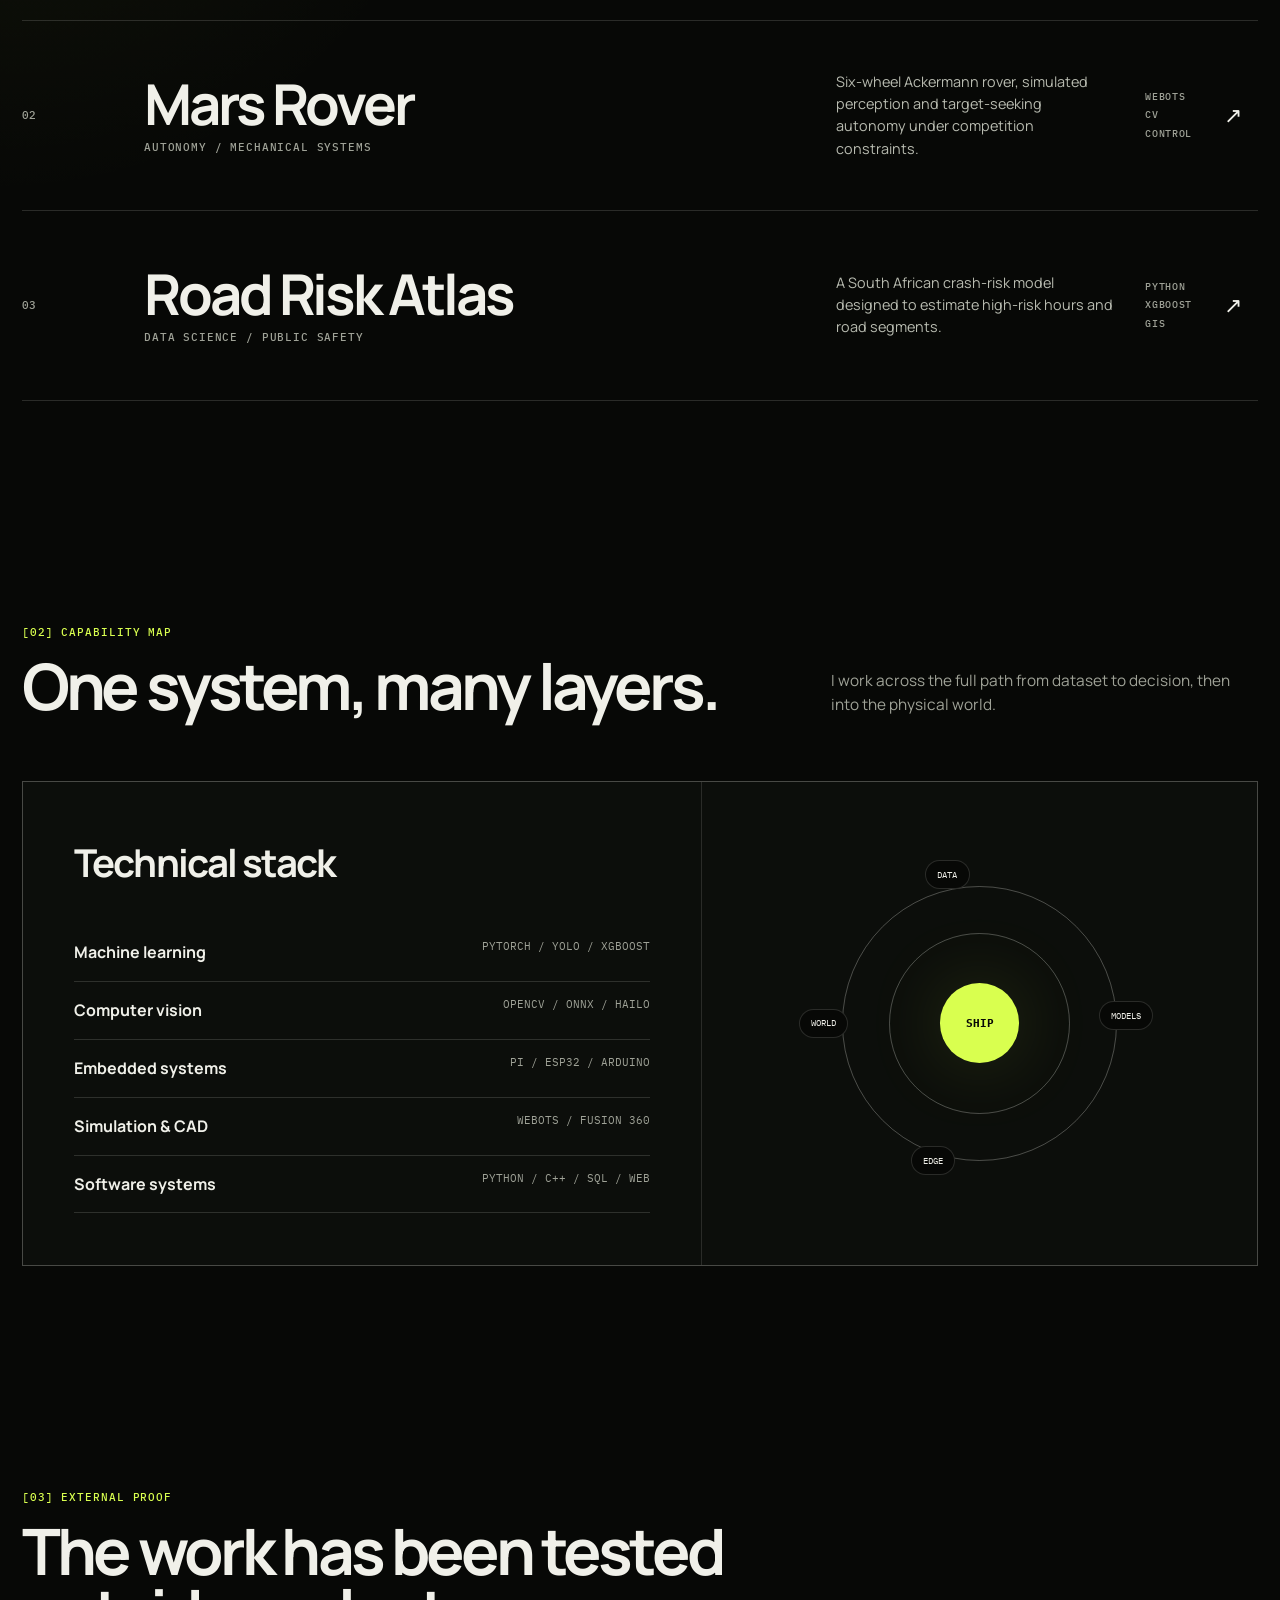
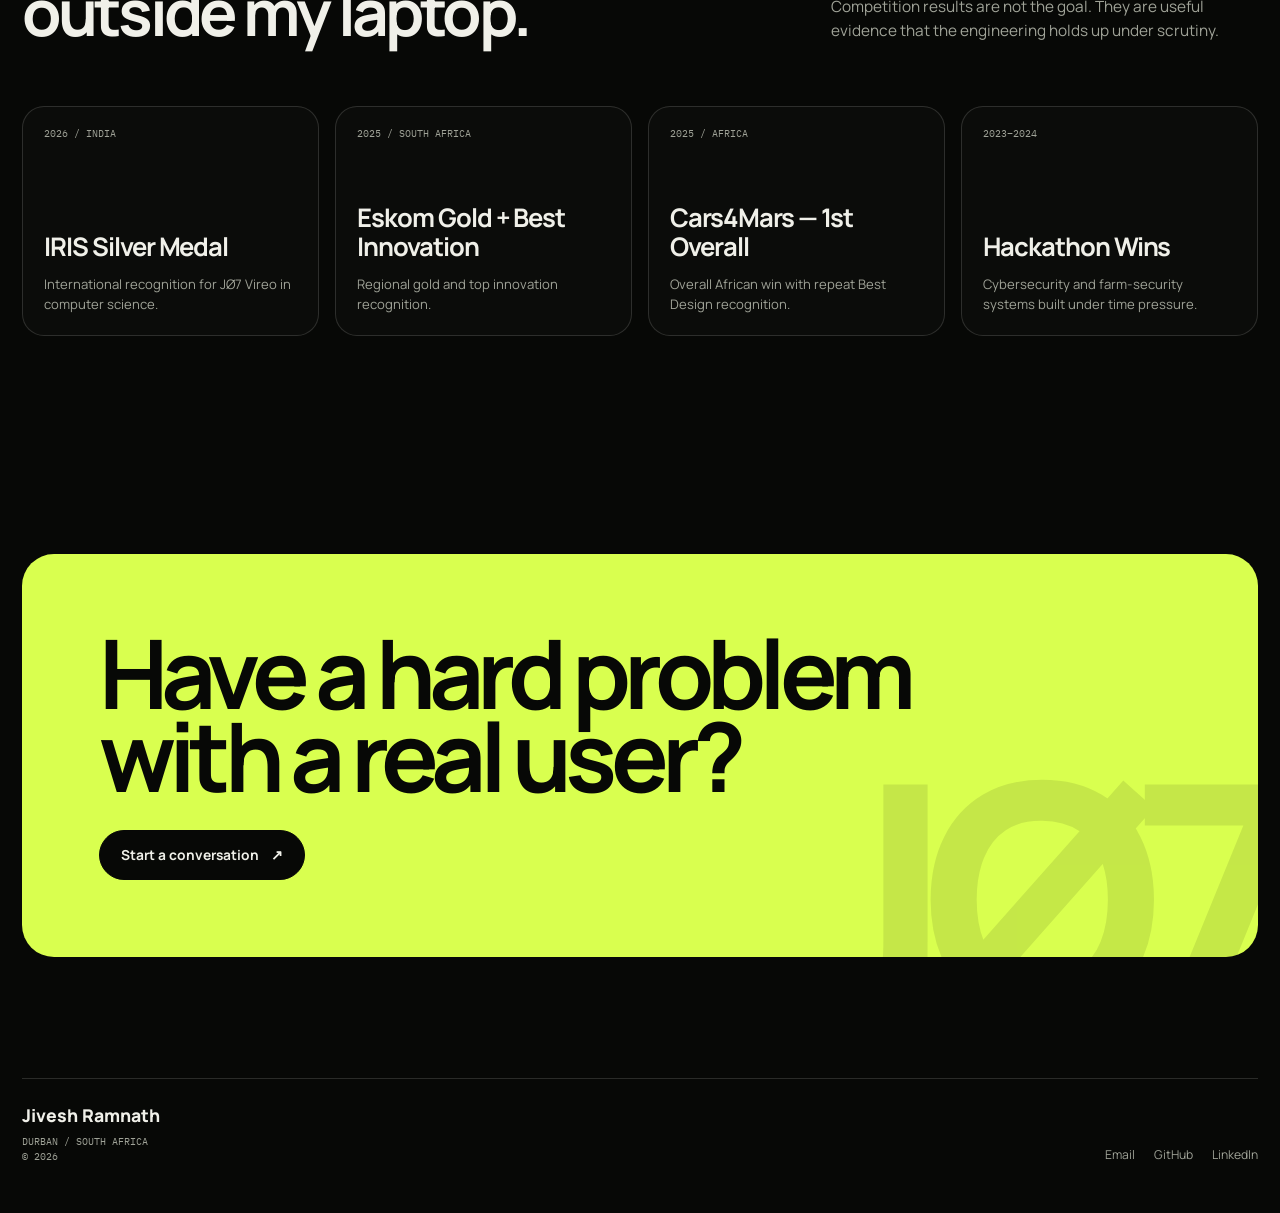
==== commit 72b19838: "Add unified person entity schema and verified references" ====
--- a/index.html
+++ b/index.html
@@ -3,33 +3,160 @@
 <head>
   <meta charset="utf-8">
   <meta name="viewport" content="width=device-width, initial-scale=1">
+  <meta name="author" content="Jivesh Ramnath">
   <meta name="description" content="Jivesh Ramnath builds deployable machine learning, computer vision, robotics, and embedded AI systems in South Africa.">
   <meta name="theme-color" content="#070806">
   <meta name="color-scheme" content="dark">
   <meta property="og:title" content="Jivesh Ramnath — Machine Intelligence, Built for Reality">
   <meta property="og:description" content="Edge AI, computer vision, robotics and research-led engineering.">
   <meta property="og:image" content="https://jiveshramnath.co.za/assets/profile.jpg">
-  <meta property="og:type" content="website">
+  <meta property="og:type" content="profile">
+  <meta property="profile:first_name" content="Jivesh">
+  <meta property="profile:last_name" content="Ramnath">
+  <meta property="profile:username" content="jivyzn">
   <meta property="og:url" content="https://jiveshramnath.co.za/">
   <title>Jivesh Ramnath — AI, Computer Vision & Robotics</title>
   <link rel="icon" href="favicon.svg" type="image/svg+xml">
   <link rel="canonical" href="https://jiveshramnath.co.za/">
+  <link rel="me" href="https://github.com/Jivyzn">
+  <link rel="me" href="https://www.linkedin.com/in/jivesh-ramnath-724721296">
   <link rel="stylesheet" href="style.css">
   <script type="application/ld+json">
   {
     "@context": "https://schema.org",
-    "@type": "Person",
-    "name": "Jivesh Ramnath",
-    "url": "https://jiveshramnath.co.za",
-    "image": "https://jiveshramnath.co.za/assets/profile.jpg",
-    "email": "mailto:jivyzn@gmail.com",
-    "jobTitle": "Machine Learning Student and AI Developer",
-    "affiliation": {"@type":"CollegeOrUniversity","name":"University of KwaZulu-Natal"},
-    "sameAs": [
-      "https://github.com/Jivyzn",
-      "https://www.linkedin.com/in/jivesh-ramnath-724721296"
-    ],
-    "knowsAbout": ["Machine Learning","Computer Vision","Edge AI","Robotics","Embedded Systems","Data Science"]
+    "@graph": [
+      {
+        "@type": "WebSite",
+        "@id": "https://jiveshramnath.co.za/#website",
+        "url": "https://jiveshramnath.co.za/",
+        "name": "Jivesh Ramnath",
+        "description": "Official portfolio of Jivesh Ramnath, a South African computer science and statistics student building machine learning, computer vision, robotics and embedded AI systems.",
+        "publisher": {
+          "@id": "https://jiveshramnath.co.za/#person"
+        }
+      },
+      {
+        "@type": "ProfilePage",
+        "@id": "https://jiveshramnath.co.za/#profilepage",
+        "url": "https://jiveshramnath.co.za/",
+        "name": "Jivesh Ramnath — AI, Computer Vision and Robotics",
+        "dateModified": "2026-07-12",
+        "isPartOf": {
+          "@id": "https://jiveshramnath.co.za/#website"
+        },
+        "mainEntity": {
+          "@id": "https://jiveshramnath.co.za/#person"
+        }
+      },
+      {
+        "@type": "Person",
+        "@id": "https://jiveshramnath.co.za/#person",
+        "name": "Jivesh Ramnath",
+        "givenName": "Jivesh",
+        "familyName": "Ramnath",
+        "alternateName": [
+          "Jivy",
+          "@jivyzn"
+        ],
+        "identifier": "jivesh-ramnath",
+        "url": "https://jiveshramnath.co.za/",
+        "mainEntityOfPage": {
+          "@id": "https://jiveshramnath.co.za/#profilepage"
+        },
+        "image": {
+          "@type": "ImageObject",
+          "@id": "https://jiveshramnath.co.za/#profile-image",
+          "url": "https://jiveshramnath.co.za/assets/profile.jpg",
+          "contentUrl": "https://jiveshramnath.co.za/assets/profile.jpg",
+          "caption": "Jivesh Ramnath"
+        },
+        "description": "South African computer science and statistics student building deployable machine learning, computer vision, robotics and embedded AI systems, including the JØ7 Vireo assistive-vision platform.",
+        "jobTitle": "Machine Learning Student and AI Developer",
+        "email": "mailto:jivyzn@gmail.com",
+        "nationality": {
+          "@type": "Country",
+          "name": "South Africa"
+        },
+        "homeLocation": {
+          "@type": "City",
+          "name": "Durban",
+          "containedInPlace": {
+            "@type": "AdministrativeArea",
+            "name": "KwaZulu-Natal"
+          }
+        },
+        "affiliation": {
+          "@type": "CollegeOrUniversity",
+          "name": "University of KwaZulu-Natal",
+          "url": "https://ukzn.ac.za/"
+        },
+        "alumniOf": {
+          "@type": "HighSchool",
+          "name": "Hoërskool Richardsbaai"
+        },
+        "award": [
+          "Silver Medal — IRIS Global Symposium 2026, Computer Science",
+          "Gold Medal and Best Innovation — Eskom Expo KZN North Coast Regional Science Fair 2025",
+          "Silver Medal — Eskom Expo International Science Fair 2025",
+          "1st Overall — Cars4Mars African Rover Challenge 2025",
+          "Best Design — Cars4Mars African Rover Challenge 2024 and 2025"
+        ],
+        "knowsAbout": [
+          "Artificial Intelligence",
+          "Machine Learning",
+          "Computer Vision",
+          "Edge AI",
+          "Robotics",
+          "Embedded Systems",
+          "Data Science",
+          "Assistive Technology",
+          "Object Detection",
+          "Autonomous Systems"
+        ],
+        "sameAs": [
+          "https://github.com/Jivyzn",
+          "https://www.linkedin.com/in/jivesh-ramnath-724721296"
+        ],
+        "subjectOf": [
+          {
+            "@type": "NewsArticle",
+            "headline": "Local young scientists scoop medals in India",
+            "url": "https://www.itweb.co.za/article/local-young-scientists-scoop-medals-in-india/O2rQGMAEejwMd1ea",
+            "publisher": {
+              "@type": "Organization",
+              "name": "ITWeb"
+            }
+          },
+          {
+            "@type": "NewsArticle",
+            "headline": "Young scientists showcase innovations at North Coast Regional Science Fair",
+            "url": "https://exposcience.co.za/young-scientists-showcase-innovations-at-north-coast-regional-science-fair/",
+            "publisher": {
+              "@type": "Organization",
+              "name": "Eskom Expo for Young Scientists"
+            }
+          },
+          {
+            "@type": "NewsArticle",
+            "headline": "SA’s top young scientists compete in the IRIS Global Symposium in India",
+            "url": "https://www.eskom.co.za/sas-top-young-scientists-compete-in-the-iris-global-symposium-in-india/",
+            "publisher": {
+              "@type": "Organization",
+              "name": "Eskom"
+            }
+          },
+          {
+            "@type": "NewsArticle",
+            "headline": "Local young scientists shine at IRIS Global Symposium in India",
+            "url": "https://iol.co.za/ios/news/2026-02-03-local-young-scientists-shine-at-iris-global-symposium-in-india/",
+            "publisher": {
+              "@type": "Organization",
+              "name": "Independent Online"
+            }
+          }
+        ]
+      }
+    ]
   }
   </script>
   <script src="script.js" defer></script>
@@ -214,8 +341,8 @@
       <div><div class="footer-name">Jivesh Ramnath</div><div class="footer-meta">Durban / South Africa<br>© <span data-year></span></div></div>
       <div class="footer-links">
         <a href="mailto:jivyzn@gmail.com">Email</a>
-        <a href="https://github.com/Jivyzn" target="_blank" rel="noopener noreferrer">GitHub</a>
-        <a href="https://www.linkedin.com/in/jivesh-ramnath-724721296" target="_blank" rel="noopener noreferrer">LinkedIn</a>
+        <a href="https://github.com/Jivyzn" target="_blank" rel="me noopener noreferrer">GitHub</a>
+        <a href="https://www.linkedin.com/in/jivesh-ramnath-724721296" target="_blank" rel="me noopener noreferrer">LinkedIn</a>
       </div>
     </div>
   </footer>
--- a/style.css
+++ b/style.css
@@ -680,6 +680,7 @@
 .hud-controls { display: flex; gap: .6rem; }
 .hud-button { padding: .6rem .8rem; border: 1px solid rgba(255,255,255,.25); border-radius: 999px; background: rgba(0,0,0,.4); cursor: pointer; font: .58rem/1 "IBM Plex Mono", monospace; text-transform: uppercase; }
 .hud-button:hover { background: var(--paper); color: var(--ink); }
+.sim-panel-scrim { display: none; }
 .sim-panel {
   position: absolute;
   z-index: 4;
@@ -695,6 +696,29 @@
   transition: opacity .2s ease, transform .2s ease;
 }
 .sim-panel.is-hidden { opacity: 0; transform: translateX(30px); pointer-events: none; }
+.sim-panel-head {
+  display: flex;
+  align-items: center;
+  justify-content: space-between;
+  gap: 1rem;
+  margin-bottom: 1rem;
+  color: var(--paper);
+  font: .6rem/1 "IBM Plex Mono", monospace;
+  letter-spacing: .08em;
+  text-transform: uppercase;
+}
+.sim-panel-close {
+  display: none;
+  padding: .45rem .65rem;
+  border: 1px solid rgba(255,255,255,.22);
+  border-radius: 999px;
+  background: rgba(255,255,255,.06);
+  color: var(--paper);
+  cursor: pointer;
+  font: .56rem/1 "IBM Plex Mono", monospace;
+  text-transform: uppercase;
+}
+.sim-control-stack { display: grid; }
 .sim-panel label { display: grid; gap: .55rem; margin-bottom: 1rem; color: #b9bbb1; font: .58rem/1 "IBM Plex Mono", monospace; text-transform: uppercase; }
 .sim-panel input[type="range"] { width: 100%; accent-color: var(--acid); }
 .sim-note { margin: 0; color: #777a70; font-size: .7rem; }
@@ -739,6 +763,24 @@
 
 @media (max-width: 760px) {
   :root { --container: min(100% - 28px, 1240px); --radius: 18px; }
+  .sim-panel-scrim {
+    display: block;
+    position: fixed;
+    z-index: 80;
+    inset: 68px 0 0;
+    border: 0;
+    background: rgba(0,0,0,.42);
+    backdrop-filter: blur(3px);
+    opacity: 0;
+    visibility: hidden;
+    pointer-events: none;
+    transition: opacity .2s ease, visibility .2s ease;
+  }
+  body.vireo-page.sim-controls-open .sim-panel-scrim {
+    opacity: 1;
+    visibility: visible;
+    pointer-events: auto;
+  }
   .navbar { height: 68px; }
   .brand span:last-child { display: none; }
   .nav-links, .nav-right .button { display: none; }
@@ -769,8 +811,40 @@
   .footer-grid { grid-template-columns: 1fr; }
   .footer-links { justify-content: start; }
   .simulation-hud { grid-template-columns: 1fr; }
-  .hud-controls { justify-content: start; }
-  .sim-panel { top: 80px; }
+  .hud-controls { justify-content: start; flex-wrap: wrap; }
+  .hud-button { min-height: 40px; padding-inline: .9rem; }
+  .sim-panel {
+    position: fixed;
+    z-index: 90;
+    top: calc(68px + 10px + env(safe-area-inset-top));
+    right: 14px;
+    left: 14px;
+    width: auto;
+    max-height: calc(100svh - 96px - env(safe-area-inset-bottom));
+    padding: 1rem 1rem 1.1rem;
+    overflow-y: auto;
+    overscroll-behavior: contain;
+    border-radius: 18px;
+    background: rgba(7, 9, 12, .94);
+    box-shadow: 0 22px 80px rgba(0,0,0,.72);
+    backdrop-filter: blur(22px) saturate(1.18);
+    transform: translateY(0);
+    transition: opacity .2s ease, transform .2s ease, visibility .2s ease;
+  }
+  .sim-panel.is-hidden {
+    opacity: 0;
+    visibility: hidden;
+    transform: translateY(-14px);
+    pointer-events: none;
+  }
+  .sim-panel-close { display: inline-flex; align-items: center; justify-content: center; min-height: 34px; }
+  .sim-panel label { gap: .7rem; margin-bottom: .85rem; font-size: .62rem; }
+  .sim-panel input[type="range"] {
+    min-height: 34px;
+    margin: 0;
+    touch-action: pan-x;
+  }
+  .sim-note { padding-top: .15rem; font-size: .66rem; line-height: 1.45; }
   .singularity-title { font-size: clamp(4rem, 24vw, 8rem); }
   .case-stats { grid-template-columns: 1fr; }
 }
@@ -780,3 +854,52 @@
   .noise-canvas { display: none; }
   .reveal { opacity: 1; transform: none; }
 }
+
+
+/* Independent-source cards reinforce the same public identity without breaking the editorial system. */
+.evidence-grid {
+  display: grid;
+  grid-template-columns: repeat(2, minmax(0, 1fr));
+  gap: 1px;
+  overflow: hidden;
+  border: 1px solid var(--line);
+  background: var(--line);
+}
+.evidence-card {
+  min-height: 250px;
+  padding: clamp(1.35rem, 3vw, 2rem);
+  display: flex;
+  flex-direction: column;
+  gap: .8rem;
+  color: var(--paper);
+  background: var(--ink-2);
+  text-decoration: none;
+  transition: background .25s ease, transform .25s ease;
+}
+.evidence-card:hover,
+.evidence-card:focus-visible {
+  background: var(--panel);
+}
+.evidence-source,
+.evidence-action {
+  color: var(--acid);
+  font-family: "IBM Plex Mono", monospace;
+  font-size: .66rem;
+  letter-spacing: .12em;
+  text-transform: uppercase;
+}
+.evidence-card strong {
+  max-width: 18ch;
+  font-size: clamp(1.25rem, 2.5vw, 2rem);
+  line-height: 1.02;
+  letter-spacing: -.035em;
+}
+.evidence-card p {
+  max-width: 48ch;
+  color: var(--muted);
+}
+.evidence-action { margin-top: auto; }
+@media (max-width: 760px) {
+  .evidence-grid { grid-template-columns: 1fr; }
+  .evidence-card { min-height: 220px; }
+}
